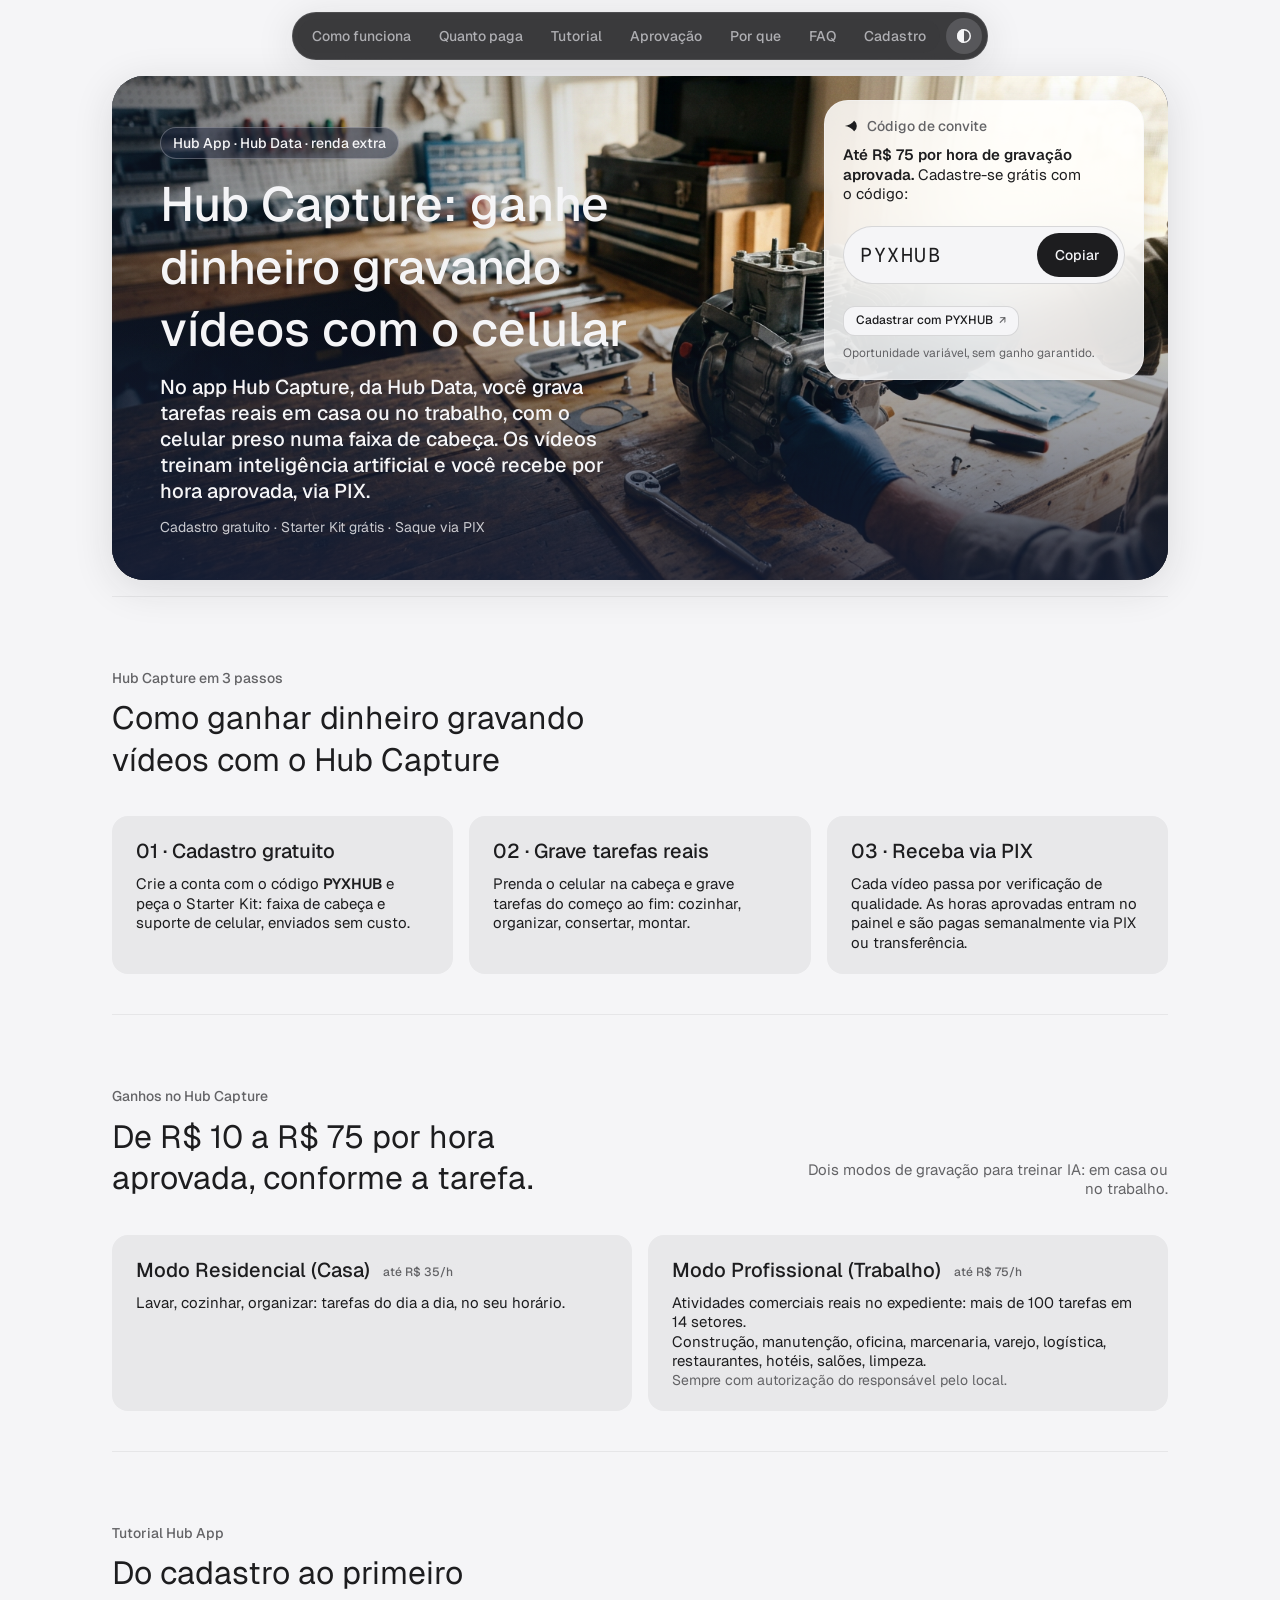
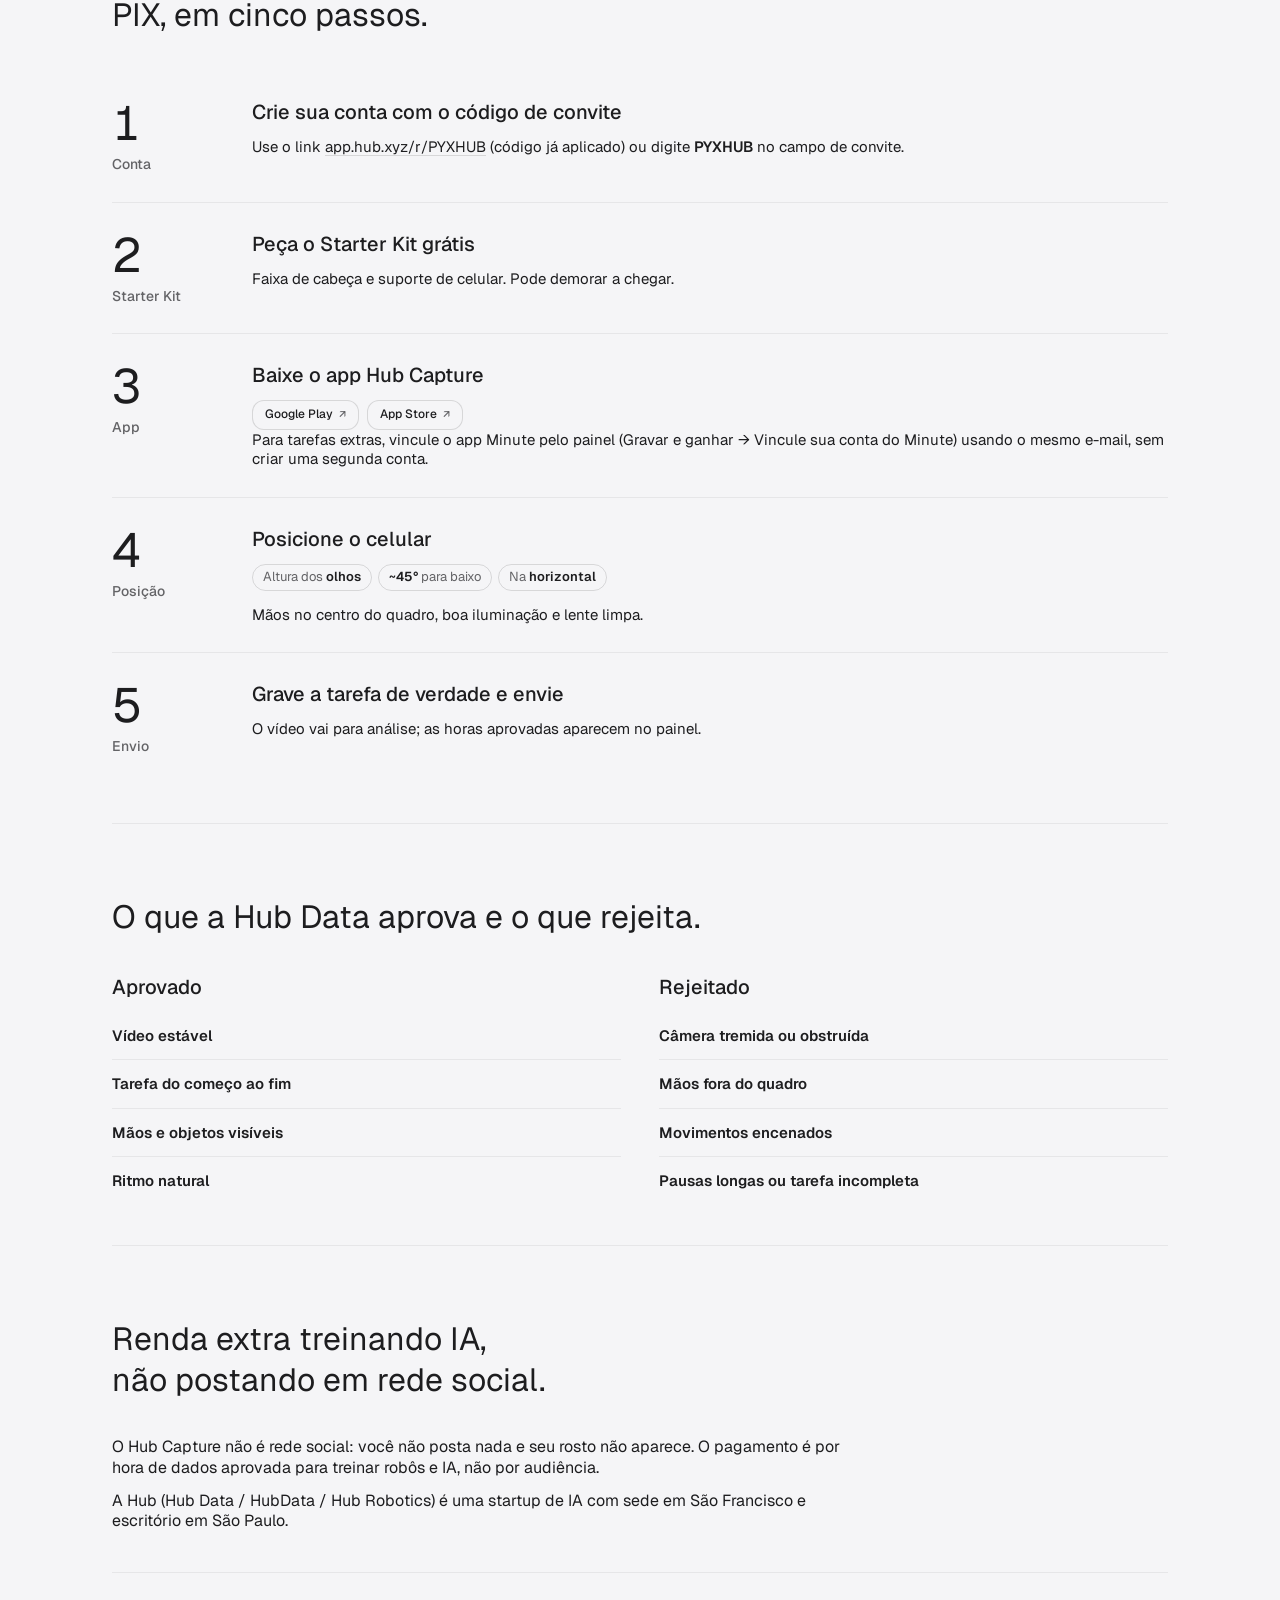
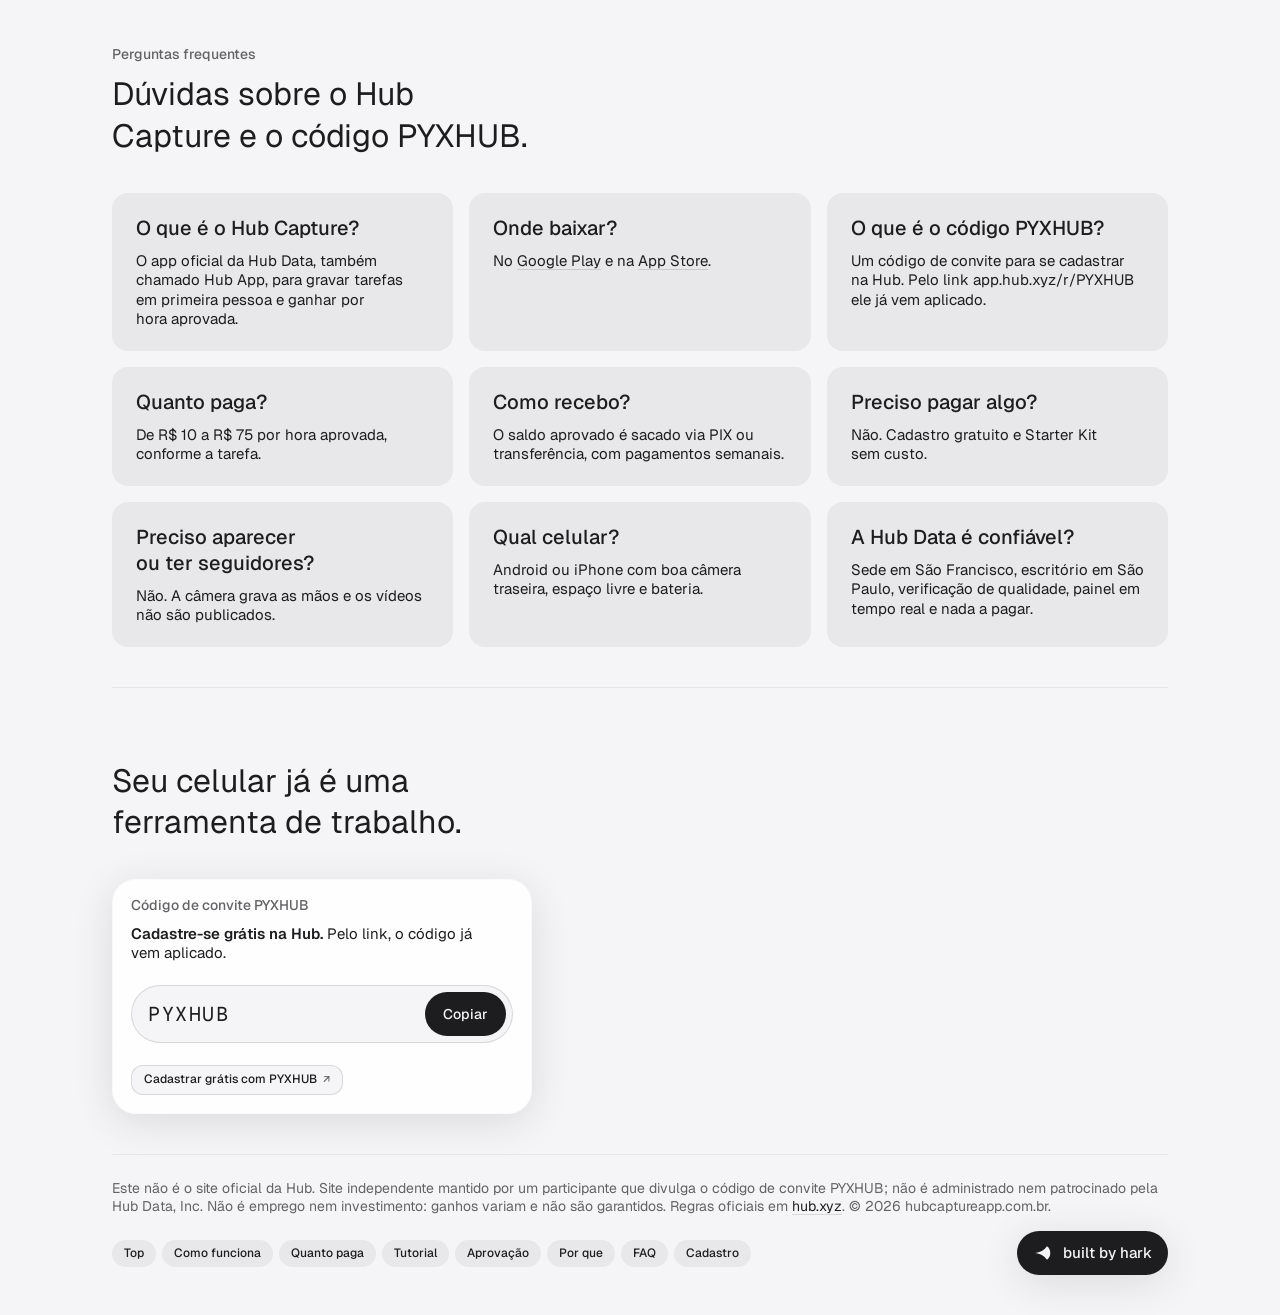
==== index.html @ 0124e2b7 "Site Hub Capture App Brasil" ====
<!doctype html>
<html lang="pt-BR">
  <head>
    <meta charset="utf-8" />
    <meta name="viewport" content="width=device-width, initial-scale=1" />
    <title>Hub Capture App: ganhe dinheiro gravando vídeos | Código PYXHUB</title>
    <meta name="description" content="Hub Capture é o app da Hub Data que paga de R$ 10 a R$ 75 por hora aprovada para gravar tarefas em casa ou no trabalho com o celular. Cadastre-se grátis com o código PYXHUB e saque via PIX." />
    <link rel="canonical" href="https://hubcaptureapp.com.br/" />
    <meta property="og:type" content="website" />
    <meta property="og:locale" content="pt_BR" />
    <meta property="og:site_name" content="Hub Capture App Brasil" />
    <meta property="og:url" content="https://hubcaptureapp.com.br/" />
    <meta property="og:title" content="Hub Capture App: ganhe dinheiro gravando vídeos | Código PYXHUB" />
    <meta property="og:description" content="Hub Capture é o app da Hub Data que paga de R$ 10 a R$ 75 por hora aprovada para gravar tarefas em casa ou no trabalho com o celular. Cadastre-se grátis com o código PYXHUB e saque via PIX." />
    <meta property="og:image" content="https://hubcaptureapp.com.br/hero-hubcapture.png" />
    <meta name="twitter:card" content="summary_large_image" />
    <link rel="preconnect" href="https://fonts.googleapis.com" />
    <link rel="preconnect" href="https://fonts.gstatic.com" crossorigin />
    <link
      rel="stylesheet"
      href="https://fonts.googleapis.com/css2?family=Geist:wght@400;500;600&family=Geist+Mono:wght@400&display=swap"
    />
    <link rel="stylesheet" href="hark.css" />
    <link rel="stylesheet" href="hark-hero.css" />
    <style>
      .x-code {
        display: flex;
        align-items: center;
        gap: 8px;
        margin: 12px 0;
        padding: 6px 6px 6px 16px;
        border: 1px solid var(--stroke-primary);
        border-radius: var(--r-pill);
        background: var(--fill-primary-on);
      }
      .x-code__val {
        flex: 1;
        font-family: "Geist Mono", monospace;
        font-size: var(--size-heading);
        letter-spacing: 0.08em;
        color: var(--text-primary);
      }
      .x-copy {
        min-height: var(--tap);
        padding: 0 18px;
        border: 0;
        border-radius: var(--r-pill);
        background: var(--fill-primary);
        color: var(--text-primary-on);
        font: var(--type-label);
        cursor: pointer;
        transition: opacity var(--dur-quick) var(--ease-out);
      }
      .x-copy:hover { opacity: 0.85; }
      .x-copy:focus-visible { outline: 2px solid var(--text-primary); outline-offset: 2px; }
      .x-col h3 { font: var(--type-heading); margin: 0 0 12px; color: var(--text-primary); }
    </style>
    <script type="application/ld+json">
      {
        "@context": "https://schema.org",
        "@type": "FAQPage",
        "mainEntity": [
          {"@type": "Question", "name": "O que é o Hub Capture?", "acceptedAnswer": {"@type": "Answer", "text": "É o app oficial da Hub Data, também chamado Hub App, para gravar tarefas em primeira pessoa e ganhar por hora aprovada."}},
          {"@type": "Question", "name": "Onde baixar o Hub Capture?", "acceptedAnswer": {"@type": "Answer", "text": "No Google Play (Android) e na App Store (iPhone)."}},
          {"@type": "Question", "name": "O que é o código PYXHUB?", "acceptedAnswer": {"@type": "Answer", "text": "É um código de convite para se cadastrar na Hub. Pelo link app.hub.xyz/r/PYXHUB ele já vem aplicado."}},
          {"@type": "Question", "name": "Quanto o Hub Capture paga?", "acceptedAnswer": {"@type": "Answer", "text": "De R$ 10 a R$ 75 por hora aprovada, conforme a tarefa."}},
          {"@type": "Question", "name": "Como recebo?", "acceptedAnswer": {"@type": "Answer", "text": "O saldo aprovado é sacado via PIX ou transferência, com pagamentos semanais."}},
          {"@type": "Question", "name": "Preciso pagar algo?", "acceptedAnswer": {"@type": "Answer", "text": "Não. O cadastro é gratuito e o Starter Kit é enviado sem custo."}},
          {"@type": "Question", "name": "Preciso aparecer ou ter seguidores?", "acceptedAnswer": {"@type": "Answer", "text": "Não. A câmera grava as mãos e os vídeos não são publicados."}},
          {"@type": "Question", "name": "Qual celular preciso?", "acceptedAnswer": {"@type": "Answer", "text": "Android ou iPhone com boa câmera traseira, espaço livre e bateria."}},
          {"@type": "Question", "name": "A Hub Data é confiável?", "acceptedAnswer": {"@type": "Answer", "text": "A Hub tem sede em São Francisco e escritório em São Paulo, faz verificação de qualidade, mostra o painel em tempo real e não cobra nada."}}
        ]
      }
    </script>
  </head>
  <body>
    <div class="page" id="top">
      <header class="nav glass" data-auto></header>
      <main class="main">
        <section class="hero">
          <img class="hero__img" src="hero-hubcapture.png" alt="Visão em primeira pessoa de mãos consertando um motor numa oficina" />
          <div class="hero__copy">
            <p class="hero__eyebrow">Hub App · Hub Data · renda extra</p>
            <h1>Hub Capture: ganhe dinheiro gravando vídeos com o celular</h1>
            <p class="hero__sub">No app Hub Capture, da Hub Data, você grava tarefas reais em casa ou no trabalho, com o celular preso numa faixa de cabeça. Os vídeos treinam inteligência artificial e você recebe por hora aprovada, via PIX.</p>
            <p class="hero__meta">Cadastro gratuito · Starter Kit grátis · Saque via PIX</p>
          </div>
          <aside class="callout" aria-label="Código de convite">
            <p class="callout__head"><span class="hark-mark" data-size="16"></span> Código de convite</p>
            <p class="callout__lead"><strong>Até R$ 75 por hora de gravação aprovada.</strong> Cadastre-se grátis com o código:</p>
            <div class="x-code">
              <span class="x-code__val" id="code">PYXHUB</span>
              <button class="x-copy" type="button" data-copy="PYXHUB" aria-label="Copiar o código PYXHUB">Copiar</button>
            </div>
            <a class="btn" href="https://app.hub.xyz/r/PYXHUB" target="_blank" rel="noopener">Cadastrar com PYXHUB</a>
            <p class="fineprint">Oportunidade variável, sem ganho garantido.</p>
          </aside>
        </section>

        <section class="section" id="como-funciona" data-nav="Como funciona">
          <div class="head">
            <p class="head__eyebrow">Hub Capture em 3 passos</p>
            <h2>Como ganhar dinheiro gravando vídeos com o Hub Capture</h2>
          </div>
          <div class="cards">
            <div>
              <h3>01 · Cadastro gratuito</h3>
              <p>Crie a conta com o código <strong>PYXHUB</strong> e peça o Starter Kit: faixa de cabeça e suporte de celular, enviados sem custo.</p>
            </div>
            <div>
              <h3>02 · Grave tarefas reais</h3>
              <p>Prenda o celular na cabeça e grave tarefas do começo ao fim: cozinhar, organizar, consertar, montar.</p>
            </div>
            <div>
              <h3>03 · Receba via PIX</h3>
              <p>Cada vídeo passa por verificação de qualidade. As horas aprovadas entram no painel e são pagas semanalmente via PIX ou transferência.</p>
            </div>
          </div>
        </section>

        <section class="section" id="quanto-paga" data-nav="Quanto paga">
          <div class="head">
            <p class="head__eyebrow">Ganhos no Hub Capture</p>
            <h2>De R$ 10 a R$ 75 por hora aprovada, conforme a tarefa.</h2>
            <p class="head__sub">Dois modos de gravação para treinar IA: em casa ou no trabalho.</p>
          </div>
          <div class="cards">
            <div>
              <h3>Modo Residencial (Casa) <span class="pill">até R$ 35/h</span></h3>
              <p>Lavar, cozinhar, organizar: tarefas do dia a dia, no seu horário.</p>
            </div>
            <div>
              <h3>Modo Profissional (Trabalho) <span class="pill">até R$ 75/h</span></h3>
              <p>Atividades comerciais reais no expediente: mais de 100 tarefas em 14 setores.</p>
              <p>Construção, manutenção, oficina, marcenaria, varejo, logística, restaurantes, hotéis, salões, limpeza.</p>
              <p class="fineprint">Sempre com autorização do responsável pelo local.</p>
            </div>
          </div>
        </section>

        <section class="section" id="tutorial" data-nav="Tutorial">
          <div class="head">
            <p class="head__eyebrow">Tutorial Hub App</p>
            <h2>Do cadastro ao primeiro PIX, em cinco passos.</h2>
          </div>
          <div class="steps">
            <article class="step">
              <div class="step__intro"><p class="step__num">1</p><p class="step__eyebrow">Conta</p></div>
              <div>
                <h3>Crie sua conta com o código de convite</h3>
                <p>Use o link <a class="link" href="https://app.hub.xyz/r/PYXHUB" target="_blank" rel="noopener">app.hub.xyz/r/PYXHUB</a> (código já aplicado) ou digite <strong>PYXHUB</strong> no campo de convite.</p>
              </div>
            </article>
            <article class="step">
              <div class="step__intro"><p class="step__num">2</p><p class="step__eyebrow">Starter Kit</p></div>
              <div>
                <h3>Peça o Starter Kit grátis</h3>
                <p>Faixa de cabeça e suporte de celular. Pode demorar a chegar.</p>
              </div>
            </article>
            <article class="step">
              <div class="step__intro"><p class="step__num">3</p><p class="step__eyebrow">App</p></div>
              <div>
                <h3>Baixe o app Hub Capture</h3>
                <div class="links">
                  <a class="btn" href="https://play.google.com/store/apps/details?id=xyz.hub.mobile&amp;hl=pt_BR" target="_blank" rel="noopener">Google Play</a>
                  <a class="btn" href="https://apps.apple.com/br/app/hub-capture/id6772285040" target="_blank" rel="noopener">App Store</a>
                </div>
                <p>Para tarefas extras, vincule o app Minute pelo painel (Gravar e ganhar → Vincule sua conta do Minute) usando o mesmo e-mail, sem criar uma segunda conta.</p>
              </div>
            </article>
            <article class="step">
              <div class="step__intro"><p class="step__num">4</p><p class="step__eyebrow">Posição</p></div>
              <div>
                <h3>Posicione o celular</h3>
                <ul class="step__pills">
                  <li>Altura dos <b>olhos</b></li>
                  <li><b>~45°</b> para baixo</li>
                  <li>Na <b>horizontal</b></li>
                </ul>
                <p>Mãos no centro do quadro, boa iluminação e lente limpa.</p>
              </div>
            </article>
            <article class="step">
              <div class="step__intro"><p class="step__num">5</p><p class="step__eyebrow">Envio</p></div>
              <div>
                <h3>Grave a tarefa de verdade e envie</h3>
                <p>O vídeo vai para análise; as horas aprovadas aparecem no painel.</p>
              </div>
            </article>
          </div>
        </section>

        <section class="section" id="aprovacao" data-nav="Aprovação">
          <div class="head">
            <h2>O que a Hub Data aprova e o que rejeita.</h2>
          </div>
          <div class="pair">
            <div class="x-col">
              <h3>Aprovado</h3>
              <ul class="checklist">
                <li><span class="checklist__item">Vídeo estável</span></li>
                <li><span class="checklist__item">Tarefa do começo ao fim</span></li>
                <li><span class="checklist__item">Mãos e objetos visíveis</span></li>
                <li><span class="checklist__item">Ritmo natural</span></li>
              </ul>
            </div>
            <div class="x-col">
              <h3>Rejeitado</h3>
              <ul class="checklist">
                <li><span class="checklist__item">Câmera tremida ou obstruída</span></li>
                <li><span class="checklist__item">Mãos fora do quadro</span></li>
                <li><span class="checklist__item">Movimentos encenados</span></li>
                <li><span class="checklist__item">Pausas longas ou tarefa incompleta</span></li>
              </ul>
            </div>
          </div>
        </section>

        <section class="section" id="diferente" data-nav="Por que">
          <div class="head">
            <h2>Renda extra treinando IA, não postando em rede social.</h2>
          </div>
          <div class="prose">
            <p>O Hub Capture não é rede social: você não posta nada e seu rosto não aparece. O pagamento é por hora de dados aprovada para treinar robôs e IA, não por audiência.</p>
            <p>A Hub (Hub Data / HubData / Hub Robotics) é uma startup de IA com sede em São Francisco e escritório em São Paulo.</p>
          </div>
        </section>

        <section class="section" id="faq" data-nav="FAQ">
          <div class="head">
            <p class="head__eyebrow">Perguntas frequentes</p>
            <h2>Dúvidas sobre o Hub Capture e o código PYXHUB.</h2>
          </div>
          <div class="cards">
            <div><h3>O que é o Hub Capture?</h3><p>O app oficial da Hub Data, também chamado Hub App, para gravar tarefas em primeira pessoa e ganhar por hora aprovada.</p></div>
            <div><h3>Onde baixar?</h3><p>No <a class="link" href="https://play.google.com/store/apps/details?id=xyz.hub.mobile&amp;hl=pt_BR" target="_blank" rel="noopener">Google Play</a> e na <a class="link" href="https://apps.apple.com/br/app/hub-capture/id6772285040" target="_blank" rel="noopener">App Store</a>.</p></div>
            <div><h3>O que é o código PYXHUB?</h3><p>Um código de convite para se cadastrar na Hub. Pelo link app.hub.xyz/r/PYXHUB ele já vem aplicado.</p></div>
            <div><h3>Quanto paga?</h3><p>De R$ 10 a R$ 75 por hora aprovada, conforme a tarefa.</p></div>
            <div><h3>Como recebo?</h3><p>O saldo aprovado é sacado via PIX ou transferência, com pagamentos semanais.</p></div>
            <div><h3>Preciso pagar algo?</h3><p>Não. Cadastro gratuito e Starter Kit sem custo.</p></div>
            <div><h3>Preciso aparecer ou ter seguidores?</h3><p>Não. A câmera grava as mãos e os vídeos não são publicados.</p></div>
            <div><h3>Qual celular?</h3><p>Android ou iPhone com boa câmera traseira, espaço livre e bateria.</p></div>
            <div><h3>A Hub Data é confiável?</h3><p>Sede em São Francisco, escritório em São Paulo, verificação de qualidade, painel em tempo real e nada a pagar.</p></div>
          </div>
        </section>

        <section class="section" id="cadastro" data-nav="Cadastro">
          <div class="head">
            <h2>Seu celular já é uma ferramenta de trabalho.</h2>
          </div>
          <aside class="callout" aria-label="Cadastro">
            <p class="callout__head">Código de convite PYXHUB</p>
            <p class="callout__lead"><strong>Cadastre-se grátis na Hub.</strong> Pelo link, o código já vem aplicado.</p>
            <div class="x-code">
              <span class="x-code__val">PYXHUB</span>
              <button class="x-copy" type="button" data-copy="PYXHUB" aria-label="Copiar o código PYXHUB">Copiar</button>
            </div>
            <a class="btn" href="https://app.hub.xyz/r/PYXHUB" target="_blank" rel="noopener">Cadastrar grátis com PYXHUB</a>
          </aside>
        </section>
      </main>
      <footer class="foot">
        <p>Este não é o site oficial da Hub. Site independente mantido por um participante que divulga o código de convite PYXHUB; não é administrado nem patrocinado pela Hub Data, Inc. Não é emprego nem investimento: ganhos variam e não são garantidos. Regras oficiais em <a class="link" href="https://hub.xyz" target="_blank" rel="noopener">hub.xyz</a>. © 2026 hubcaptureapp.com.br.</p>
        <nav aria-label="Voltar às seções" data-auto></nav>
        <a class="badge" href="https://hark.com/" target="_blank" rel="noopener"><span class="hark-mark"></span><span>built by hark</span></a>
      </footer>
    </div>
    <script src="hark.js"></script>
    <script>
      document.querySelectorAll(".x-copy").forEach(function (b) {
        b.addEventListener("click", function () {
          var code = b.getAttribute("data-copy");
          function done() {
            b.textContent = "Copiado!";
            setTimeout(function () { b.textContent = "Copiar"; }, 2000);
          }
          if (navigator.clipboard && navigator.clipboard.writeText) {
            navigator.clipboard.writeText(code).then(done, fallback);
          } else {
            fallback();
          }
          function fallback() {
            var t = document.createElement("textarea");
            t.value = code;
            t.setAttribute("readonly", "");
            t.style.position = "absolute";
            t.style.left = "-9999px";
            document.body.appendChild(t);
            t.select();
            try { document.execCommand("copy"); done(); } catch (e) {}
            document.body.removeChild(t);
          }
        });
      });
    </script>
  </body>
</html>
---- hark.css ----
/* Hark's design tokens and component styles. Each component's rules follow its @component comment. style-gates: data */

/* @component foundations */
/* Every component switches layout at one of three widths: 600px, below which a page takes a phone's
   spacing; 761px, from which two-up components (stats, checklists, pairs) sit side by side; and 900px,
   from which heads, steps, timelines, cards and the hero's callout take their desktop layout. Media
   queries cannot read custom properties, so each query writes one side of those widths, and
   TestKitStylesheetsShareThreeBreakpoints holds every kit file to them. */
:root {
  color-scheme: light dark;

  --text-primary: light-dark(#1d1d1f, #f5f5f7);         /* body text */
  --text-secondary: light-dark(#636366, #a1a1a6);       /* supporting grey text */
  --text-tertiary: light-dark(#1d1d1f4d, #f5f5f74d);    /* hollow dots, faint marks; never body text */
  --text-primary-on: light-dark(#f5f5f7, #1d1d1f);      /* text on --fill-primary */
  --text-secondary-on: light-dark(#aeaeb2, #5c5c60);    /* grey text on --fill-primary */
  --fill-primary: light-dark(#1d1d1f, #f5f5f7);         /* the strong fill: solid chips, the nav, the badge */
  --fill-primary-on: light-dark(#f5f5f7, #1d1d1f);      /* the page background */
  --fill-secondary: light-dark(#1d1d1f80, #f5f5f780);
  --fill-tertiary: light-dark(#e8e8ea, #2a2a2d);        /* the grey card, panel and row tint */
  --fill-segment: light-dark(#3a3a3c, #e2e2e4);         /* the nav's tab track */
  --fill-system-green: #00a665;                         /* status: done, ready */
  --fill-system-orange: #ff4d00;                        /* status: now, current */
  --fill-system-red: light-dark(#da2f35, #f1555b);      /* status: blocked, error */
  --transparent-primary: light-dark(#1d1d1f4d, #f5f5f74d);
  --stroke-primary: light-dark(#1d1d1f24, #f5f5f724);   /* strong hairline */
  --stroke-secondary: light-dark(#1d1d1f12, #f5f5f712); /* faint hairline between rows */
  --stroke-primary-on: light-dark(#f5f5f71a, #1d1d1f1a);
  --stroke-composer: light-dark(#f5f5f780, #1d1d1f80);  /* the callout's glass edge */
  --stroke-system-orange: #ff4d0026;
  --hover-wash: light-dark(#1d1d1f0d, #f5f5f70d);
  --hover-wash-primary-on: light-dark(#f9f9fa26, #1d1d1f14);

  /* The hero is light text over a dark photo in both themes. */
  --hero-surface: #161f39;
  --hero-text: #f5f5f7;
  --hero-text-muted: #f5f5f7cc;
  --hero-scrim-strong: rgb(22 31 57 / 0.78);
  --hero-scrim-soft: rgb(22 31 57 / 0.3);
  --hero-scrim-side: rgb(22 31 57 / 0.45);
  --hero-glass: rgb(22 31 57 / 0.42);
  --hero-glass-faint: rgb(22 31 57 / 0.35);
  --hero-glass-stroke: rgb(245 245 247 / 0.28);

  --mat-regular: light-dark(rgb(255 255 255 / 0.56), rgb(29 29 31 / 0.55));
  --mat-thin: light-dark(rgb(255 255 255 / 0.22), rgb(29 29 31 / 0.4));
  --mat-agent: light-dark(rgb(255 255 255 / 0.84), rgb(29 29 31 / 0.66));
  --mat-inverse: color-mix(in srgb, var(--fill-primary) 86%, transparent);  /* the nav: dark on light, light on dark */
  --hark-blur: blur(50px) saturate(1.6);
  --hark-shadow: 0 8px 40px #1d1d1f1f;

  --sans: "GT Standard", "GT Standard L", "Geist", -apple-system, BlinkMacSystemFont, "Helvetica Neue", sans-serif;
  --lh: 1.3;                                            /* every text style is 130% */
  --weight-light: 300;
  --weight-regular: 400;
  --weight-medium: 500;
  --weight-bold: 600;
  --size-caption: 12px;                                 /* the smallest text allowed */
  --size-meta: 13px;
  --size-small: 14px;
  --size-body: 15px;
  --size-prose: 16px;
  --size-heading: 20px;
  --size-figure: clamp(24px, 3vw, 32px);
  --size-title: clamp(26px, 3vw, 32px);
  --size-display: clamp(34px, 5vw, 48px);
  --size-lede: clamp(16px, 1.7vw, 20px);

  --type-caption: var(--weight-regular) var(--size-caption)/var(--lh) var(--sans);
  --type-tag: var(--weight-medium) var(--size-caption)/var(--lh) var(--sans);
  --type-small: var(--weight-regular) var(--size-small)/var(--lh) var(--sans);
  --type-label: var(--weight-medium) var(--size-small)/var(--lh) var(--sans);
  --type-body: var(--weight-regular) var(--size-body)/var(--lh) var(--sans);
  --type-body-strong: var(--weight-medium) var(--size-body)/var(--lh) var(--sans);
  --type-heading: var(--weight-medium) var(--size-heading)/var(--lh) var(--sans);
  --type-lede: var(--weight-medium) var(--size-lede)/var(--lh) var(--sans);
  --type-figure: var(--weight-regular) var(--size-figure)/var(--lh) var(--sans);
  --type-title: var(--weight-regular) var(--size-title)/var(--lh) var(--sans);
  --type-display: var(--weight-medium) var(--size-display)/var(--lh) var(--sans);
  --type-numeral: var(--weight-regular) 48px/1 var(--sans);

  --r-s: 12px;
  --r-m: 16px;
  --r-l: 24px;
  --r-xl: 32px;
  --r-pill: 100px;

  --ease-out: cubic-bezier(0.23, 1, 0.32, 1);
  --dur-quick: 160ms;

  --page-max: 1120px;
  --gutter: clamp(16px, 3vw, 32px);                     /* the page's side padding */
  --tap: 44px;                                          /* the smallest touch target */
}
:root[data-theme="light"] { color-scheme: light; }
:root[data-theme="dark"] { color-scheme: dark; }

* { box-sizing: border-box; }
/* The page keeps its own bounce but never hands a fling on: a page is framed in Hark's /site
   page, and a fling past its top would otherwise carry on into that page and drag the frame down. */
html, body { overscroll-behavior-y: contain; }
html { -webkit-text-size-adjust: 100%; scroll-behavior: smooth; }
@media (prefers-reduced-motion: reduce) { html { scroll-behavior: auto; } }

/* The page background lives on body and html stays transparent, so the browser paints the whole
   canvas, and the band a bounce reveals, in body's color, including a page's own override of it. */
body {
  margin: 0;
  background: var(--fill-primary-on);
  color: var(--text-primary);
  font: var(--type-body);
  -webkit-font-smoothing: antialiased;
  overflow-x: hidden;
}

img { max-width: 100%; display: block; }
figure { margin-inline: 0; }
a { color: inherit; }
b, strong { font-weight: var(--weight-bold); }
p { margin: 0; text-wrap: pretty; }
h1, h2, h3 { margin: 0; text-wrap: balance; }
small { font-size: max(var(--size-caption), 0.85em); }
.sub { color: var(--text-secondary); }

:focus-visible { outline: 2px solid var(--fill-primary); outline-offset: 3px; border-radius: 6px; }

/* @component page */
.page {
  max-width: var(--page-max);
  margin: 0 auto;
  padding-inline: var(--gutter);
  padding-block: 12px 40px;
  display: grid;
  grid-template-columns: minmax(0, 1fr);
  gap: 16px;
}
.main { display: grid; grid-template-columns: minmax(0, 1fr); gap: 16px; min-width: 0; }

.glass {
  background: var(--mat-inverse);
  -webkit-backdrop-filter: var(--hark-blur);
  backdrop-filter: var(--hark-blur);
  border: 1px solid var(--stroke-primary-on);
}
.nav {
  position: sticky;
  top: calc(env(safe-area-inset-top, 0px) + 12px);
  z-index: 20;
  justify-self: center;
  max-width: 100%;
  display: flex;
  align-items: center;
  gap: 6px;
  padding: 5px;
  border-radius: var(--r-pill);
  box-shadow: var(--hark-shadow);
}
.nav :focus-visible { outline-color: var(--fill-primary-on); }
.seg {
  display: flex;
  min-width: 0;
  overflow-x: auto;
  scrollbar-width: none;
  border-radius: var(--r-pill);
  background: var(--fill-segment);
}
.seg::-webkit-scrollbar { display: none; }
.seg a {
  flex: none;
  padding: 8px 14px;
  border-radius: var(--r-pill);
  font: var(--type-label);
  color: var(--text-secondary-on);
  text-decoration: none;
  white-space: nowrap;
}
.seg a:hover { color: var(--text-primary-on); }
/* The active tab carries its own fill so its text is measured against it. */
.seg a[aria-current="true"] { background: var(--fill-primary-on); color: var(--text-primary); }
.theme-btn {
  flex: none;
  width: 36px; height: 36px;
  display: grid;
  place-items: center;
  border: 0;
  border-radius: 50%;
  background: var(--hover-wash-primary-on);
  color: var(--text-primary-on);
  cursor: pointer;
}
.theme-btn:hover { box-shadow: inset 0 0 0 100px var(--hover-wash-primary-on); }
.theme-btn::before { content: ""; width: 14px; height: 14px; border-radius: 50%; box-shadow: inset 0 0 0 1.5px currentColor; background: linear-gradient(to right, light-dark(currentColor, transparent) 50%, light-dark(transparent, currentColor) 50%); }
@media (max-width: 599px) {
  .seg a { display: flex; align-items: center; min-height: var(--tap); }
  .theme-btn { width: var(--tap); height: var(--tap); }
}

/* @component footer */
.foot {
  display: flex;
  flex-wrap: wrap;
  align-items: center;
  justify-content: space-between;
  gap: 16px 24px;
  padding-top: 24px;
  border-top: 1px solid var(--stroke-secondary);
  font-size: var(--size-small);
  color: var(--text-secondary);
}
.foot strong { color: var(--text-primary); }
.foot nav { display: flex; flex-wrap: wrap; gap: 6px; }
.foot nav a {
  padding: 6px 12px;
  border-radius: var(--r-pill);
  background: var(--fill-tertiary);
  color: var(--text-primary);
  font: var(--type-tag);
  text-decoration: none;
}
.foot nav a:hover { box-shadow: inset 0 0 0 100px var(--hover-wash); }
.badge {
  display: inline-flex;
  align-items: center;
  gap: 10px;
  padding: 12px 16px;
  border-radius: var(--r-xl);
  background: var(--fill-primary);
  color: var(--text-primary-on);
  box-shadow: var(--hark-shadow);
  font: var(--weight-medium) var(--size-body)/1.1 var(--sans);
  text-decoration: none;
}
.badge:hover { box-shadow: var(--hark-shadow), inset 0 0 0 100px var(--hover-wash-primary-on); }
.hark-mark { display: inline-grid; place-items: center; }
.hark-mark svg { display: block; }
@media (max-width: 599px) {
  .foot nav a { display: inline-flex; align-items: center; min-height: var(--tap); min-width: var(--tap); }
  .badge { min-height: var(--tap); }
}

/* @component chip */
.chip {
  display: inline-flex;
  align-items: center;
  gap: 6px;
  padding: 4px 10px 4px 8px;
  border-radius: var(--r-pill);
  font: var(--type-tag);
  max-width: 100%;
  background: var(--fill-tertiary);
  color: var(--text-secondary);
  vertical-align: middle;
}
.chip::before {
  content: "";
  width: 7px; height: 7px;
  border-radius: 50%;
  flex: none;
  box-shadow: inset 0 0 0 1.5px var(--text-tertiary);
}
.chip--solid { background: var(--fill-primary); color: var(--text-primary-on); }
.chip--solid::before { background: var(--fill-system-green); box-shadow: none; }
td .chip { white-space: nowrap; }
/* @component dot */
.dot {
  display: inline-flex;
  align-items: center;
  gap: 6px;
  margin-top: 4px;
  font: var(--type-tag);
  color: var(--text-primary);
}
.dot::before { content: ""; width: 7px; height: 7px; border-radius: 50%; background: var(--fill-system-green); }
tbody th .dot { display: flex; width: fit-content; }
/* @component pill */
.pill {
  display: inline-block;
  padding: 1px 8px;
  border-radius: var(--r-pill);
  background: var(--fill-tertiary);
  color: var(--text-secondary);
  font: var(--type-tag);
  white-space: normal;
  vertical-align: 1px;
}
/* @component button, link and links */
.btn {
  display: inline-flex;
  align-items: center;
  gap: 6px;
  min-height: 30px;
  padding: 5px 12px;
  border-radius: var(--r-s);
  background: var(--fill-primary-on);
  color: var(--text-primary);
  border: 1px solid var(--stroke-primary);
  font: var(--type-tag);
  text-decoration: none;
  max-width: 100%;
  transition: box-shadow var(--dur-quick) ease;
}
.btn:hover { box-shadow: inset 0 0 0 100px var(--hover-wash); }
.btn[target="_blank"]::after { content: "\2197"; font-size: 11px; color: var(--text-secondary); }
.link {
  color: var(--text-primary);
  text-decoration: underline;
  text-decoration-color: var(--stroke-primary);
  text-underline-offset: 3px;
  max-width: 100%;
  overflow-wrap: anywhere;
}
.link:hover { text-decoration-color: currentColor; }
.links { display: flex; flex-wrap: wrap; gap: 8px; }
@media (pointer: coarse), (max-width: 599px) { .btn { min-height: var(--tap); padding-inline: 14px; } }

/* A button that asks Hark is the page's primary capsule. Once it sends, Hark
   writes a check and "Sent to Hark" into it, and it turns secondary. A press
   that does not send shows a short notice in place of its words for a moment. */
.btn[data-hark-action] {
  justify-content: center;
  gap: 8px;
  min-height: 48px;
  padding: 0 20px;
  border: 0;
  border-radius: var(--r-pill);
  background: var(--fill-primary);
  color: var(--text-primary-on);
  font: var(--type-body-strong);
  text-align: center;
  white-space: nowrap;
  cursor: pointer;
  transition: box-shadow var(--dur-quick) ease, transform var(--dur-quick) ease;
}
.btn[data-hark-action]:hover { box-shadow: inset 0 0 0 100px var(--hover-wash-primary-on); }
.btn[data-hark-action]:active { transform: scale(0.97); }
.btn[data-hark-action] svg { flex: none; }
.btn[data-hark-action][data-hark-state="sent"] { background: var(--fill-tertiary); color: var(--text-primary); box-shadow: none; }

[data-hark-action][data-hark-state="sending"] { opacity: 0.6; pointer-events: none; }
[data-hark-action][data-hark-state="sent"] { pointer-events: none; cursor: default; }
@media (max-width: 599px) {
  .link { display: inline-flex; align-items: center; min-width: var(--tap); min-height: var(--tap); margin: -13px 0; vertical-align: middle; }
}
/* @component text and fineprint */
.prose { display: grid; gap: 12px; max-width: 68ch; font-size: var(--size-prose); }
.fineprint { font-size: var(--size-small); color: var(--text-secondary); max-width: 70ch; }
/* @component hero */
.hero {
  position: relative;
  min-height: clamp(320px, 46vh, 480px);
  border-radius: var(--r-xl);
  overflow: hidden;
  display: flex;
  align-items: flex-end;
  color: var(--hero-text);
  isolation: isolate;
  box-shadow: var(--hark-shadow);
  background: var(--hero-surface);
}
/* Without a photo the hero is as tall as its copy, so the callout sits beside the copy instead of over it. */
.hero:not(:has(.hero__img)) { min-height: 0; background: var(--hero-surface) center / cover no-repeat; }
.hero:not(:has(.hero__img))::after { background: linear-gradient(to right, var(--hero-scrim-side) 0%, transparent 60%); }
@media (min-width: 900px) {
  .hero:not(:has(.hero__img)) > .callout { position: static; flex: none; align-self: flex-start; margin: clamp(16px, 2.4vw, 24px) clamp(16px, 2.4vw, 24px) clamp(16px, 2.4vw, 24px) auto; }
}
.hero__img {
  position: absolute;
  inset: 0;
  width: 100%;
  height: 100%;
  object-fit: cover;
  object-position: 40% 60%;
  z-index: -2;
}
.hero::after {
  content: "";
  position: absolute;
  inset: 0;
  z-index: -1;
  background:
    linear-gradient(to top, var(--hero-scrim-strong) 0%, var(--hero-scrim-soft) 42%, transparent 66%),
    linear-gradient(to right, var(--hero-scrim-side) 0%, transparent 60%);
}
.hero__copy {
  display: grid;
  gap: 14px;
  max-width: 40rem;
  padding: clamp(24px, 4vw, 48px);
  padding-bottom: clamp(28px, 3.4vw, 44px);
}
.hero__eyebrow {
  justify-self: start;
  padding: 6px 12px;
  border-radius: var(--r-pill);
  background: var(--hero-glass);
  border: 1px solid var(--hero-glass-stroke);
  -webkit-backdrop-filter: var(--hark-blur);
  backdrop-filter: var(--hark-blur);
  font: var(--type-label);
}
.hero h1 { font: var(--type-display); letter-spacing: 0; }
.hero h1 em { font-style: normal; }
.hero__sub { font: var(--type-lede); max-width: 34ch; }
.hero__meta { font-size: var(--size-small); color: var(--hero-text-muted); }
.hero__credit {
  position: absolute;
  right: clamp(20px, 3vw, 32px);
  bottom: 16px;
  padding: 4px 10px;
  border-radius: var(--r-pill);
  background: var(--hero-glass-faint);
  -webkit-backdrop-filter: var(--hark-blur);
  backdrop-filter: var(--hark-blur);
  font: var(--type-caption);
  color: var(--hero-text-muted);
}
/* A callout overlays the photo's top corner, so the hero keeps room for it above the copy. */
@media (min-width: 900px) { .hero:has(> .callout) { min-height: clamp(420px, 56vh, 560px); } }
.hero > .callout {
  position: absolute;
  top: clamp(16px, 2.4vw, 24px);
  right: clamp(16px, 2.4vw, 24px);
  width: min(320px, calc(100% - 32px));
}
@media (max-width: 899px) {
  .hero { flex-direction: column; justify-content: flex-end; align-items: stretch; min-height: 0; }
  .hero__img { object-position: 22% 50%; }
  .hero__copy { padding-top: 140px; padding-bottom: 28px; }
  .hero:not(:has(.hero__img)) .hero__copy { padding-top: clamp(24px, 4vw, 48px); }
  .hero__credit { top: 16px; right: 16px; bottom: auto; }
  .hero > .callout { position: static; width: auto; margin: 0 12px 12px; }
}
/* On a phone the title starts higher, so the first screen reaches the stats. */
@media (max-width: 599px) { .hero__copy { padding-top: 88px; padding-bottom: 20px; } }
/* @component callout */
.callout {
  max-width: 420px;
  display: grid;
  gap: 10px;
  padding: 16px 18px 18px;
  border-radius: var(--r-l);
  background: var(--mat-agent);
  -webkit-backdrop-filter: var(--hark-blur);
  backdrop-filter: var(--hark-blur);
  border: 1px solid var(--stroke-composer);
  box-shadow: var(--hark-shadow);
  color: var(--text-primary);
  font-size: var(--size-small);
}
.callout__head { display: flex; align-items: center; gap: 8px; color: var(--text-secondary); font-weight: var(--weight-medium); }
.callout__head svg { color: var(--text-primary); }
.callout__lead { font-size: var(--size-body); }
.callout .fineprint { font-size: var(--size-caption); }
.callout .btn { justify-self: start; }
/* @component stats */
.stats { display: grid; grid-auto-flow: column; grid-auto-columns: minmax(0, 1fr); padding-top: 8px; }
.stat {
  display: grid;
  grid-template-rows: 1fr auto;
  gap: 4px;
  padding: 12px 24px;
  border-left: 1px solid var(--stroke-secondary);
}
.stat:first-child { border-left: 0; padding-left: 0; }
.stat__fig { font: var(--type-figure); font-variant-numeric: tabular-nums; }
.stat__label { font-size: var(--size-small); color: var(--text-secondary); }
@media (max-width: 760px) {
  .stats { grid-auto-flow: row; grid-template-columns: auto minmax(0, 1fr); column-gap: 12px; padding-top: 0; }
  .stat { grid-column: 1 / -1; grid-template-columns: subgrid; align-items: baseline; gap: 12px; padding: 14px 0; border-left: 0; border-top: 1px solid var(--stroke-secondary); }
  .stat:first-child { border-top: 0; }
}
/* On a phone the stats sit two to a row, figure over label. */
@media (max-width: 599px) {
  .stats { grid-template-columns: repeat(2, minmax(0, 1fr)); column-gap: 0; }
  .stat { grid-column: auto; grid-template-columns: none; gap: 2px; padding: 12px 0; }
  .stat:nth-child(2) { border-top: 0; }
  .stat:nth-child(even) { padding-left: 16px; border-left: 1px solid var(--stroke-secondary); }
  .stat__fig { font-size: 26px; line-height: 1.15; }
  .stat__label { font-size: var(--size-caption); }
}
/* @component section */
.section {
  padding-block: clamp(40px, 6vw, 72px) clamp(16px, 2vw, 24px);
  border-top: 1px solid var(--stroke-secondary);
  scroll-margin-top: calc(env(safe-area-inset-top, 0px) + 72px); /* Clears the sticky .nav: its top offset plus its tallest height, 56px. */
  min-width: 0;
}
.section > * + * { margin-top: clamp(20px, 2.4vw, 28px); }
.section > .head + * { margin-top: 0; }
.head {
  display: grid;
  grid-template-columns: minmax(0, 1.65fr) minmax(0, 1fr);
  gap: 10px 40px;
  align-items: end;
  margin-bottom: clamp(24px, 3vw, 36px);
}
.head__eyebrow { grid-column: 1 / -1; font: var(--type-label); color: var(--text-secondary); }
.head h2 { font: var(--type-title); }
.head__sub { justify-self: end; font-size: var(--size-body); color: var(--text-secondary); max-width: 44ch; text-align: right; }
@media (max-width: 899px) { .head { grid-template-columns: 1fr; } .head__sub { justify-self: start; text-align: left; } }
/* @component table */
.table-wrap { margin-inline: -12px; padding-inline: 12px; overflow-x: auto; }
table { width: 100%; border-collapse: collapse; font: var(--type-small); font-variant-numeric: tabular-nums; }
caption { text-align: left; font: var(--type-caption); color: var(--text-secondary); padding: 0 0 10px; }
th, td { text-align: left; vertical-align: top; padding: 12px; border-bottom: 1px solid var(--stroke-secondary); }
th:first-child, td:first-child { padding-left: 0; }
th:last-child, td:last-child { padding-right: 0; }
thead th {
  font: var(--type-tag);
  color: var(--text-secondary);
  border-bottom-color: var(--stroke-primary);
  padding-top: 0;
  padding-bottom: 8px;
  white-space: nowrap;
}
tbody th { font-weight: var(--weight-bold); }
tbody tr:last-child > * { border-bottom: 0; }
.rowhead { white-space: nowrap; }
td small, th small { display: block; font: var(--type-caption); color: var(--text-secondary); margin-top: 2px; }
td.num { font-weight: var(--weight-bold); white-space: nowrap; }
td.num small { white-space: normal; }
.muted { color: var(--text-secondary); }
tr.is-highlight > * { background: var(--fill-tertiary); }
tr.is-highlight > :first-child { box-shadow: -12px 0 var(--fill-tertiary); }
tr.is-highlight > :last-child { box-shadow: 12px 0 var(--fill-tertiary); }
.after-table { margin-top: 20px; padding-inline: 12px; }
@media (max-width: 599px) {
  .table-wrap table, .table-wrap tbody, .table-wrap tr, .table-wrap th, .table-wrap td { display: block; }
  .table-wrap thead { display: none; }
  .table-wrap caption { display: block; text-align: left; }
  /* A row is its name on top, then its cells wrapped three or four to a line, each label over its value. */
  .table-wrap tbody tr { display: flex; flex-wrap: wrap; gap: 8px 20px; padding: 14px 0; border-bottom: 1px solid var(--stroke-secondary); }
  .table-wrap tbody tr.is-highlight { margin-inline: -12px; padding-inline: 12px; background: var(--fill-tertiary); }
  .table-wrap tbody tr.is-highlight > * { background: none; box-shadow: none; }
  .table-wrap tbody tr > * { border-bottom: 0; padding: 0; }
  .table-wrap tbody tr > th { flex: 1 0 100%; }
  .table-wrap tbody td.is-empty { display: none; }
  .table-wrap tbody td[data-label]::before { content: attr(data-label); display: block; color: var(--text-secondary); font-size: var(--size-caption); font-weight: var(--weight-regular); line-height: 1.3; }
  .table-wrap tbody td:has(> .link:only-child) { align-self: end; }
  .table-wrap tbody td:has(> .link:only-child)::before { display: none; }
  .rowhead { white-space: normal; }
}
/* @component compare */
.compare { margin-inline: -12px; overflow-x: auto; scroll-snap-type: x mandatory; }
.compare table { table-layout: fixed; min-width: calc(var(--compare-cols, 3) * 200px); }
.compare th, .compare td { scroll-snap-align: start; padding-inline: 12px; }
.compare thead th { font: var(--type-body-strong); color: var(--text-primary); white-space: normal; padding-top: 0; padding-bottom: 14px; border-bottom-color: var(--stroke-secondary); }
/* On light tiles a white product backdrop blends into the grey. */
.compare__media { position: relative; display: grid; grid-template: minmax(0, 1fr) / minmax(0, 1fr); place-items: center; width: 100%; aspect-ratio: 4 / 3; max-height: 240px; margin: 0 0 12px; padding: 16px; border-radius: var(--r-m); background: var(--fill-tertiary); }
.compare__media img { max-width: 100%; max-height: 100%; mix-blend-mode: multiply; }
/* A photo of a place or a room fills its frame instead of fitting whole. */
.compare .compare__media.compare__media--photo { padding: 0; overflow: hidden; background: var(--fill-tertiary); }
.compare .compare__media.compare__media--photo img { position: absolute; inset: 0; width: 100%; height: 100%; max-width: none; max-height: none; object-fit: cover; mix-blend-mode: normal; }
.compare thead th > .chip { display: flex; width: fit-content; margin-top: 8px; }
.compare:has(.compare__media) thead th:not(:has(.compare__media))::before { content: ""; display: block; width: 100%; aspect-ratio: 4 / 3; max-height: 240px; margin-bottom: 12px; border-radius: var(--r-m); background: var(--fill-tertiary); }
:root[data-theme="dark"] .compare__media img { mix-blend-mode: normal; border-radius: var(--r-s); }
@media (prefers-color-scheme: dark) { :root:not([data-theme="light"]) .compare__media img { mix-blend-mode: normal; border-radius: var(--r-s); } }
/* The header column shrinks to nothing on screen but stays in the table, so screen readers keep each value's row header. */
.js .compare tbody th[scope="row"], .js .compare thead td:first-child { width: 0; padding: 0; border: 0; overflow: hidden; clip-path: inset(50%); white-space: nowrap; }
.js .compare td[data-label]::before { content: attr(data-label); content: attr(data-label) / ""; display: block; margin-bottom: 4px; font: var(--type-caption); color: var(--text-secondary); }
/* On a phone two options show side by side, and the rest are a swipe away. */
@media (max-width: 599px) { .compare table { min-width: calc(var(--compare-cols, 3) * 46vw); } .compare th, .compare td { padding-inline: 8px; } }
/* @component steps */
.step {
  display: grid;
  grid-template-columns: 112px minmax(0, 1fr) minmax(220px, 0.78fr);
  gap: 16px 28px;
  padding: 28px 0;
  border-bottom: 1px solid var(--stroke-secondary);
}
.step > * { min-width: 0; }
.steps > .step:last-child { border-bottom: 0; }
.step p + p { margin-top: 8px; }
.step__num { font: var(--type-numeral); color: var(--text-primary); font-variant-numeric: tabular-nums; }
.step__eyebrow { margin-top: 8px; font: var(--type-label); color: var(--text-secondary); }
.step h3 { font: var(--type-heading); margin-bottom: 12px; }
.step__pills { list-style: none; margin: 0 0 14px; padding: 0; display: flex; flex-wrap: wrap; gap: 6px; }
.step__pills li {
  padding: 4px 10px;
  border-radius: var(--r-pill);
  border: 1px solid var(--stroke-primary);
  font-size: var(--size-meta);
  color: var(--text-secondary);
  max-width: 100%;
}
.step__pills b { color: var(--text-primary); font-weight: var(--weight-bold); }
.step__panel {
  align-self: start;
  margin: 0;
  padding: 16px 18px;
  border-radius: var(--r-m);
  background: var(--fill-tertiary);
  font-size: var(--size-small);
}
.step__panel dt { font-size: var(--size-caption); color: var(--text-secondary); margin-bottom: 2px; }
.step__panel dd { margin: 0 0 12px; }
.step__panel dd:last-child { margin-bottom: 0; }
.step__panel .fineprint { display: block; margin-top: 6px; font-size: var(--size-caption); }
.step__panel .btn { margin-top: 8px; }
.step__figure { grid-column: 2 / span 2; margin: 0; }
.step__figure img { width: 100%; height: clamp(200px, 26vw, 320px); object-fit: cover; border-radius: var(--r-m); }
.step__figure figcaption { font-size: var(--size-caption); color: var(--text-secondary); padding-top: 10px; }
@media (min-width: 900px) {
  .step:not(:has(> .step__panel)) { grid-template-columns: 112px minmax(0, 1fr); }
  .step:not(:has(> .step__panel)) > .step__figure { grid-column: 2; }
}
@media (max-width: 899px) {
  .step { grid-template-columns: minmax(0, 1fr); gap: 14px; }
  .step__figure { grid-column: 1; }
  .step__intro { display: flex; align-items: baseline; gap: 14px; }
  .step__num { font-size: 40px; }
  .step__eyebrow { margin-top: 0; }
}
/* @component checklist */
.checklist { display: grid; grid-template-columns: minmax(0, 1.4fr) auto minmax(0, 1fr); column-gap: 20px; list-style: none; margin: 0; padding: 0; }
.checklist:not(:has(.checklist__note)) { grid-template-columns: minmax(0, 1fr) auto; }
.checklist > li {
  display: grid;
  grid-column: 1 / -1;
  grid-template-columns: subgrid;
  row-gap: 8px;
  align-items: center;
  padding: 14px 0;
  border-bottom: 1px solid var(--stroke-secondary);
}
.checklist > li:last-child { border-bottom: 0; }
.checklist__item { grid-column: 1; font-weight: var(--weight-bold); }
.checklist > li > .chip { grid-column: 2; justify-self: start; }
.checklist:not(:has(.checklist__note)) > li > .chip { justify-self: end; }
.checklist__item small { display: block; font-weight: var(--weight-regular); font-size: var(--size-caption); color: var(--text-secondary); margin-top: 2px; }
.checklist__note { grid-column: 3; font-size: var(--size-small); color: var(--text-secondary); }
.checklist > li.is-done .checklist__item { text-decoration: line-through; text-decoration-color: var(--text-tertiary); }
/* A row's own button sits in a last column, so each booking is pressed where it is listed. */
.checklist:has(> li > .btn) { grid-template-columns: minmax(0, 1.4fr) auto minmax(0, 1fr) auto; }
.checklist:has(> li > .btn):not(:has(.checklist__note)) { grid-template-columns: minmax(0, 1fr) auto auto; }
.checklist > li > .btn { grid-column: -2; justify-self: end; }
.checklist > li > .btn[data-hark-action] { min-height: 36px; padding: 0 16px; font: var(--type-label); white-space: nowrap; }
@media (max-width: 760px) {
  .checklist, .checklist:has(> li > .btn), .checklist:has(> li > .btn):not(:has(.checklist__note)) { grid-template-columns: minmax(0, 1fr) auto; }
  .checklist > li > .chip { justify-self: end; }
  .checklist__note { grid-column: 1 / -1; }
  .checklist > li:has(> .btn) > .checklist__note { grid-column: 1; }
  .checklist > li > .btn { grid-column: 2; justify-self: end; }
}
/* @component breakdown */
.breakdown { max-width: 720px; }
@media (min-width: 900px) { .section > .breakdown, .section > .aside { max-width: calc((100% - 40px) * 1.65 / 2.65); } }
.breakdown dl { margin: 0; }
.breakdown .row {
  display: flex;
  align-items: baseline;
  justify-content: space-between;
  gap: 16px;
  padding: 14px 0;
  border-bottom: 1px solid var(--stroke-secondary);
}
.breakdown dt { font-size: var(--size-body); }
.breakdown dt small { display: block; color: var(--text-secondary); font-size: var(--size-meta); margin-top: 2px; }
.breakdown dd { margin: 0; font-weight: var(--weight-bold); font-size: var(--size-body); white-space: nowrap; font-variant-numeric: tabular-nums; }
.breakdown .row--total {
  margin-top: -1px;
  padding: 18px 0 0;
  border-top: 1px solid var(--stroke-primary);
  border-bottom: 0;
  flex-wrap: wrap;
  align-items: baseline;
}
.breakdown .row--total dt { font: var(--type-body-strong); }
.breakdown .row--total dd { font: var(--type-figure); white-space: normal; }
.breakdown .fineprint { margin-top: 16px; }
/* @component pair */
.pair { display: grid; grid-template-columns: repeat(2, minmax(0, 1fr)); gap: clamp(20px, 3vw, 40px); align-items: start; }
.pair:has(> :is(.callout, .aside):last-child) { grid-template-columns: minmax(0, 1.65fr) minmax(0, 1fr); column-gap: 40px; }
.pair > .callout { max-width: none; }
@media (max-width: 760px) { .pair, .pair:has(> :is(.callout, .aside):last-child) { grid-template-columns: minmax(0, 1fr); } }
/* @component timeline */
.timeline { display: grid; grid-template-columns: 210px minmax(0, 1fr) auto; column-gap: 28px; list-style: none; margin-inline: 0; margin-bottom: 0; padding: 0; }
.timeline > li {
  display: grid;
  grid-column: 1 / -1;
  grid-template-columns: subgrid;
  row-gap: 8px;
  align-items: start;
  padding: 18px 0;
  border-bottom: 1px solid var(--stroke-secondary);
}
.timeline > li:first-child { padding-top: 0; }
.timeline > li:last-child { border-bottom: 0; padding-bottom: 0; }
.timeline__when { display: flex; align-items: baseline; gap: 12px; font-weight: var(--weight-bold); }
.timeline__when::before {
  content: "";
  width: 8px; height: 8px;
  flex: none;
  border-radius: 50%;
  box-shadow: inset 0 0 0 1.5px var(--text-tertiary);
  transform: translateY(-1px);
}
.timeline > li.is-current .timeline__when::before { background: var(--fill-system-orange); box-shadow: 0 0 0 4px var(--stroke-system-orange); }
.timeline > li > p:has(> .chip:only-child) { justify-self: end; }
.timeline__what ul { margin: 0; padding-left: 18px; }
.timeline__what li { margin-bottom: 4px; }
.timeline__what li:last-child { margin-bottom: 0; }
.timeline__what p + p { margin-top: 6px; }
@media (max-width: 899px) {
  .timeline { grid-template-columns: minmax(0, 1fr); }
  .timeline > li > p:has(> .chip:only-child) { justify-self: start; }
  .timeline__what, .timeline > li > p:last-child { padding-left: 20px; }
}
/* @component cards */
.cards { display: grid; grid-template-columns: repeat(auto-fit, minmax(min(100%, 260px), 1fr)); gap: 16px; }
.cards:has(> :nth-child(4):last-child) { grid-template-columns: repeat(2, minmax(0, 1fr)); }
.cards > div { padding: 22px 24px; border-radius: var(--r-m); background: var(--fill-tertiary); }
.cards h3 { font: var(--type-heading); margin-bottom: 10px; }
.cards ul { margin: 0; padding: 0; list-style: none; }
.cards li { padding: 10px 0; border-bottom: 1px solid var(--stroke-secondary); }
.cards li:last-child { border-bottom: 0; padding-bottom: 0; }
.cards .quote { font: var(--type-heading); margin-bottom: 8px; text-wrap: balance; }
@media (max-width: 899px) { .cards { grid-template-columns: 1fr; } }
@media (max-width: 599px) { .cards { gap: 12px; } .cards > div { padding: 18px; } .cards h3 { margin-bottom: 4px; } }
/* @component aside */
.aside {
  max-width: 62ch;
  padding: 20px 22px;
  border: 1.5px dashed var(--stroke-primary);
  border-radius: var(--r-m);
}
.aside h3 { font: var(--type-heading); margin-bottom: 6px; }
/* @component chart */
.chart { margin-bottom: 8px; padding: 20px 20px 12px; border-radius: var(--r-m); background: var(--fill-tertiary); overflow-x: auto; }
.chart__cap { font-size: var(--size-caption); color: var(--text-secondary); margin-bottom: 12px; }
/* @component figure */
.band { margin-inline: 0; margin-bottom: 0; }
.band img { width: 100%; height: clamp(240px, 40vw, 520px); object-fit: cover; border-radius: var(--r-xl); }
.band figcaption { font-size: var(--size-caption); color: var(--text-secondary); padding: 10px 4px 0; }
.is-portrait img { width: auto; max-width: 100%; height: clamp(320px, 48vw, 560px); }
---- hark-hero.css ----
.hero:not(:has(.hero__img)) { background-image: url("[data-uri]"); }
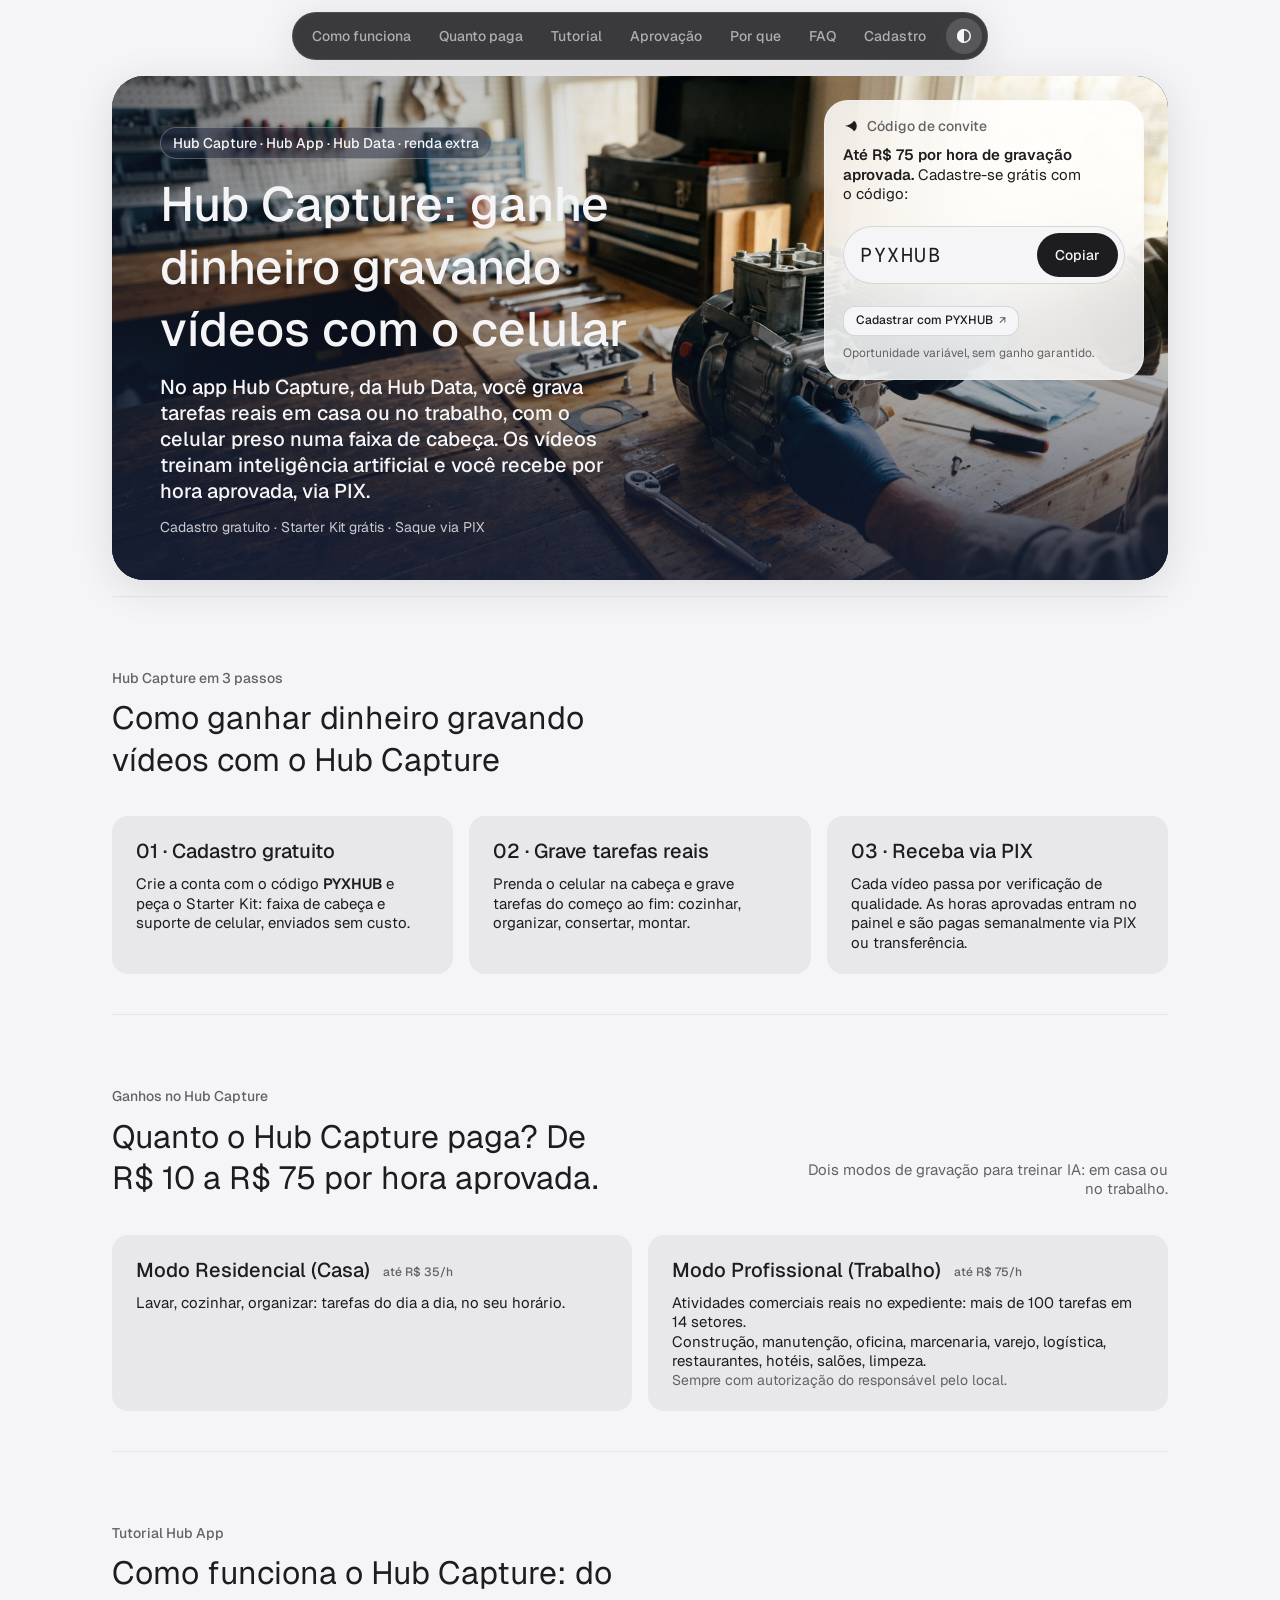
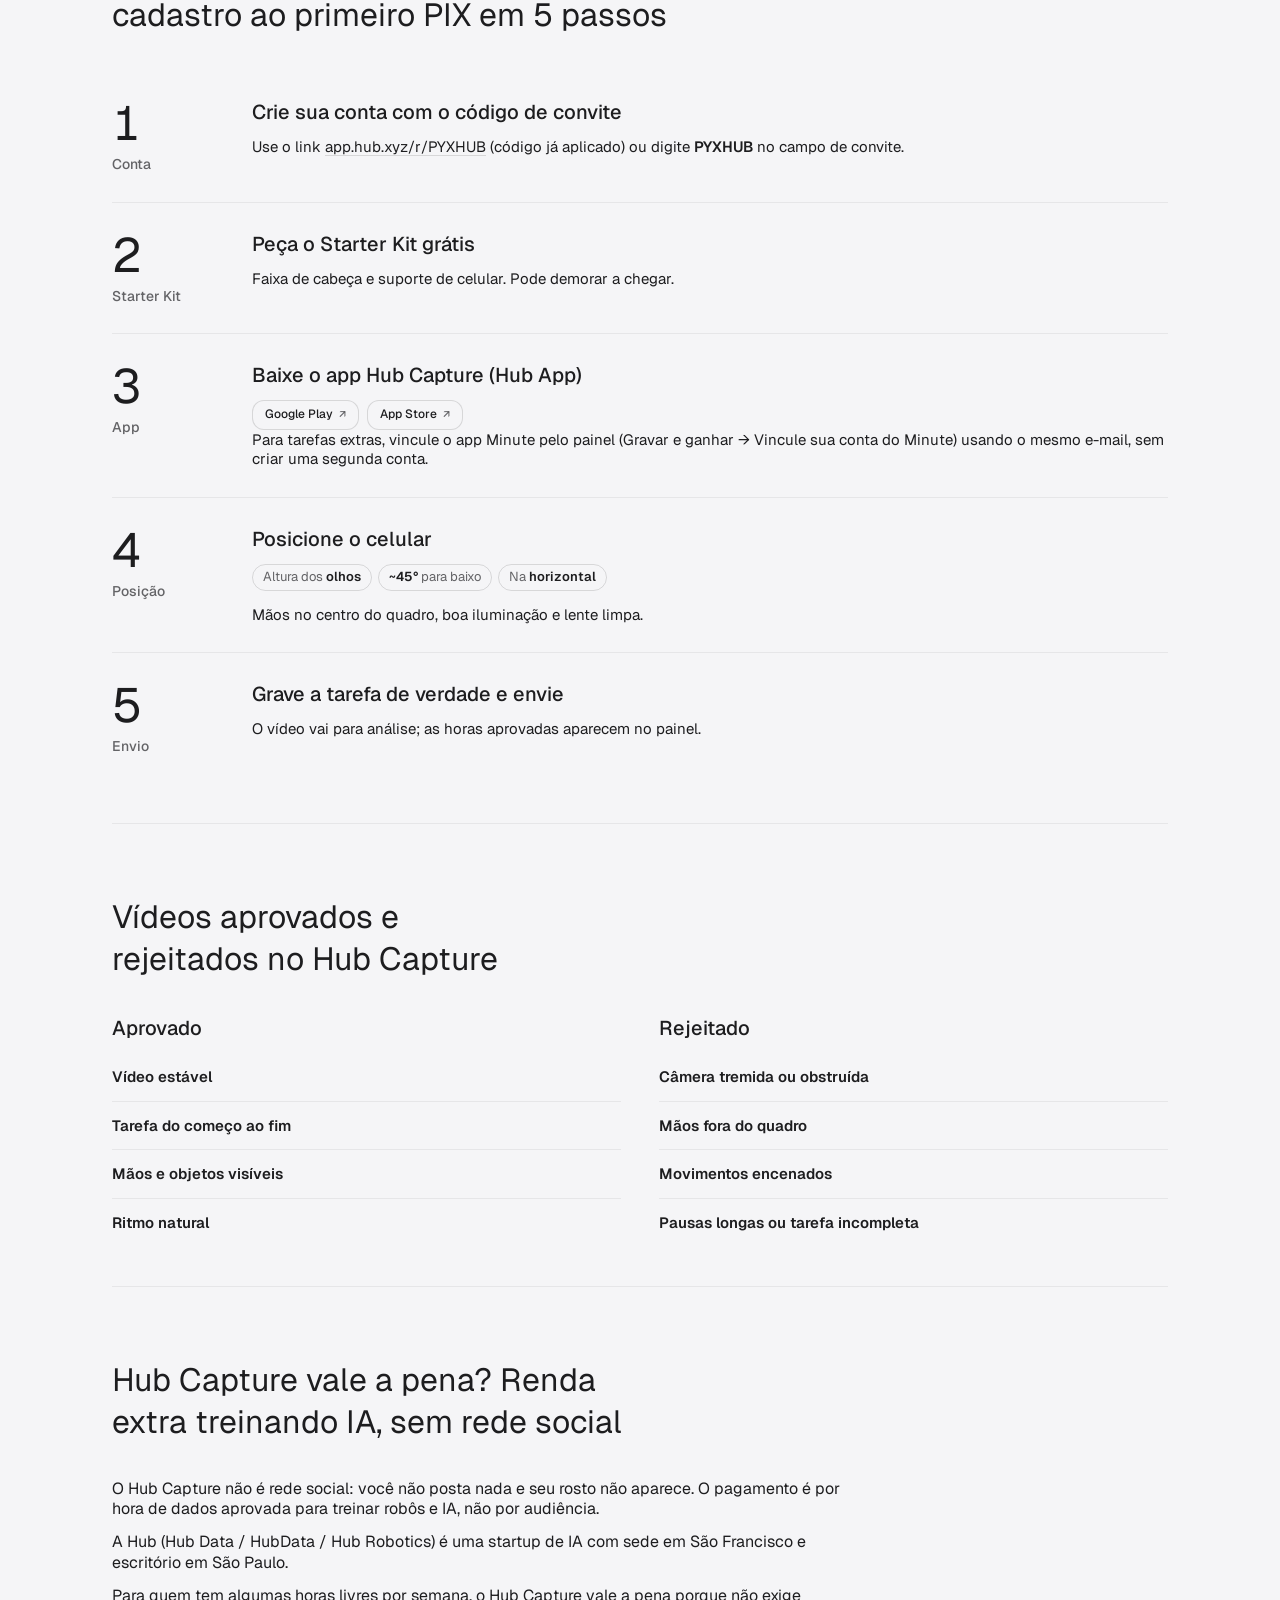
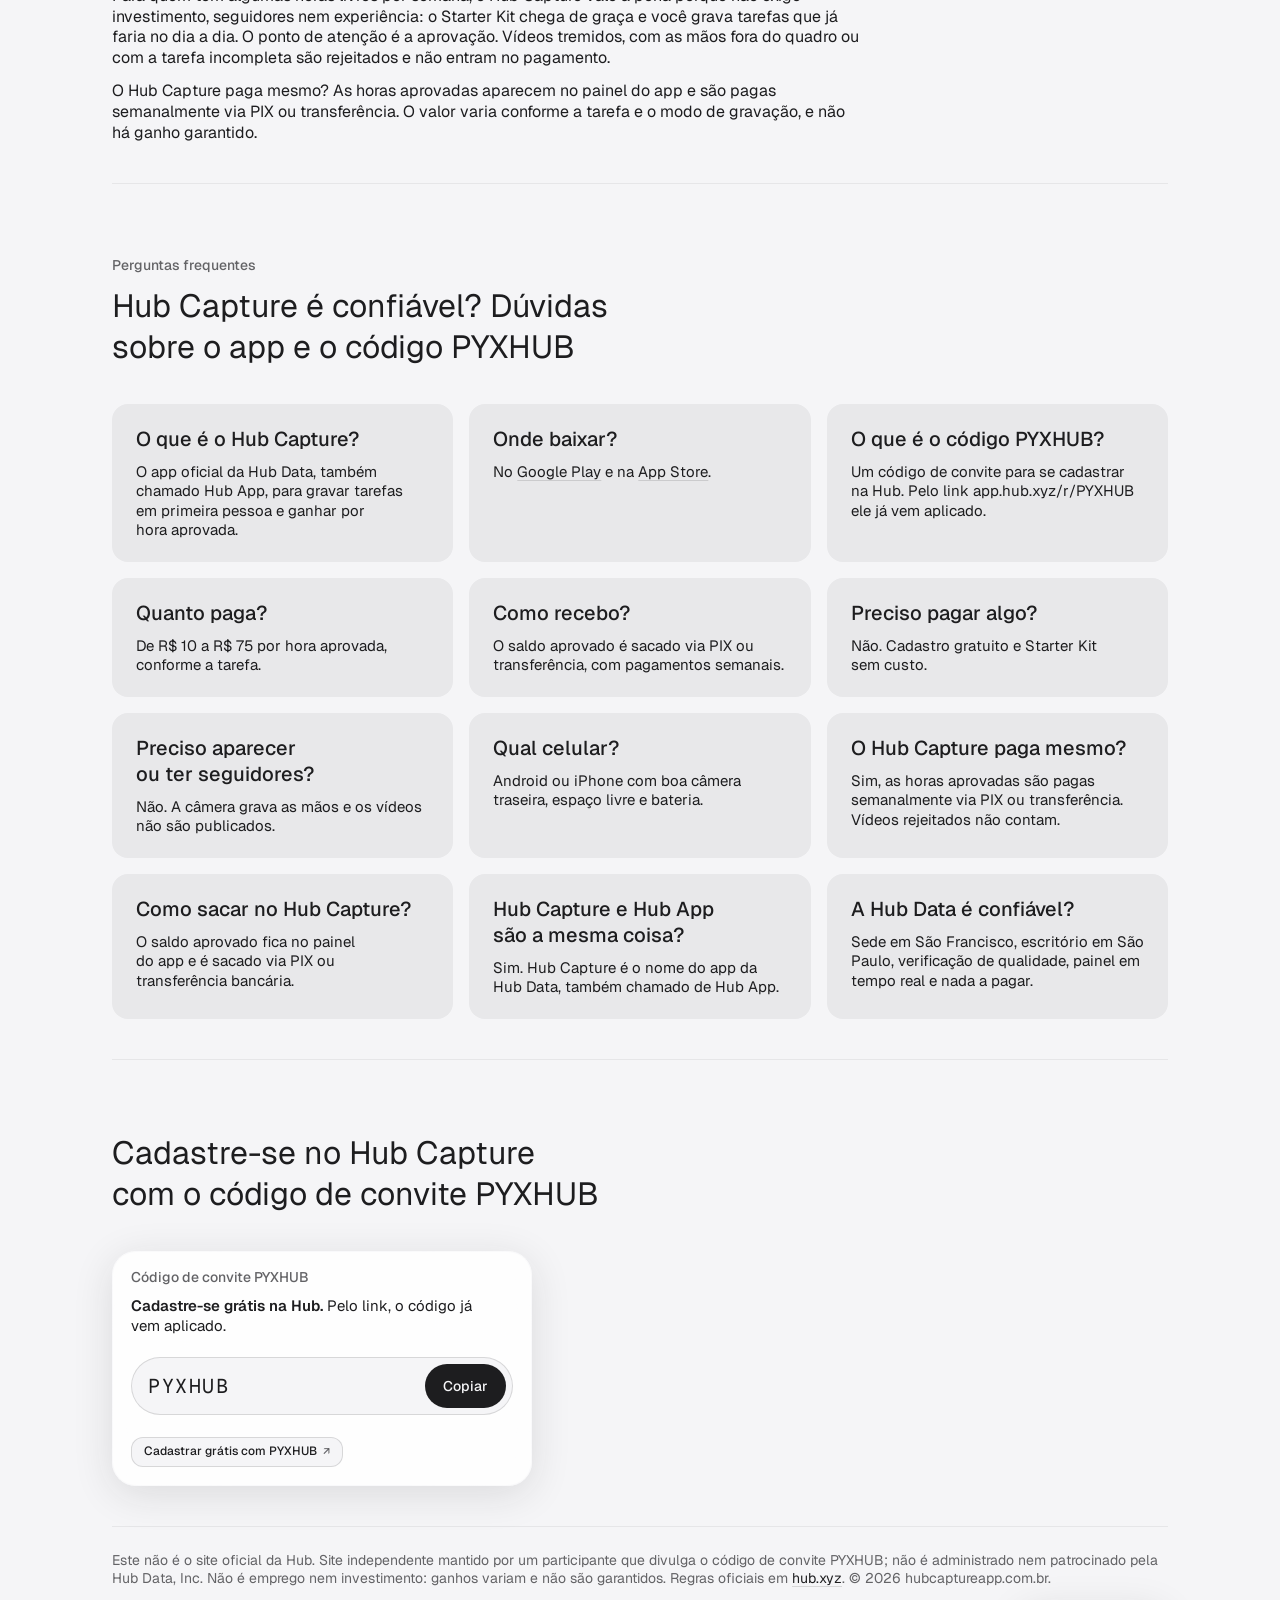
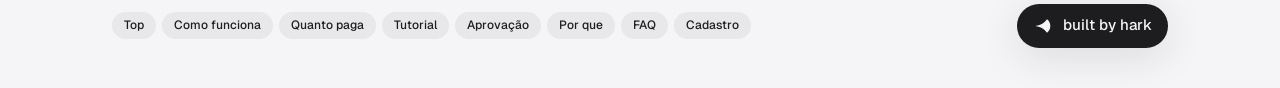
==== commit 2119769c: "SEO: subtítulos e FAQ com palavras-chave Hub Capture" ====
--- a/index.html
+++ b/index.html
@@ -68,6 +68,9 @@
           {"@type": "Question", "name": "Preciso pagar algo?", "acceptedAnswer": {"@type": "Answer", "text": "Não. O cadastro é gratuito e o Starter Kit é enviado sem custo."}},
           {"@type": "Question", "name": "Preciso aparecer ou ter seguidores?", "acceptedAnswer": {"@type": "Answer", "text": "Não. A câmera grava as mãos e os vídeos não são publicados."}},
           {"@type": "Question", "name": "Qual celular preciso?", "acceptedAnswer": {"@type": "Answer", "text": "Android ou iPhone com boa câmera traseira, espaço livre e bateria."}},
+          {"@type": "Question", "name": "O Hub Capture paga mesmo?", "acceptedAnswer": {"@type": "Answer", "text": "Sim, as horas aprovadas são pagas semanalmente via PIX ou transferência. Vídeos rejeitados não contam."}},
+          {"@type": "Question", "name": "Como sacar no Hub Capture?", "acceptedAnswer": {"@type": "Answer", "text": "O saldo aprovado fica no painel do app e é sacado via PIX ou transferência bancária."}},
+          {"@type": "Question", "name": "Hub Capture e Hub App são a mesma coisa?", "acceptedAnswer": {"@type": "Answer", "text": "Sim. Hub Capture é o nome do app da Hub Data, também chamado de Hub App."}},
           {"@type": "Question", "name": "A Hub Data é confiável?", "acceptedAnswer": {"@type": "Answer", "text": "A Hub tem sede em São Francisco e escritório em São Paulo, faz verificação de qualidade, mostra o painel em tempo real e não cobra nada."}}
         ]
       }
@@ -80,7 +83,7 @@
         <section class="hero">
           <img class="hero__img" src="hero-hubcapture.png" alt="Visão em primeira pessoa de mãos consertando um motor numa oficina" />
           <div class="hero__copy">
-            <p class="hero__eyebrow">Hub App · Hub Data · renda extra</p>
+            <p class="hero__eyebrow">Hub Capture · Hub App · Hub Data · renda extra</p>
             <h1>Hub Capture: ganhe dinheiro gravando vídeos com o celular</h1>
             <p class="hero__sub">No app Hub Capture, da Hub Data, você grava tarefas reais em casa ou no trabalho, com o celular preso numa faixa de cabeça. Os vídeos treinam inteligência artificial e você recebe por hora aprovada, via PIX.</p>
             <p class="hero__meta">Cadastro gratuito · Starter Kit grátis · Saque via PIX</p>
@@ -121,7 +124,7 @@
         <section class="section" id="quanto-paga" data-nav="Quanto paga">
           <div class="head">
             <p class="head__eyebrow">Ganhos no Hub Capture</p>
-            <h2>De R$ 10 a R$ 75 por hora aprovada, conforme a tarefa.</h2>
+            <h2>Quanto o Hub Capture paga? De R$ 10 a R$ 75 por hora aprovada.</h2>
             <p class="head__sub">Dois modos de gravação para treinar IA: em casa ou no trabalho.</p>
           </div>
           <div class="cards">
@@ -141,7 +144,7 @@
         <section class="section" id="tutorial" data-nav="Tutorial">
           <div class="head">
             <p class="head__eyebrow">Tutorial Hub App</p>
-            <h2>Do cadastro ao primeiro PIX, em cinco passos.</h2>
+            <h2>Como funciona o Hub Capture: do cadastro ao primeiro PIX em 5 passos</h2>
           </div>
           <div class="steps">
             <article class="step">
@@ -161,7 +164,7 @@
             <article class="step">
               <div class="step__intro"><p class="step__num">3</p><p class="step__eyebrow">App</p></div>
               <div>
-                <h3>Baixe o app Hub Capture</h3>
+                <h3>Baixe o app Hub Capture (Hub App)</h3>
                 <div class="links">
                   <a class="btn" href="https://play.google.com/store/apps/details?id=xyz.hub.mobile&amp;hl=pt_BR" target="_blank" rel="noopener">Google Play</a>
                   <a class="btn" href="https://apps.apple.com/br/app/hub-capture/id6772285040" target="_blank" rel="noopener">App Store</a>
@@ -193,7 +196,7 @@
 
         <section class="section" id="aprovacao" data-nav="Aprovação">
           <div class="head">
-            <h2>O que a Hub Data aprova e o que rejeita.</h2>
+            <h2>Vídeos aprovados e rejeitados no Hub Capture</h2>
           </div>
           <div class="pair">
             <div class="x-col">
@@ -219,18 +222,20 @@
 
         <section class="section" id="diferente" data-nav="Por que">
           <div class="head">
-            <h2>Renda extra treinando IA, não postando em rede social.</h2>
+            <h2>Hub Capture vale a pena? Renda extra treinando IA, sem rede social</h2>
           </div>
           <div class="prose">
             <p>O Hub Capture não é rede social: você não posta nada e seu rosto não aparece. O pagamento é por hora de dados aprovada para treinar robôs e IA, não por audiência.</p>
             <p>A Hub (Hub Data / HubData / Hub Robotics) é uma startup de IA com sede em São Francisco e escritório em São Paulo.</p>
+            <p>Para quem tem algumas horas livres por semana, o Hub Capture vale a pena porque não exige investimento, seguidores nem experiência: o Starter Kit chega de graça e você grava tarefas que já faria no dia a dia. O ponto de atenção é a aprovação. Vídeos tremidos, com as mãos fora do quadro ou com a tarefa incompleta são rejeitados e não entram no pagamento.</p>
+            <p>O Hub Capture paga mesmo? As horas aprovadas aparecem no painel do app e são pagas semanalmente via PIX ou transferência. O valor varia conforme a tarefa e o modo de gravação, e não há ganho garantido.</p>
           </div>
         </section>
 
         <section class="section" id="faq" data-nav="FAQ">
           <div class="head">
             <p class="head__eyebrow">Perguntas frequentes</p>
-            <h2>Dúvidas sobre o Hub Capture e o código PYXHUB.</h2>
+            <h2>Hub Capture é confiável? Dúvidas sobre o app e o código PYXHUB</h2>
           </div>
           <div class="cards">
             <div><h3>O que é o Hub Capture?</h3><p>O app oficial da Hub Data, também chamado Hub App, para gravar tarefas em primeira pessoa e ganhar por hora aprovada.</p></div>
@@ -241,13 +246,16 @@
             <div><h3>Preciso pagar algo?</h3><p>Não. Cadastro gratuito e Starter Kit sem custo.</p></div>
             <div><h3>Preciso aparecer ou ter seguidores?</h3><p>Não. A câmera grava as mãos e os vídeos não são publicados.</p></div>
             <div><h3>Qual celular?</h3><p>Android ou iPhone com boa câmera traseira, espaço livre e bateria.</p></div>
+            <div><h3>O Hub Capture paga mesmo?</h3><p>Sim, as horas aprovadas são pagas semanalmente via PIX ou transferência. Vídeos rejeitados não contam.</p></div>
+            <div><h3>Como sacar no Hub Capture?</h3><p>O saldo aprovado fica no painel do app e é sacado via PIX ou transferência bancária.</p></div>
+            <div><h3>Hub Capture e Hub App são a mesma coisa?</h3><p>Sim. Hub Capture é o nome do app da Hub Data, também chamado de Hub App.</p></div>
             <div><h3>A Hub Data é confiável?</h3><p>Sede em São Francisco, escritório em São Paulo, verificação de qualidade, painel em tempo real e nada a pagar.</p></div>
           </div>
         </section>
 
         <section class="section" id="cadastro" data-nav="Cadastro">
           <div class="head">
-            <h2>Seu celular já é uma ferramenta de trabalho.</h2>
+            <h2>Cadastre-se no Hub Capture com o código de convite PYXHUB</h2>
           </div>
           <aside class="callout" aria-label="Cadastro">
             <p class="callout__head">Código de convite PYXHUB</p>
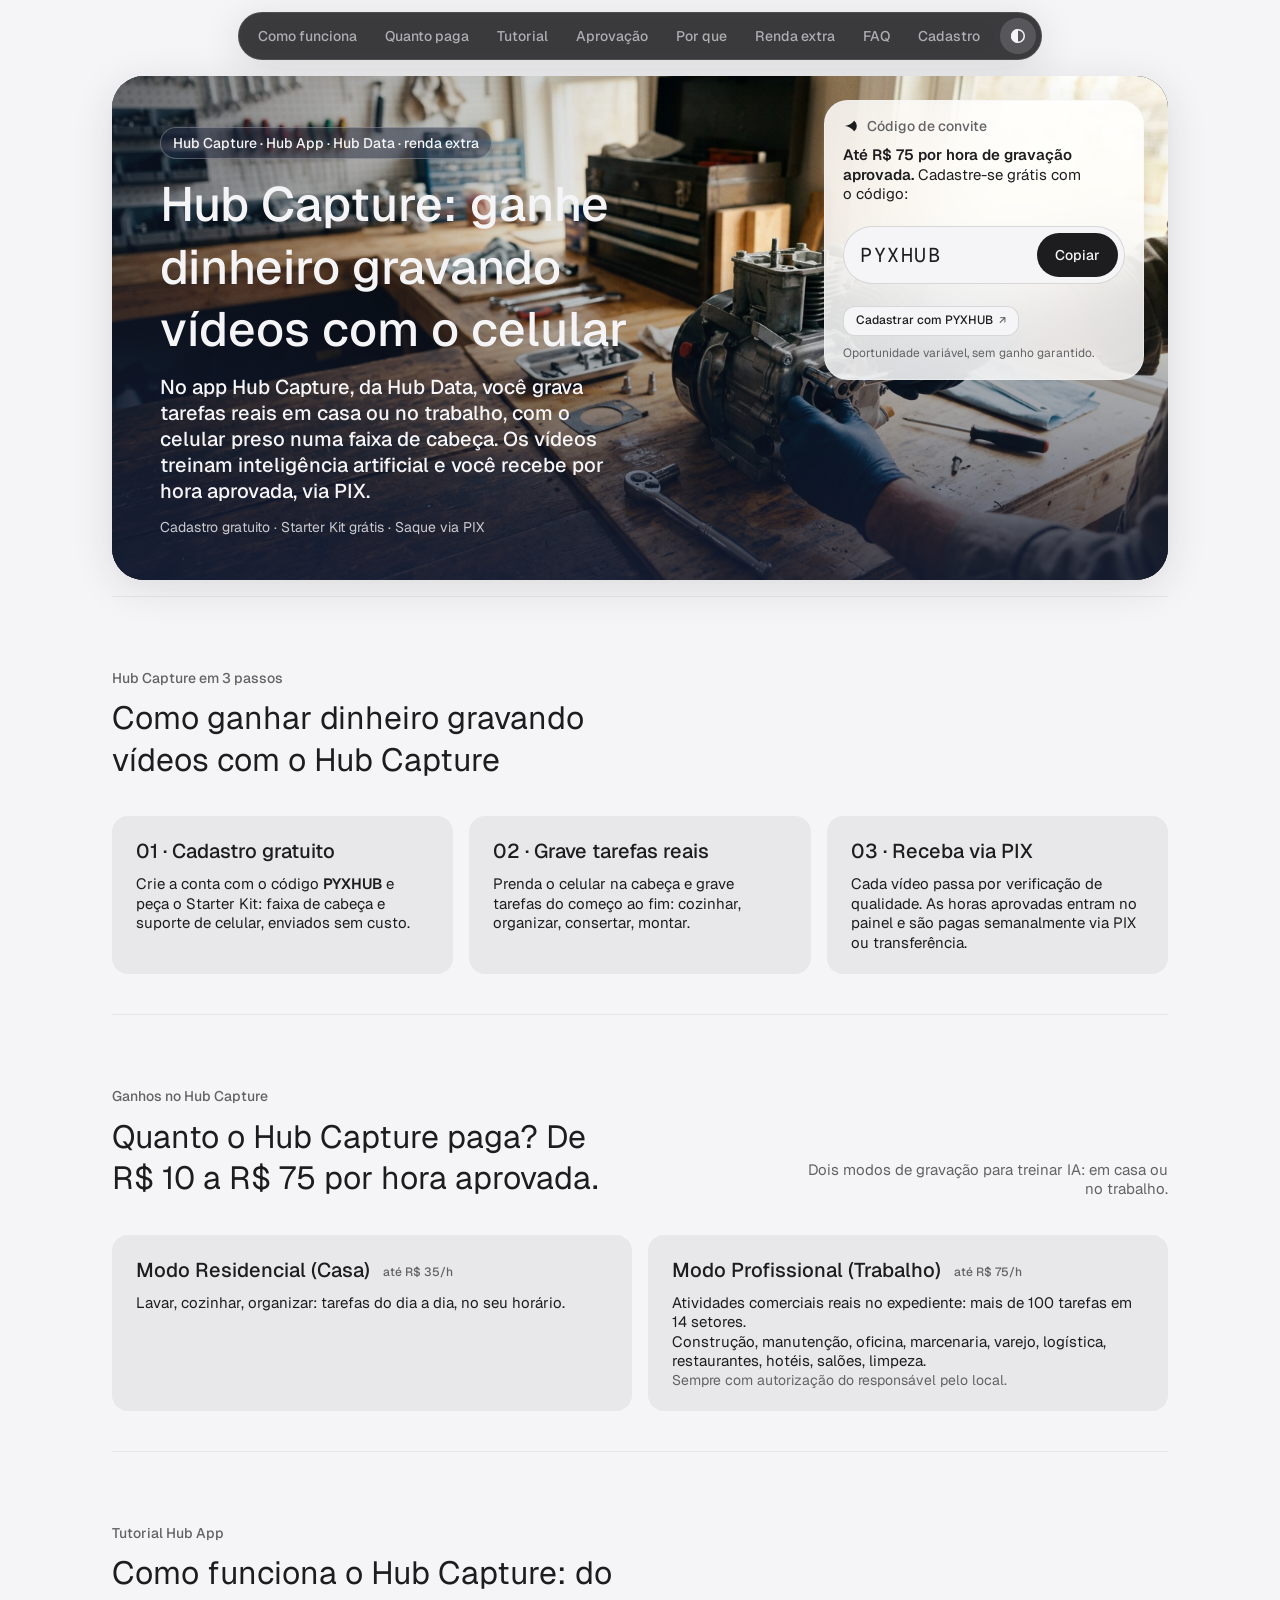
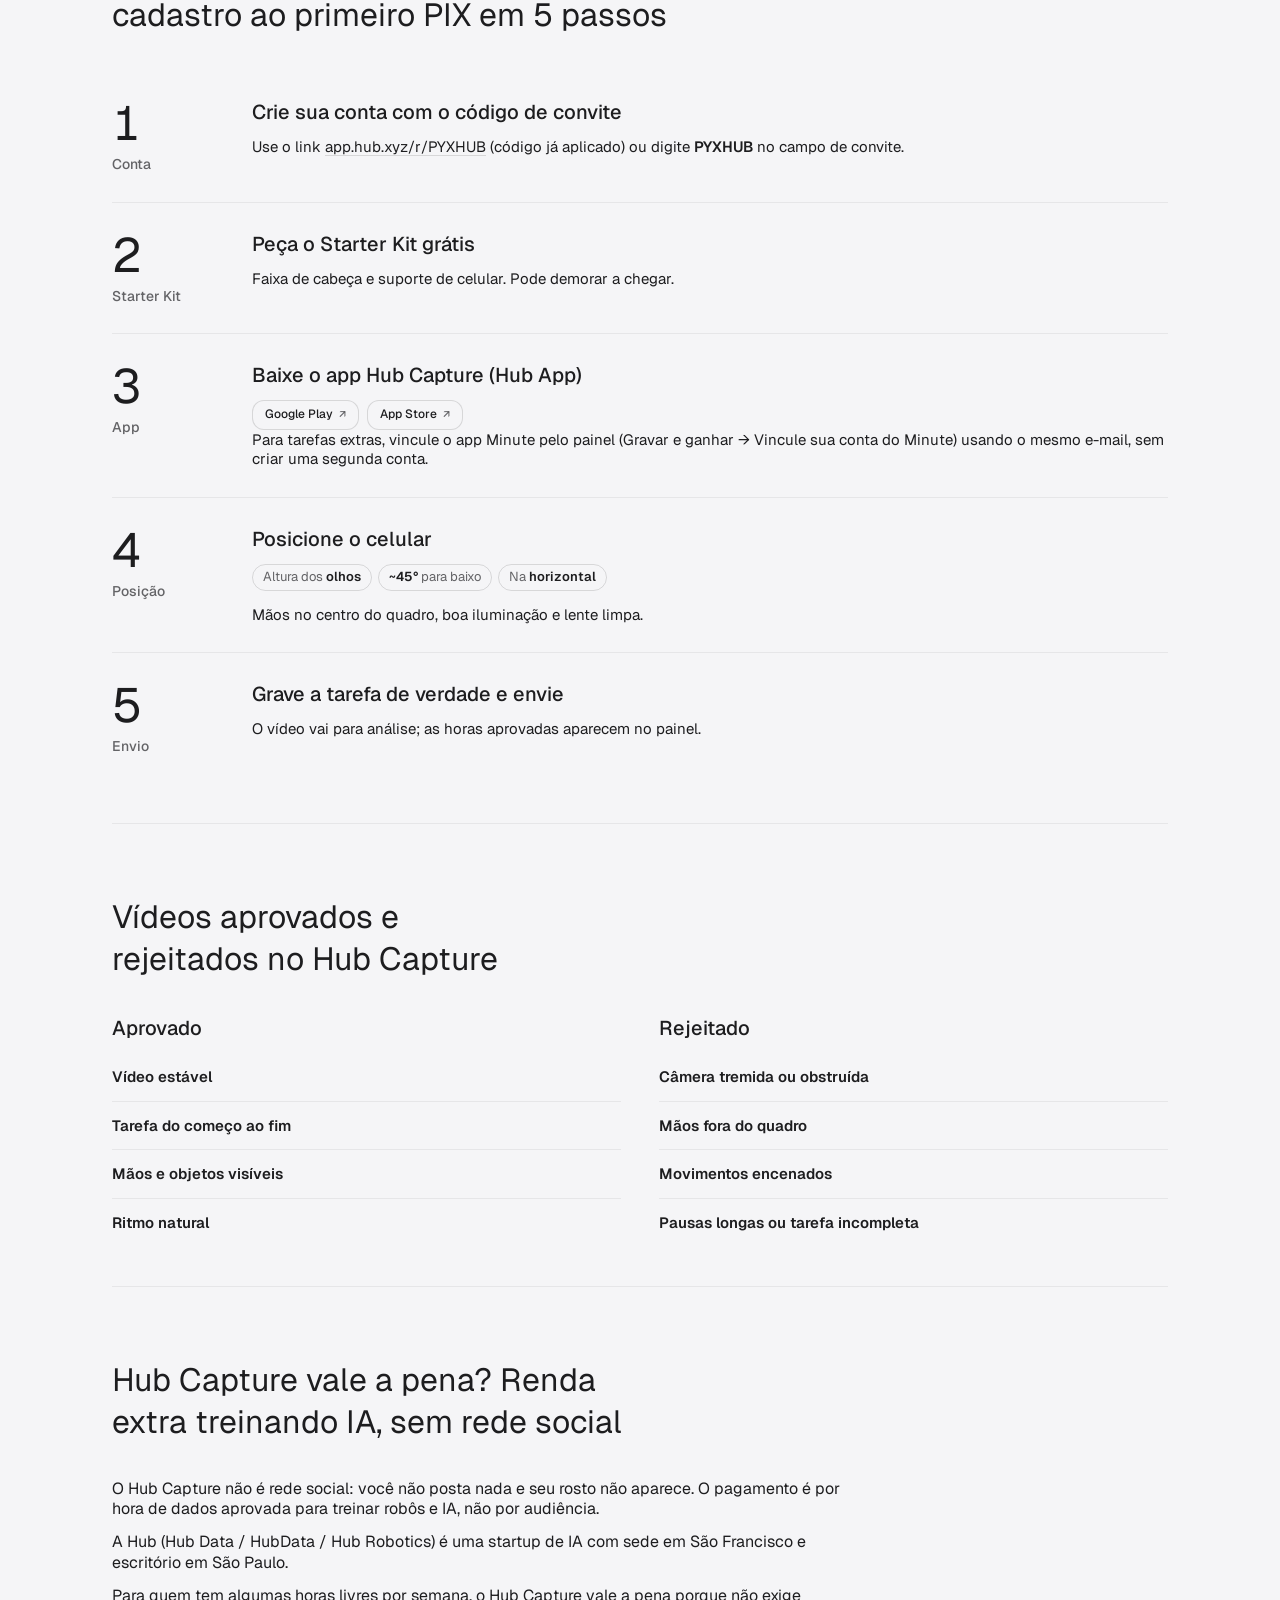
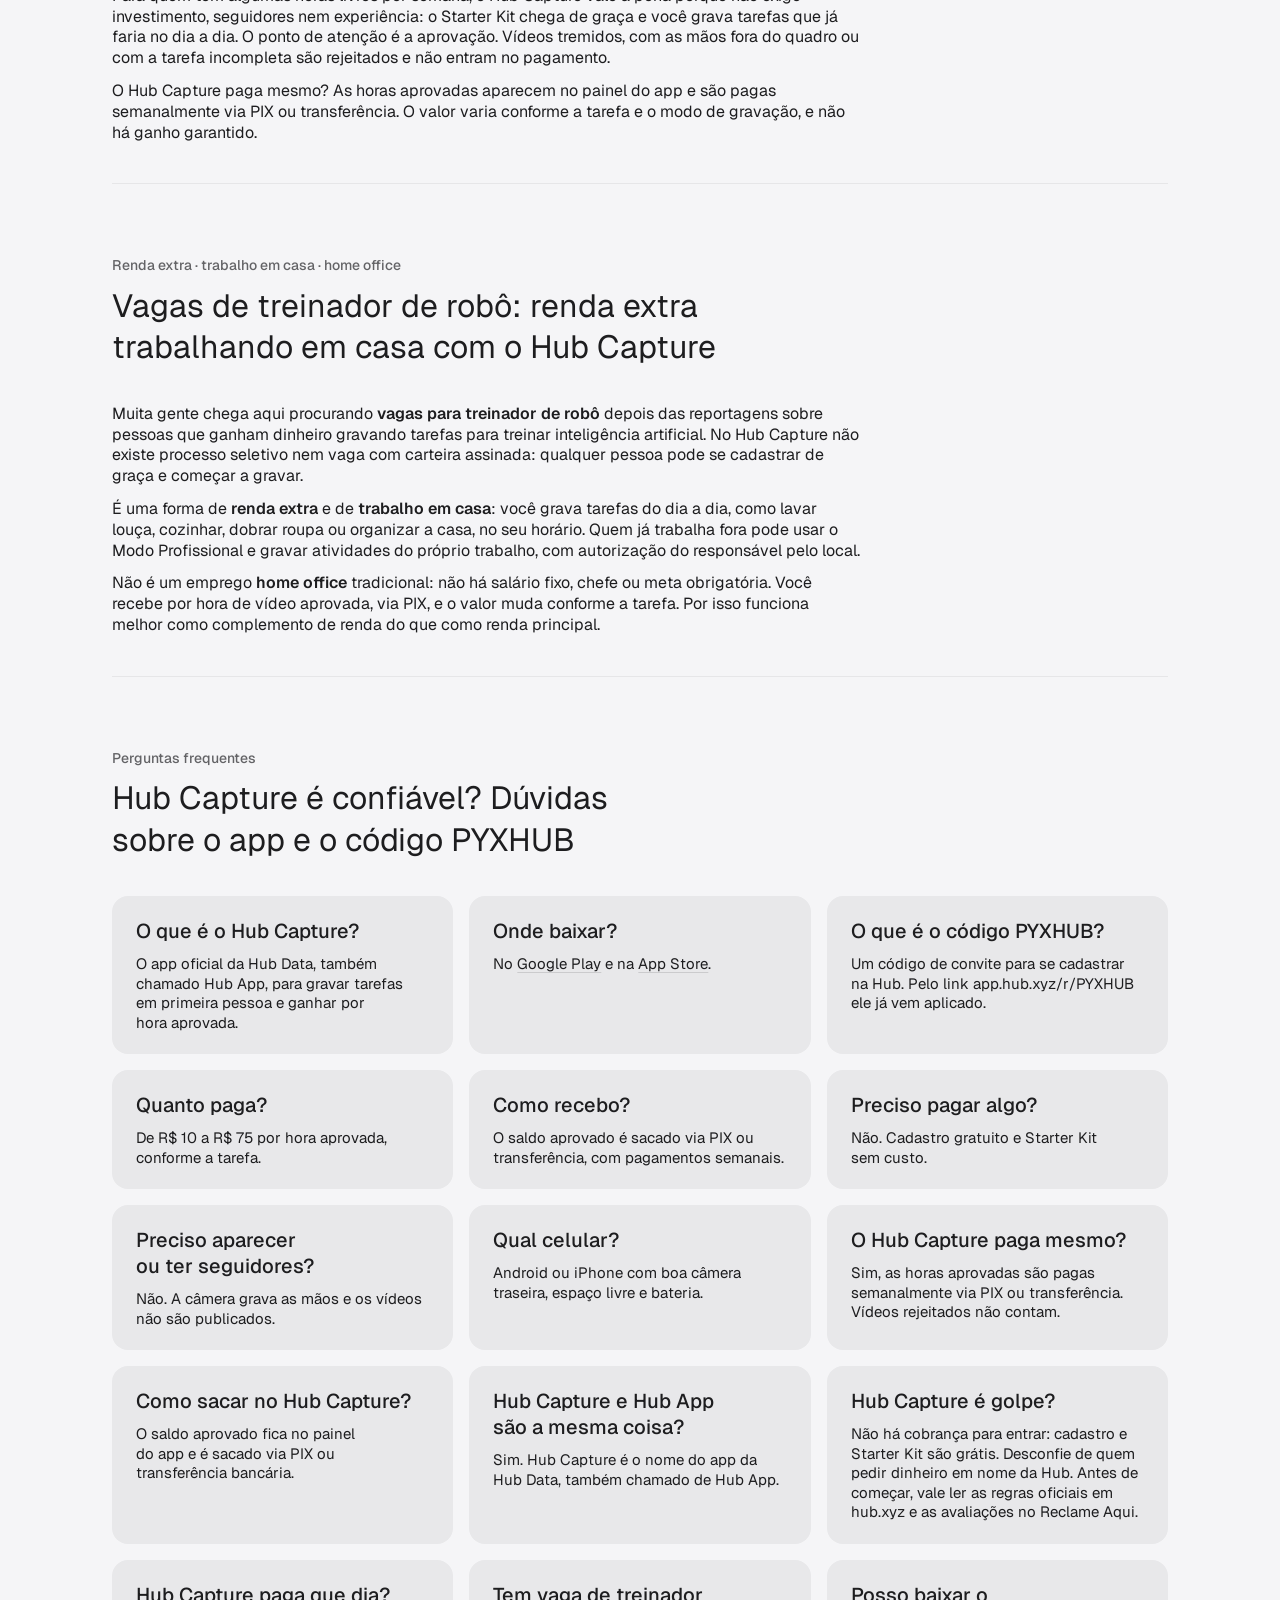
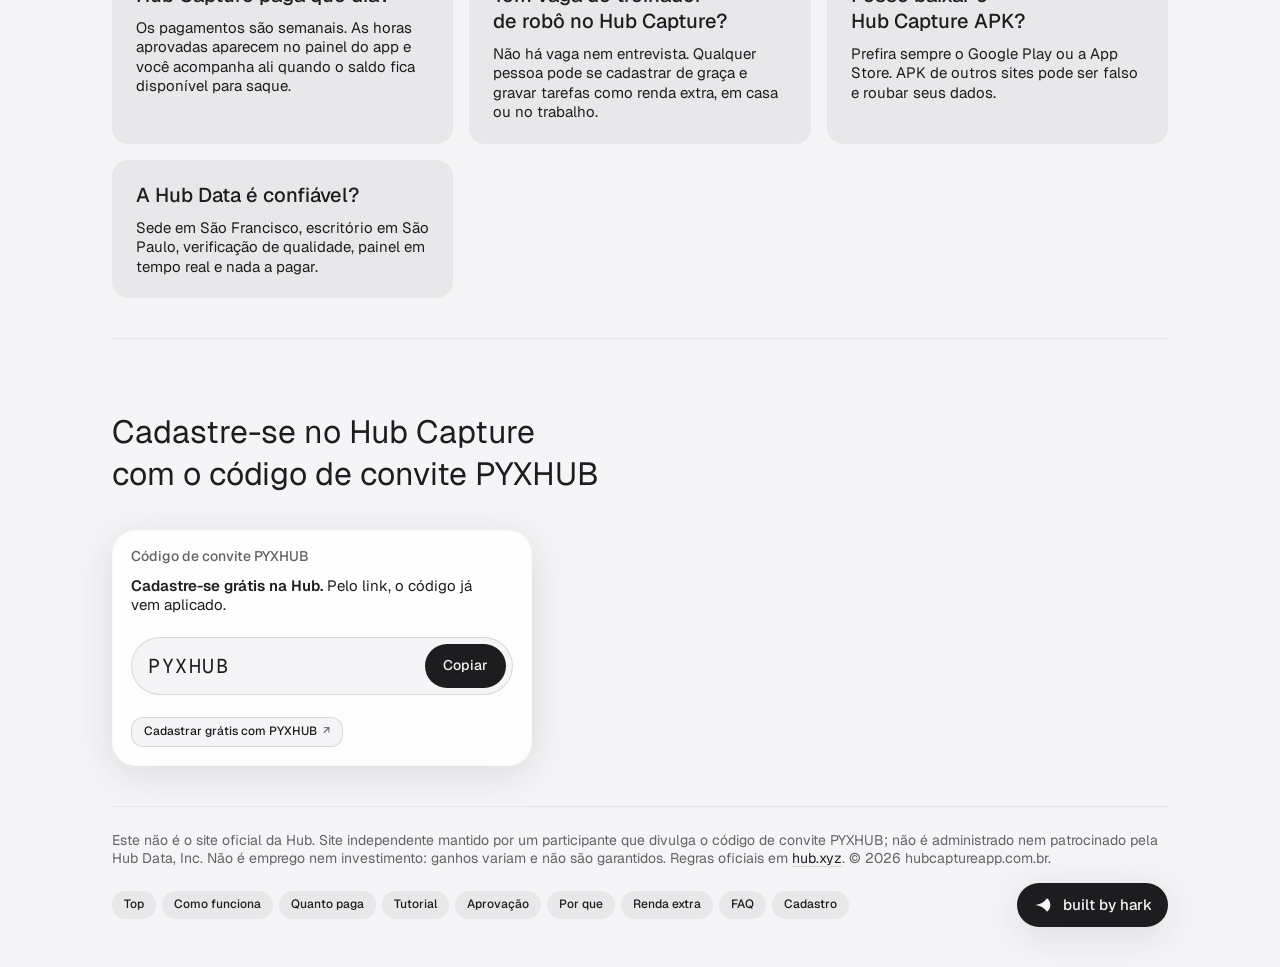
==== commit 946442c0: "SEO: renda extra, trabalho em casa, treinador de robô, FAQ golpe/APK/pagamento" ====
--- a/index.html
+++ b/index.html
@@ -4,14 +4,14 @@
     <meta charset="utf-8" />
     <meta name="viewport" content="width=device-width, initial-scale=1" />
     <title>Hub Capture App: ganhe dinheiro gravando vídeos | Código PYXHUB</title>
-    <meta name="description" content="Hub Capture é o app da Hub Data que paga de R$ 10 a R$ 75 por hora aprovada para gravar tarefas em casa ou no trabalho com o celular. Cadastre-se grátis com o código PYXHUB e saque via PIX." />
+    <meta name="description" content="Hub Capture é o app da Hub Data que paga de R$ 10 a R$ 75 por hora aprovada para gravar tarefas em casa ou no trabalho com o celular. Renda extra e trabalho em casa treinando robôs. Cadastre-se grátis com o código PYXHUB." />
     <link rel="canonical" href="https://hubcaptureapp.com.br/" />
     <meta property="og:type" content="website" />
     <meta property="og:locale" content="pt_BR" />
     <meta property="og:site_name" content="Hub Capture App Brasil" />
     <meta property="og:url" content="https://hubcaptureapp.com.br/" />
     <meta property="og:title" content="Hub Capture App: ganhe dinheiro gravando vídeos | Código PYXHUB" />
-    <meta property="og:description" content="Hub Capture é o app da Hub Data que paga de R$ 10 a R$ 75 por hora aprovada para gravar tarefas em casa ou no trabalho com o celular. Cadastre-se grátis com o código PYXHUB e saque via PIX." />
+    <meta property="og:description" content="Hub Capture é o app da Hub Data que paga de R$ 10 a R$ 75 por hora aprovada para gravar tarefas em casa ou no trabalho com o celular. Renda extra e trabalho em casa treinando robôs. Cadastre-se grátis com o código PYXHUB." />
     <meta property="og:image" content="https://hubcaptureapp.com.br/hero-hubcapture.png" />
     <meta name="twitter:card" content="summary_large_image" />
     <link rel="preconnect" href="https://fonts.googleapis.com" />
@@ -71,6 +71,10 @@
           {"@type": "Question", "name": "O Hub Capture paga mesmo?", "acceptedAnswer": {"@type": "Answer", "text": "Sim, as horas aprovadas são pagas semanalmente via PIX ou transferência. Vídeos rejeitados não contam."}},
           {"@type": "Question", "name": "Como sacar no Hub Capture?", "acceptedAnswer": {"@type": "Answer", "text": "O saldo aprovado fica no painel do app e é sacado via PIX ou transferência bancária."}},
           {"@type": "Question", "name": "Hub Capture e Hub App são a mesma coisa?", "acceptedAnswer": {"@type": "Answer", "text": "Sim. Hub Capture é o nome do app da Hub Data, também chamado de Hub App."}},
+          {"@type": "Question", "name": "Hub Capture é golpe?", "acceptedAnswer": {"@type": "Answer", "text": "Não há cobrança para entrar: cadastro e Starter Kit são grátis. Desconfie de quem pedir dinheiro em nome da Hub. Antes de começar, vale ler as regras oficiais em hub.xyz e as avaliações no Reclame Aqui."}},
+          {"@type": "Question", "name": "Hub Capture paga que dia?", "acceptedAnswer": {"@type": "Answer", "text": "Os pagamentos são semanais. As horas aprovadas aparecem no painel do app e você acompanha ali quando o saldo fica disponível para saque."}},
+          {"@type": "Question", "name": "Tem vaga de treinador de robô no Hub Capture?", "acceptedAnswer": {"@type": "Answer", "text": "Não há vaga nem entrevista. Qualquer pessoa pode se cadastrar de graça e gravar tarefas como renda extra, em casa ou no trabalho."}},
+          {"@type": "Question", "name": "Posso baixar o Hub Capture APK?", "acceptedAnswer": {"@type": "Answer", "text": "Prefira sempre o Google Play ou a App Store. APK de outros sites pode ser falso e roubar seus dados."}},
           {"@type": "Question", "name": "A Hub Data é confiável?", "acceptedAnswer": {"@type": "Answer", "text": "A Hub tem sede em São Francisco e escritório em São Paulo, faz verificação de qualidade, mostra o painel em tempo real e não cobra nada."}}
         ]
       }
@@ -232,6 +236,18 @@
           </div>
         </section>
 
+        <section class="section" id="trabalho-em-casa" data-nav="Renda extra">
+          <div class="head">
+            <p class="head__eyebrow">Renda extra · trabalho em casa · home office</p>
+            <h2>Vagas de treinador de robô: renda extra trabalhando em casa com o Hub Capture</h2>
+          </div>
+          <div class="prose">
+            <p>Muita gente chega aqui procurando <strong>vagas para treinador de robô</strong> depois das reportagens sobre pessoas que ganham dinheiro gravando tarefas para treinar inteligência artificial. No Hub Capture não existe processo seletivo nem vaga com carteira assinada: qualquer pessoa pode se cadastrar de graça e começar a gravar.</p>
+            <p>É uma forma de <strong>renda extra</strong> e de <strong>trabalho em casa</strong>: você grava tarefas do dia a dia, como lavar louça, cozinhar, dobrar roupa ou organizar a casa, no seu horário. Quem já trabalha fora pode usar o Modo Profissional e gravar atividades do próprio trabalho, com autorização do responsável pelo local.</p>
+            <p>Não é um emprego <strong>home office</strong> tradicional: não há salário fixo, chefe ou meta obrigatória. Você recebe por hora de vídeo aprovada, via PIX, e o valor muda conforme a tarefa. Por isso funciona melhor como complemento de renda do que como renda principal.</p>
+          </div>
+        </section>
+
         <section class="section" id="faq" data-nav="FAQ">
           <div class="head">
             <p class="head__eyebrow">Perguntas frequentes</p>
@@ -249,6 +265,10 @@
             <div><h3>O Hub Capture paga mesmo?</h3><p>Sim, as horas aprovadas são pagas semanalmente via PIX ou transferência. Vídeos rejeitados não contam.</p></div>
             <div><h3>Como sacar no Hub Capture?</h3><p>O saldo aprovado fica no painel do app e é sacado via PIX ou transferência bancária.</p></div>
             <div><h3>Hub Capture e Hub App são a mesma coisa?</h3><p>Sim. Hub Capture é o nome do app da Hub Data, também chamado de Hub App.</p></div>
+            <div><h3>Hub Capture é golpe?</h3><p>Não há cobrança para entrar: cadastro e Starter Kit são grátis. Desconfie de quem pedir dinheiro em nome da Hub. Antes de começar, vale ler as regras oficiais em hub.xyz e as avaliações no Reclame Aqui.</p></div>
+            <div><h3>Hub Capture paga que dia?</h3><p>Os pagamentos são semanais. As horas aprovadas aparecem no painel do app e você acompanha ali quando o saldo fica disponível para saque.</p></div>
+            <div><h3>Tem vaga de treinador de robô no Hub Capture?</h3><p>Não há vaga nem entrevista. Qualquer pessoa pode se cadastrar de graça e gravar tarefas como renda extra, em casa ou no trabalho.</p></div>
+            <div><h3>Posso baixar o Hub Capture APK?</h3><p>Prefira sempre o Google Play ou a App Store. APK de outros sites pode ser falso e roubar seus dados.</p></div>
             <div><h3>A Hub Data é confiável?</h3><p>Sede em São Francisco, escritório em São Paulo, verificação de qualidade, painel em tempo real e nada a pagar.</p></div>
           </div>
         </section>
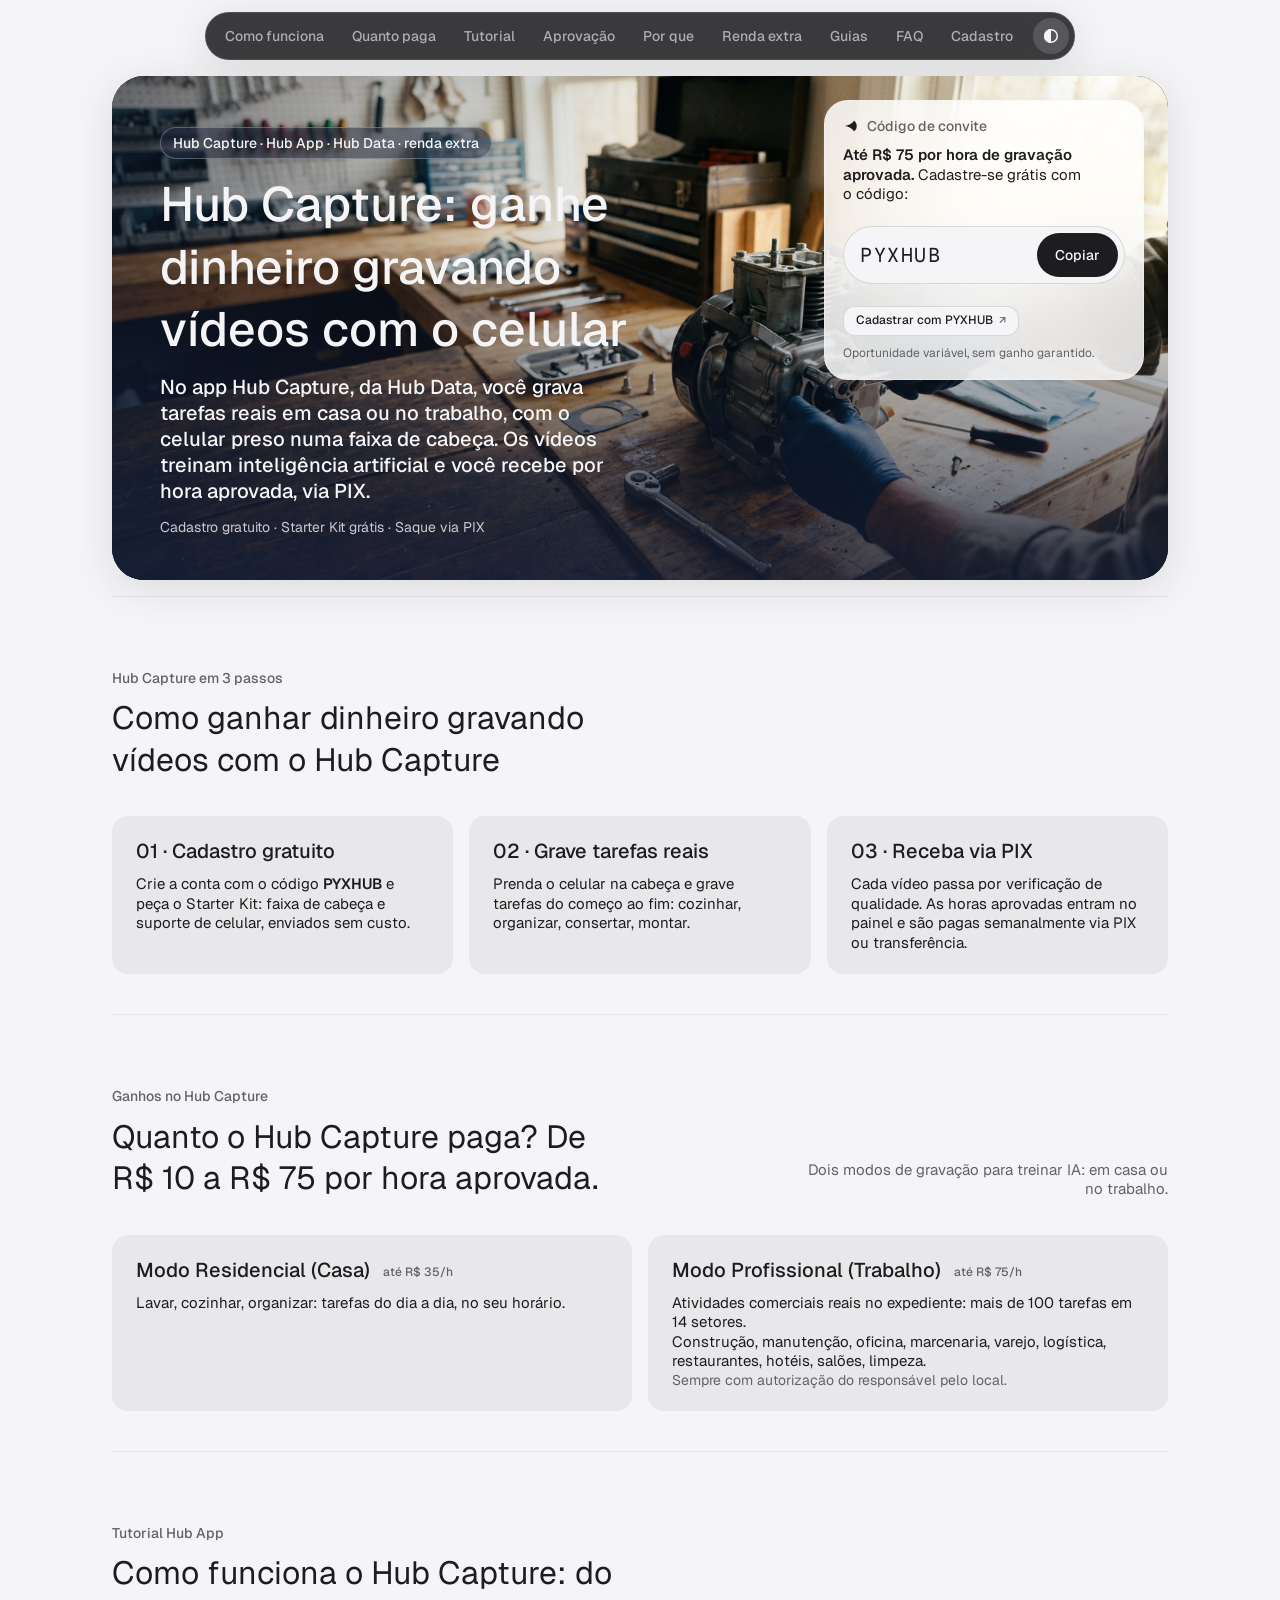
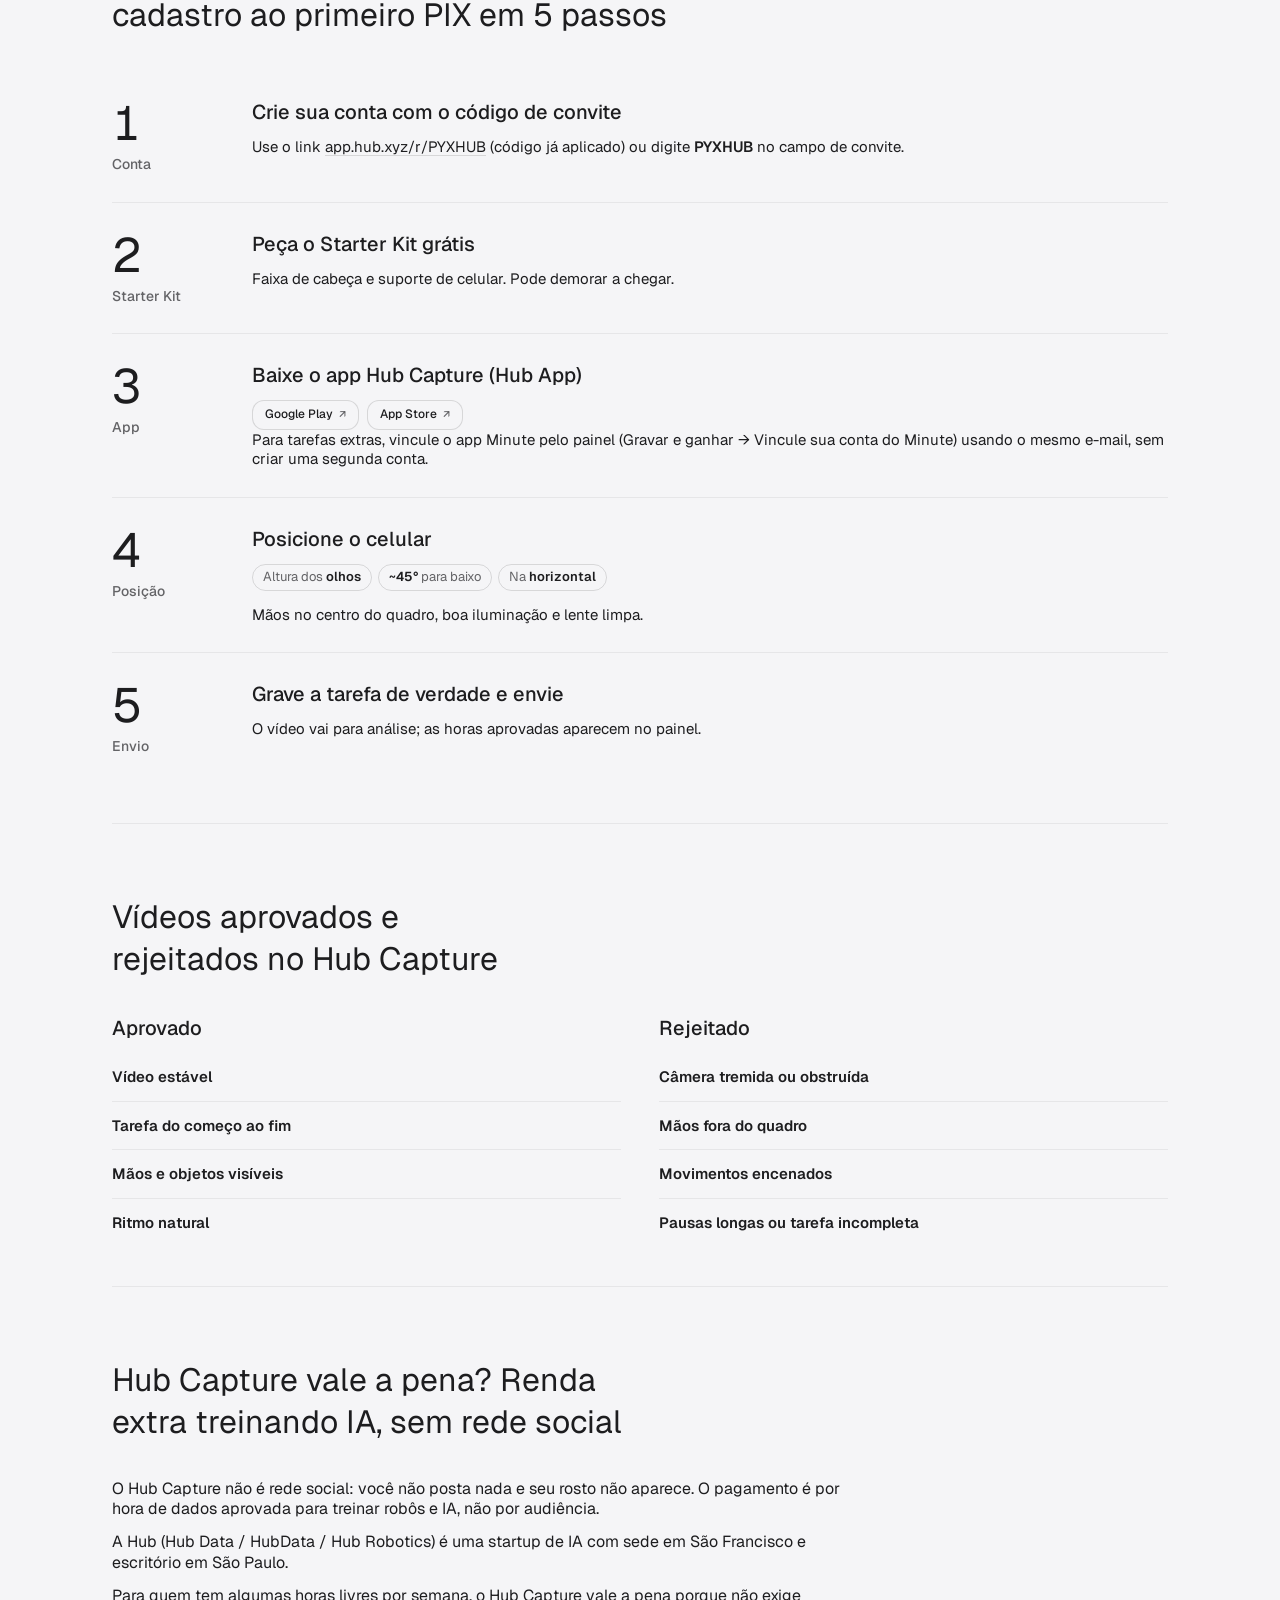
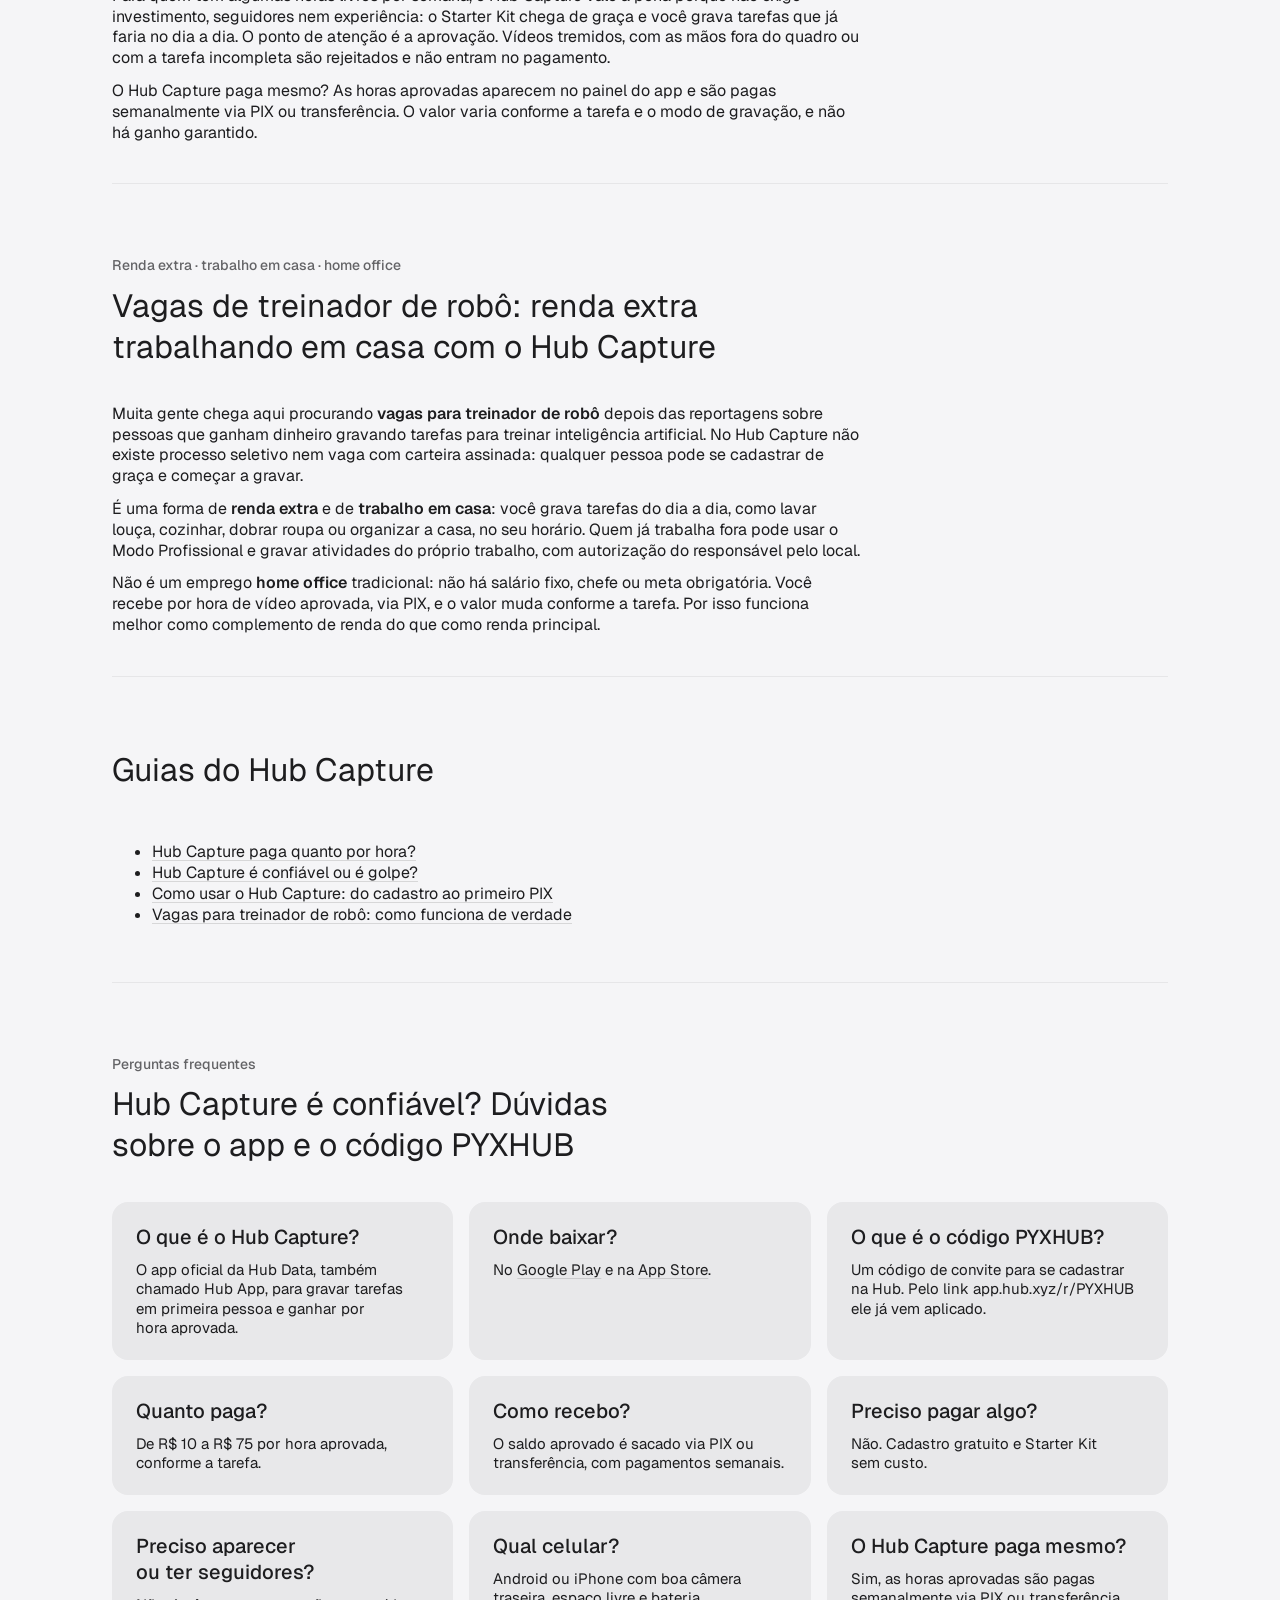
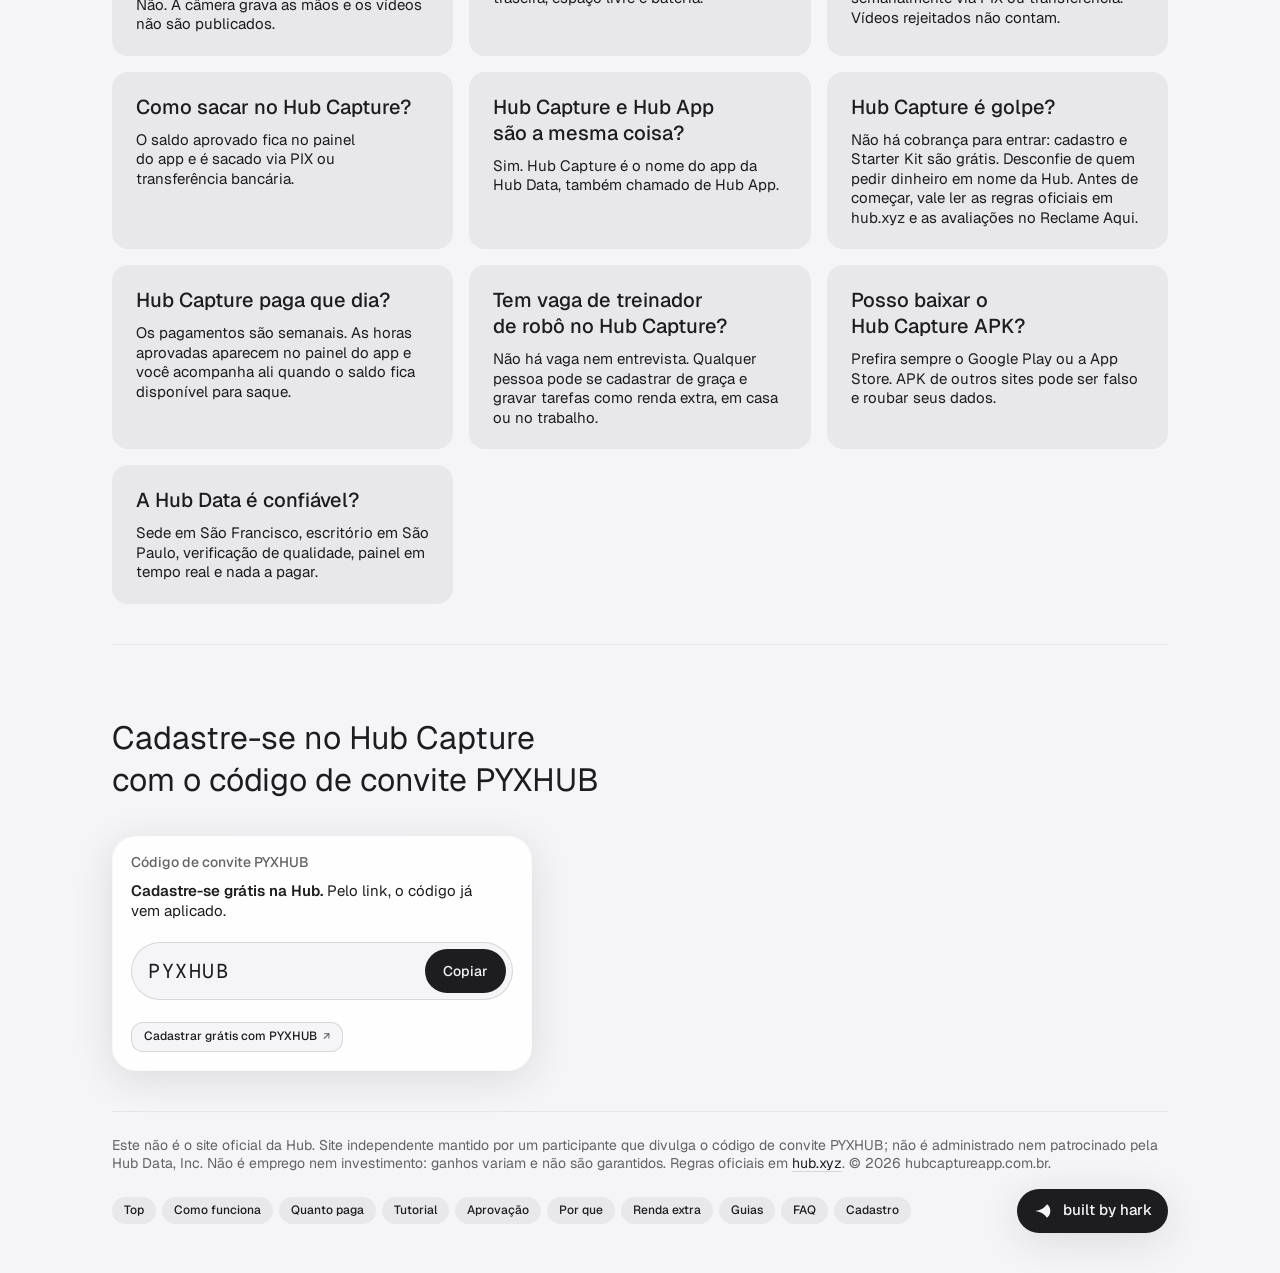
==== commit 34da89a3: "Search Console tag + 4 guias SEO" ====
--- a/index.html
+++ b/index.html
@@ -2,6 +2,7 @@
 <html lang="pt-BR">
   <head>
     <meta charset="utf-8" />
+    <meta name="google-site-verification" content="8yNj-5A8sgTEd74Ts4XkYS7dtiolFgVF3mQ3Z0h0gBc" />
     <meta name="viewport" content="width=device-width, initial-scale=1" />
     <title>Hub Capture App: ganhe dinheiro gravando vídeos | Código PYXHUB</title>
     <meta name="description" content="Hub Capture é o app da Hub Data que paga de R$ 10 a R$ 75 por hora aprovada para gravar tarefas em casa ou no trabalho com o celular. Renda extra e trabalho em casa treinando robôs. Cadastre-se grátis com o código PYXHUB." />
@@ -248,6 +249,8 @@
           </div>
         </section>
 
+        <section class="section" id="guias" data-nav="Guias"><div class="head"><h2>Guias do Hub Capture</h2></div><div class="prose"><ul><li><a class="link" href="/hub-capture-quanto-paga/">Hub Capture paga quanto por hora?</a></li><li><a class="link" href="/hub-capture-e-confiavel/">Hub Capture é confiável ou é golpe?</a></li><li><a class="link" href="/como-usar-hub-capture/">Como usar o Hub Capture: do cadastro ao primeiro PIX</a></li><li><a class="link" href="/vagas-treinador-de-robo/">Vagas para treinador de robô: como funciona de verdade</a></li></ul></div></section>
+
         <section class="section" id="faq" data-nav="FAQ">
           <div class="head">
             <p class="head__eyebrow">Perguntas frequentes</p>
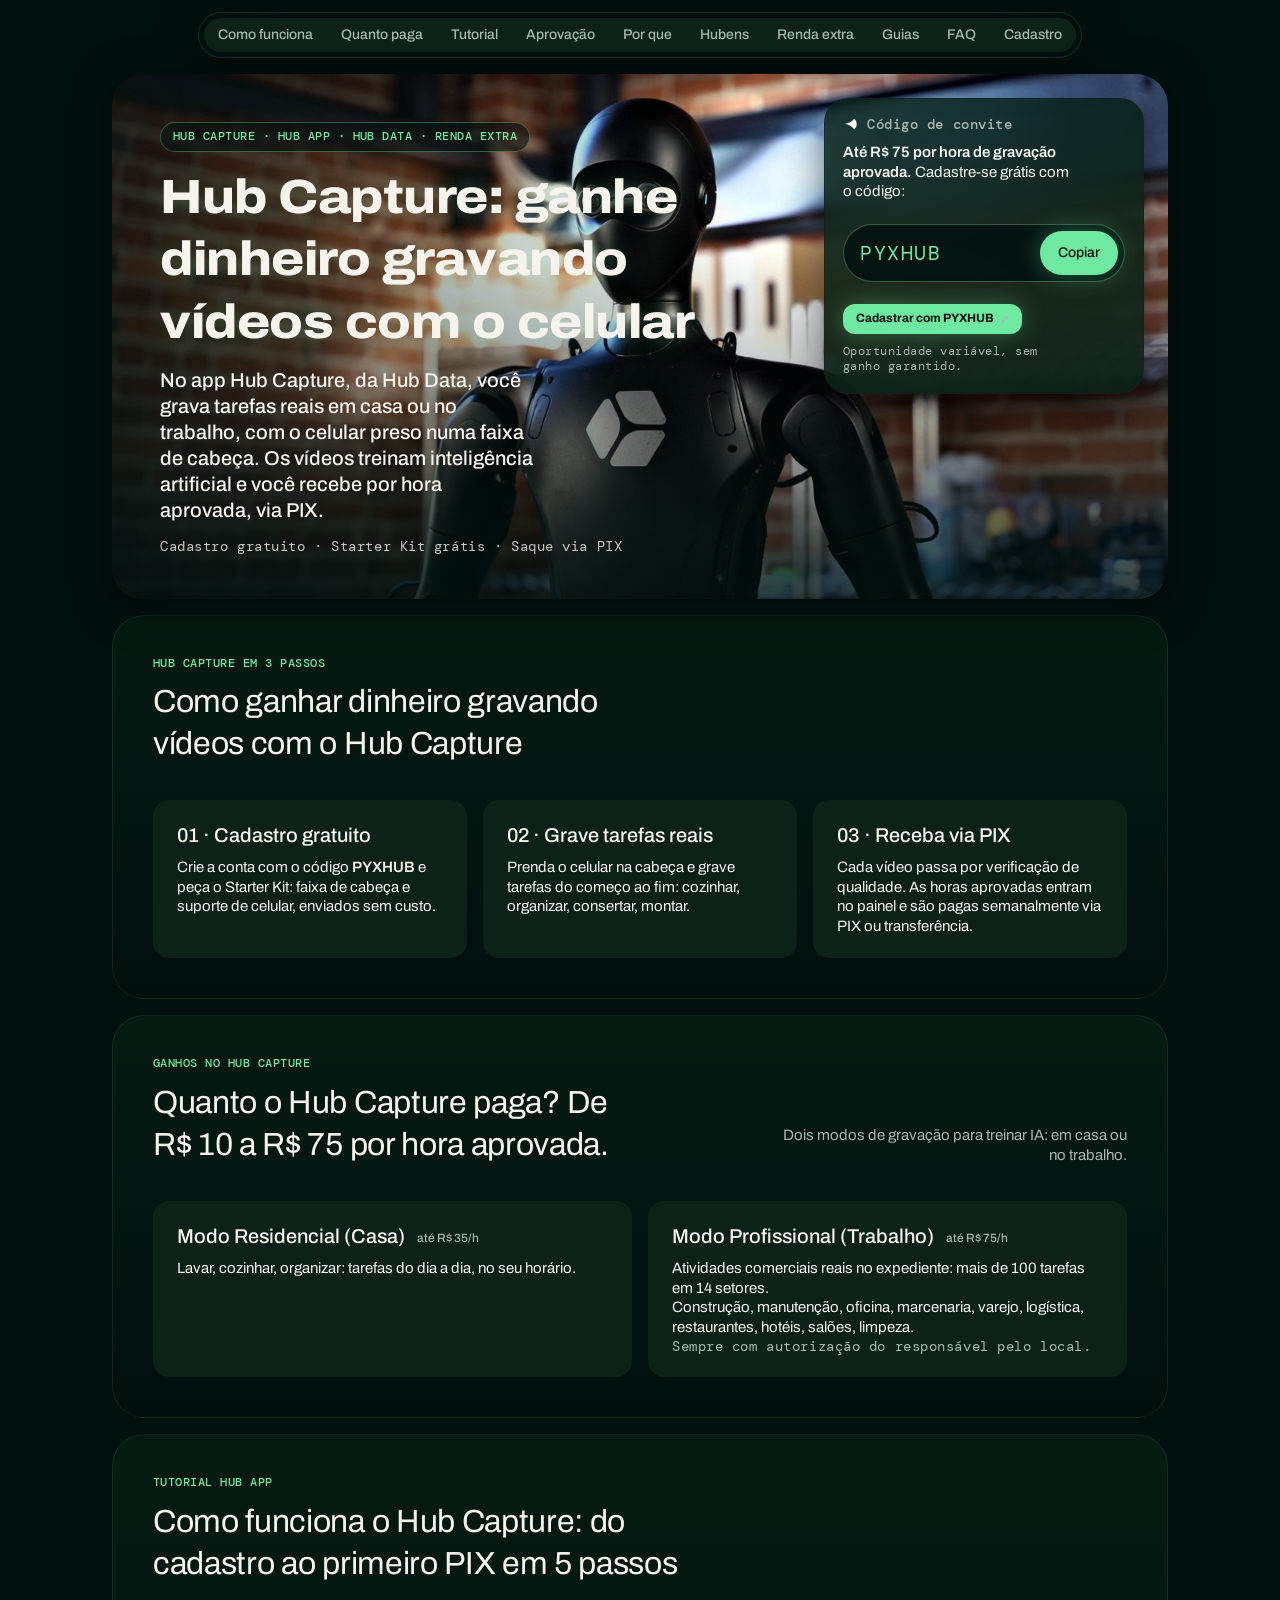
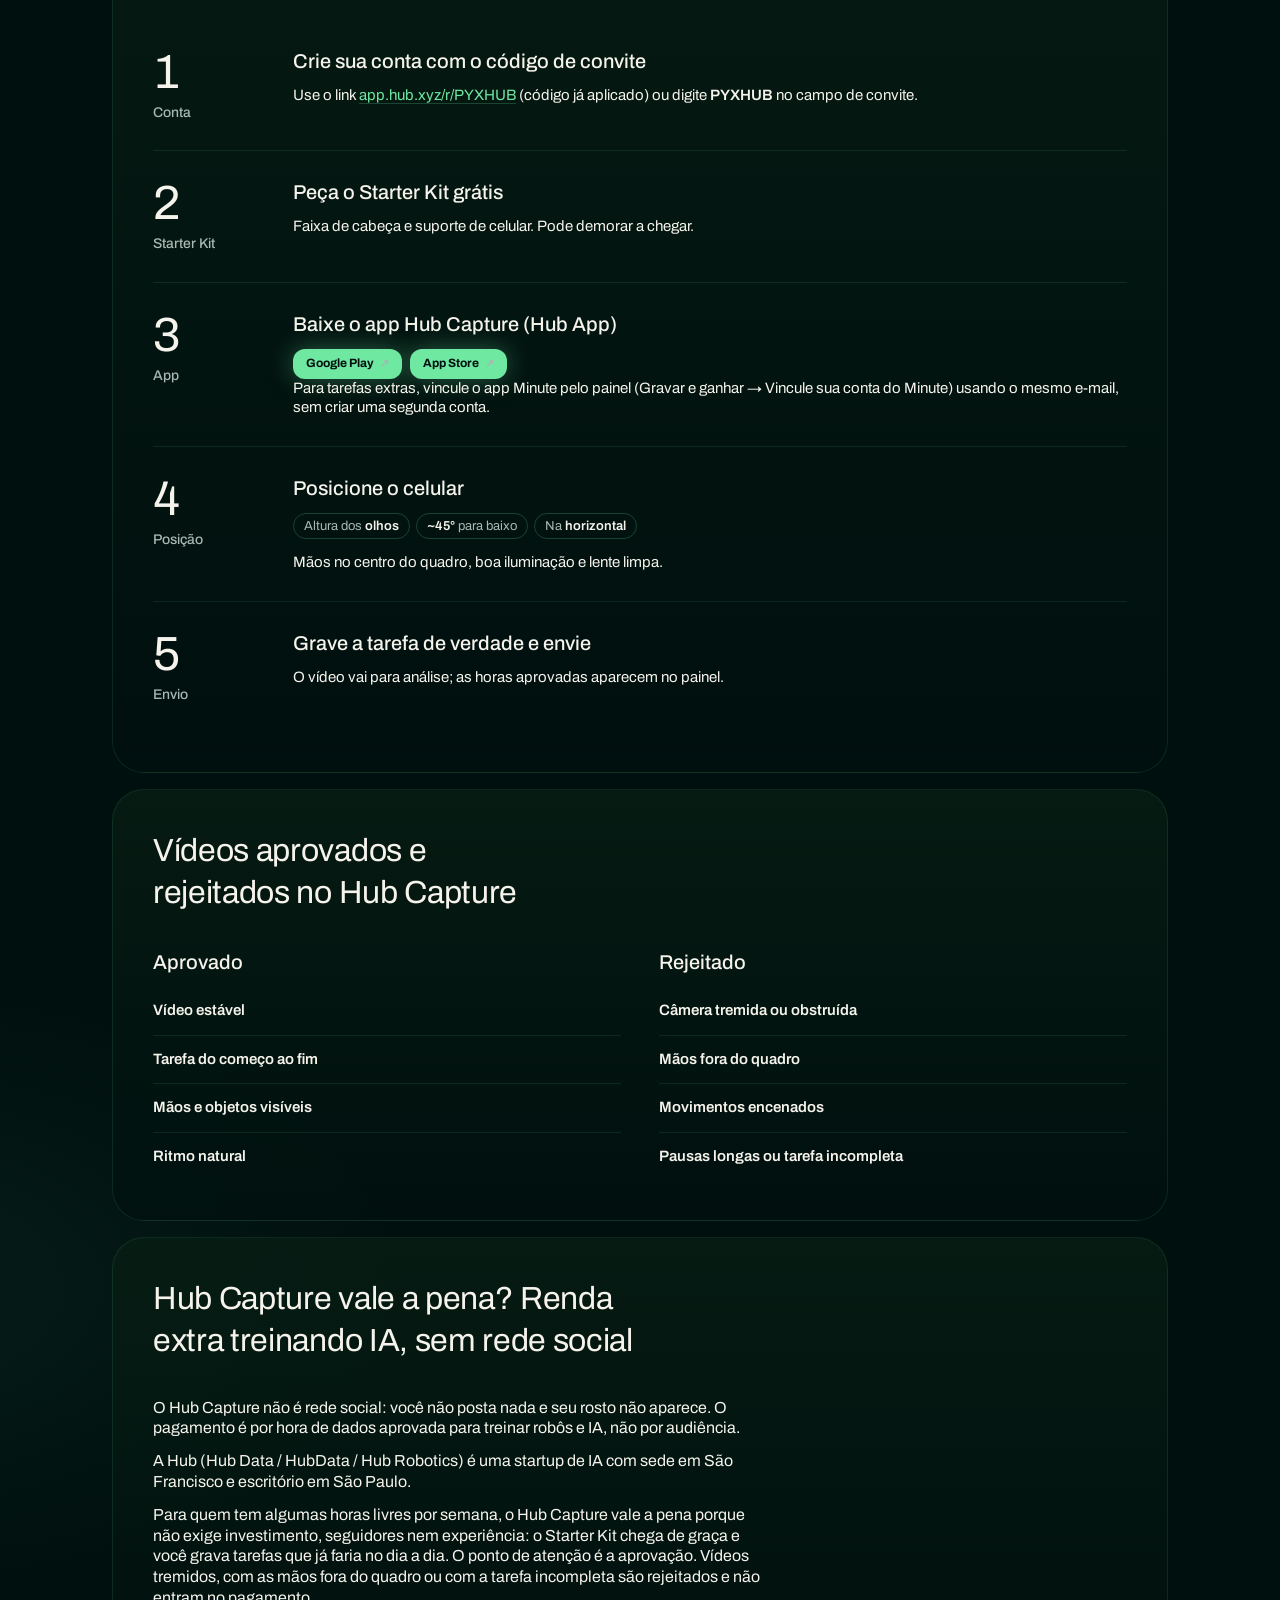
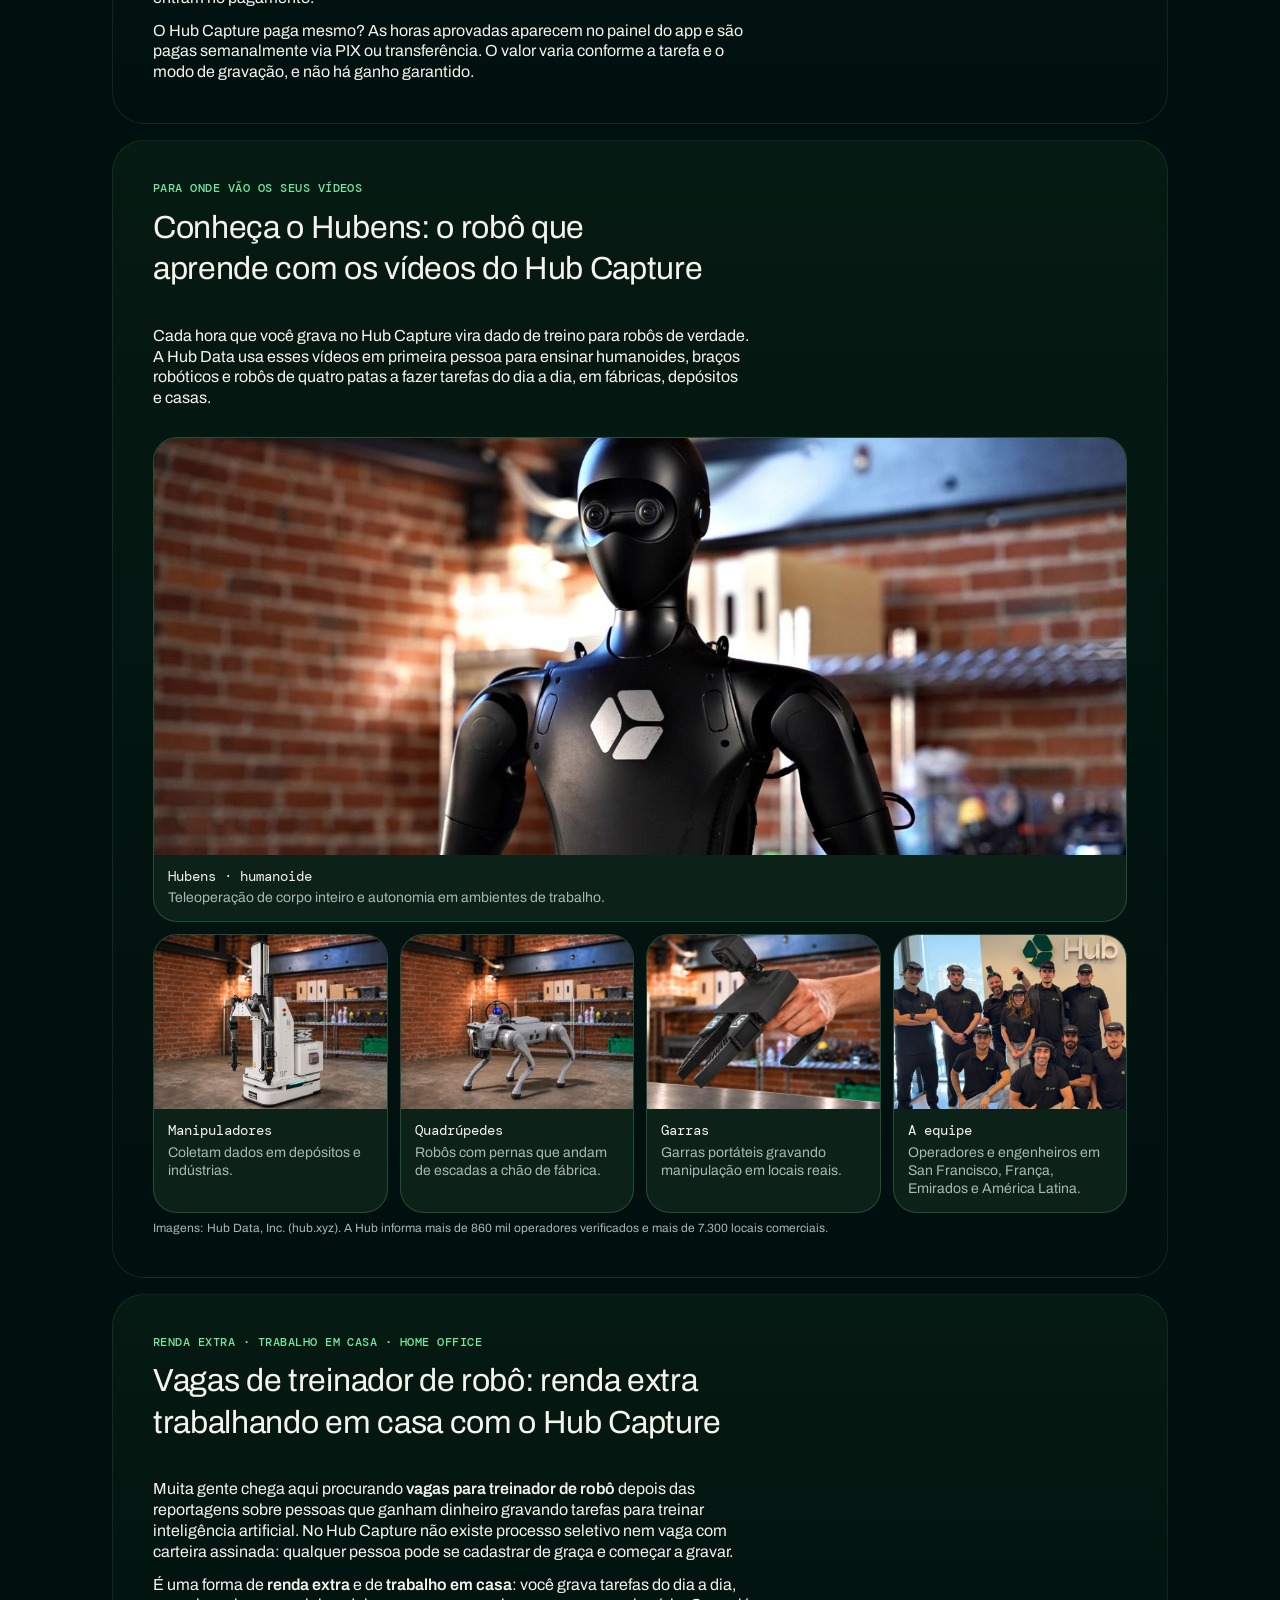
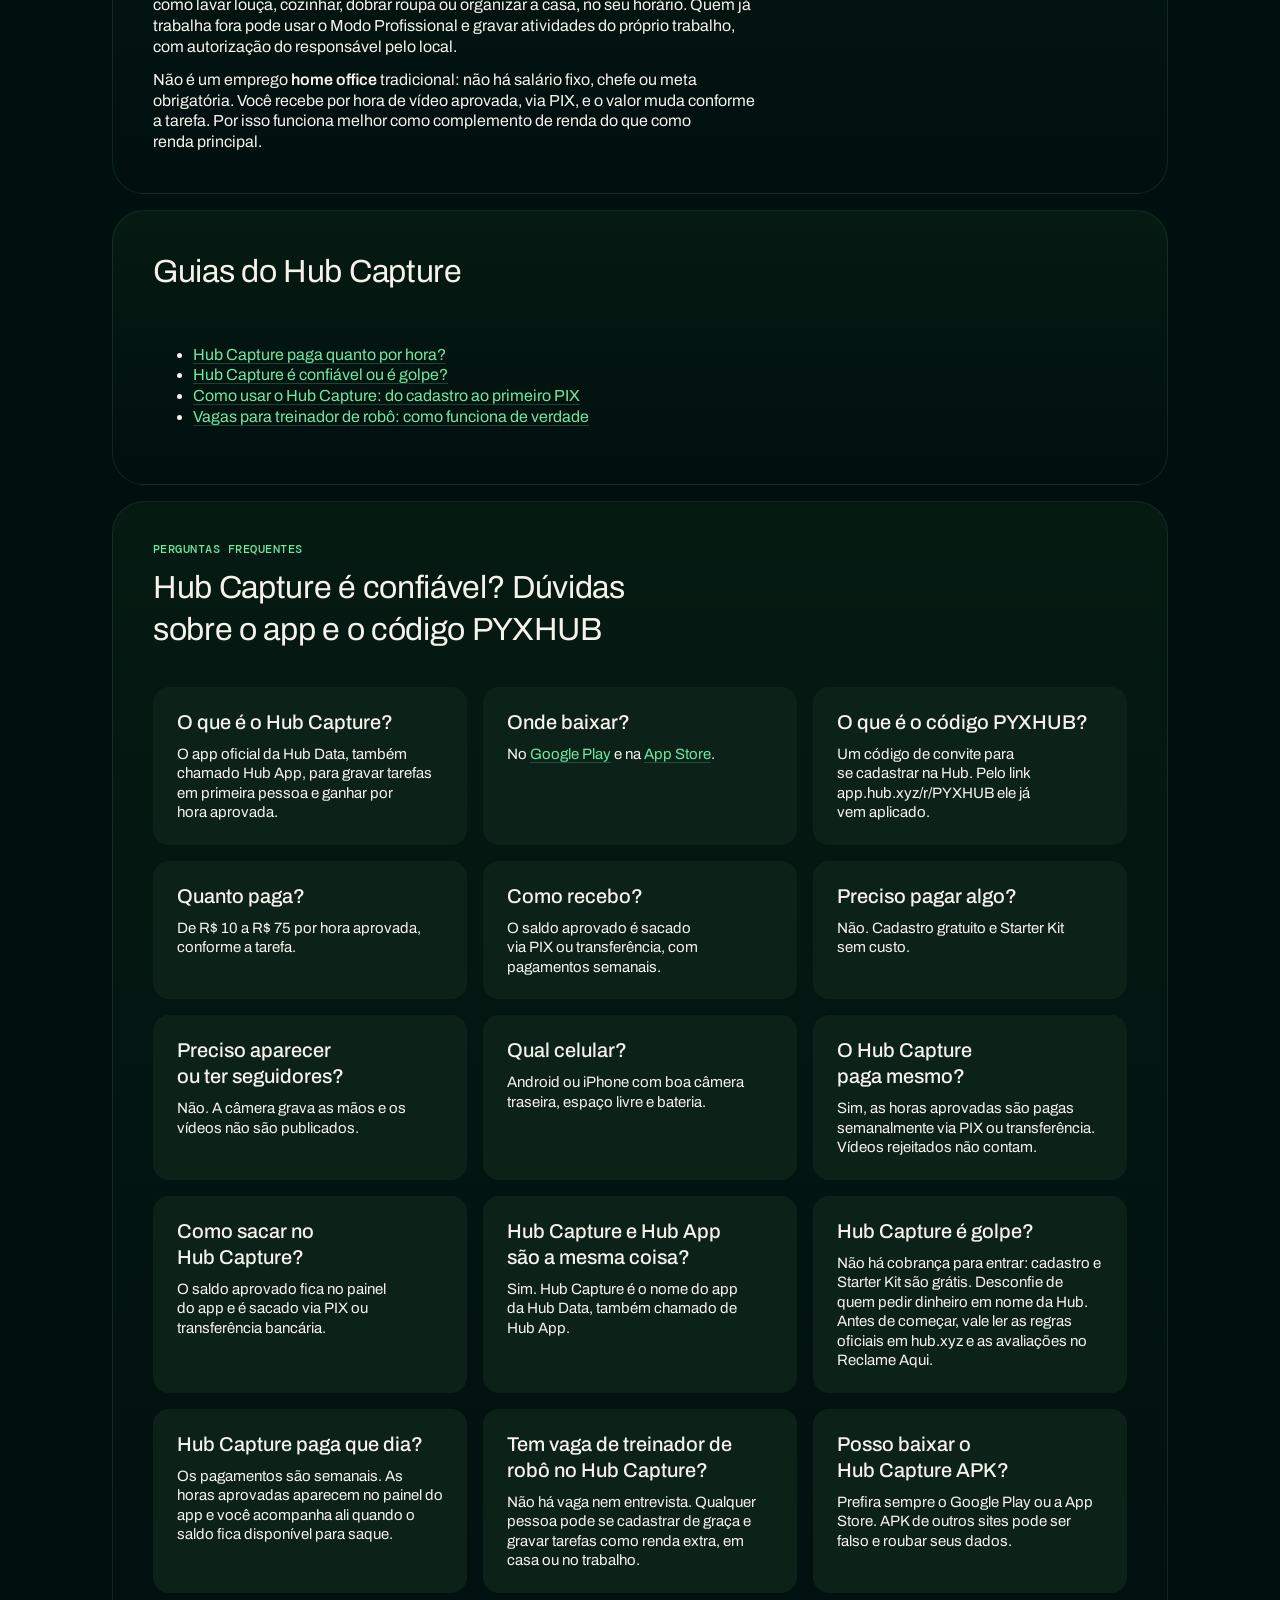
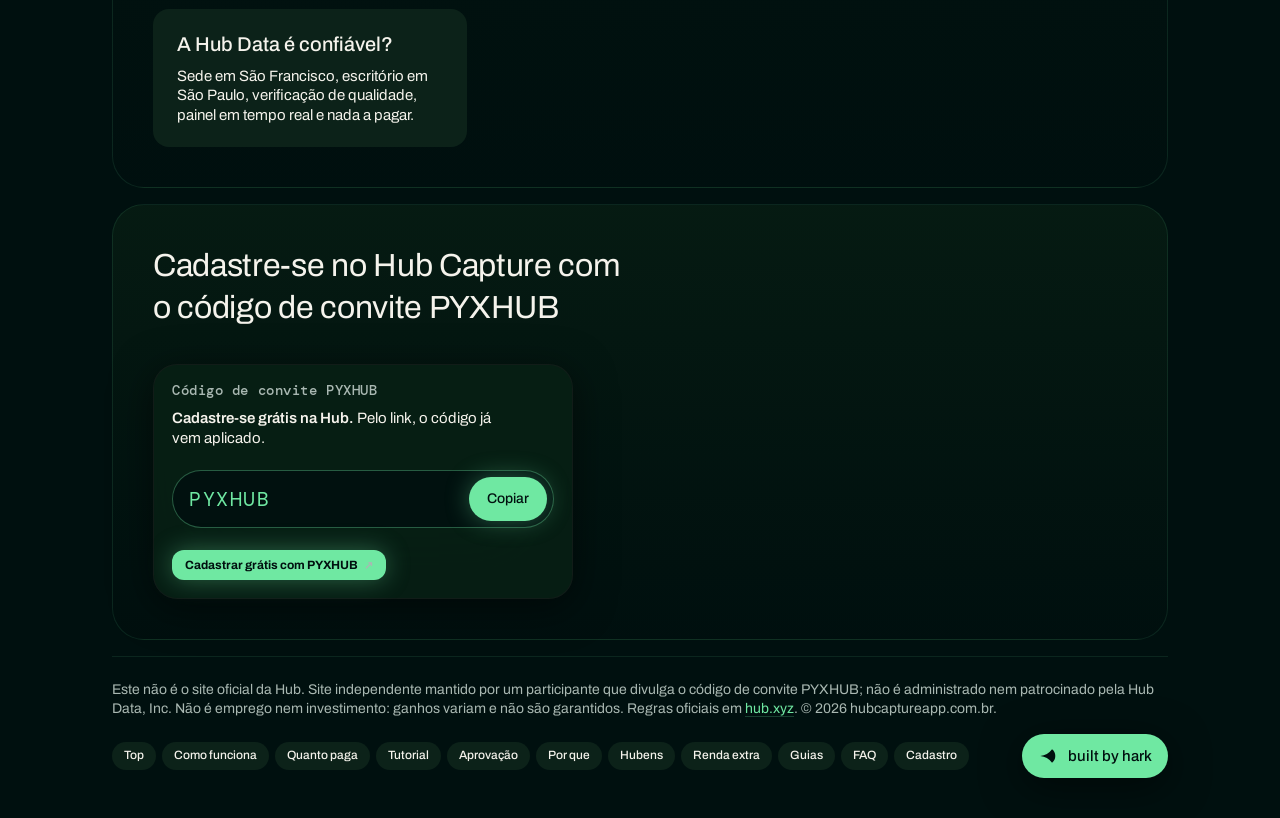
==== commit 2d7be260: "Visual Hub: tema escuro verde-menta, fotos do Hubens e robôs da Hub" ====
--- a/index.html
+++ b/index.html
@@ -3,6 +3,7 @@
   <head>
     <meta charset="utf-8" />
     <meta name="google-site-verification" content="8yNj-5A8sgTEd74Ts4XkYS7dtiolFgVF3mQ3Z0h0gBc" />
+    <meta name="theme-color" content="#00100f" />
     <meta name="viewport" content="width=device-width, initial-scale=1" />
     <title>Hub Capture App: ganhe dinheiro gravando vídeos | Código PYXHUB</title>
     <meta name="description" content="Hub Capture é o app da Hub Data que paga de R$ 10 a R$ 75 por hora aprovada para gravar tarefas em casa ou no trabalho com o celular. Renda extra e trabalho em casa treinando robôs. Cadastre-se grátis com o código PYXHUB." />
@@ -19,10 +20,11 @@
     <link rel="preconnect" href="https://fonts.gstatic.com" crossorigin />
     <link
       rel="stylesheet"
-      href="https://fonts.googleapis.com/css2?family=Geist:wght@400;500;600&family=Geist+Mono:wght@400&display=swap"
+      href="https://fonts.googleapis.com/css2?family=Archivo:wdth,wght@62..125,100..900&family=DM+Mono:wght@300;400&family=Geist:wght@400;500;600&family=Geist+Mono:wght@400&display=swap"
     />
     <link rel="stylesheet" href="hark.css" />
     <link rel="stylesheet" href="hark-hero.css" />
+    <link rel="stylesheet" href="/hub-theme.css" />
     <style>
       .x-code {
         display: flex;
@@ -86,7 +88,7 @@
       <header class="nav glass" data-auto></header>
       <main class="main">
         <section class="hero">
-          <img class="hero__img" src="hero-hubcapture.png" alt="Visão em primeira pessoa de mãos consertando um motor numa oficina" />
+          <img class="hero__img" src="/img/hubens.jpg" alt="Hubens, o robô humanoide da Hub, treinado com vídeos gravados no Hub Capture" />
           <div class="hero__copy">
             <p class="hero__eyebrow">Hub Capture · Hub App · Hub Data · renda extra</p>
             <h1>Hub Capture: ganhe dinheiro gravando vídeos com o celular</h1>
@@ -235,6 +237,22 @@
             <p>Para quem tem algumas horas livres por semana, o Hub Capture vale a pena porque não exige investimento, seguidores nem experiência: o Starter Kit chega de graça e você grava tarefas que já faria no dia a dia. O ponto de atenção é a aprovação. Vídeos tremidos, com as mãos fora do quadro ou com a tarefa incompleta são rejeitados e não entram no pagamento.</p>
             <p>O Hub Capture paga mesmo? As horas aprovadas aparecem no painel do app e são pagas semanalmente via PIX ou transferência. O valor varia conforme a tarefa e o modo de gravação, e não há ganho garantido.</p>
           </div>
+        </section>
+
+        <section class="section" id="hubens" data-nav="Hubens">
+          <div class="head">
+            <p class="head__eyebrow">Para onde vão os seus vídeos</p>
+            <h2>Conheça o Hubens: o robô que aprende com os vídeos do Hub Capture</h2>
+          </div>
+          <div class="prose"><p>Cada hora que você grava no Hub Capture vira dado de treino para robôs de verdade. A Hub Data usa esses vídeos em primeira pessoa para ensinar humanoides, braços robóticos e robôs de quatro patas a fazer tarefas do dia a dia, em fábricas, depósitos e casas.</p></div>
+          <div class="robots">
+            <figure class="robot robot--wide"><img src="/img/hubens.jpg" alt="Robô humanoide Hubens com o logo da Hub no peito" loading="lazy" /><figcaption><b>Hubens · humanoide</b>Teleoperação de corpo inteiro e autonomia em ambientes de trabalho.</figcaption></figure>
+            <figure class="robot"><img src="/img/manipulador.jpg" alt="Manipulador móvel de dois braços da Hub" loading="lazy" /><figcaption><b>Manipuladores</b>Coletam dados em depósitos e indústrias.</figcaption></figure>
+            <figure class="robot"><img src="/img/quadrupede.jpg" alt="Robô quadrúpede da Hub" loading="lazy" /><figcaption><b>Quadrúpedes</b>Robôs com pernas que andam de escadas a chão de fábrica.</figcaption></figure>
+            <figure class="robot"><img src="/img/garra.jpg" alt="Garra robótica portátil com câmera" loading="lazy" /><figcaption><b>Garras</b>Garras portáteis gravando manipulação em locais reais.</figcaption></figure>
+            <figure class="robot"><img src="/img/equipe.jpg" alt="Equipe da Hub com equipamentos de captura na cabeça" loading="lazy" /><figcaption><b>A equipe</b>Operadores e engenheiros em San Francisco, França, Emirados e América Latina.</figcaption></figure>
+          </div>
+          <p class="credit">Imagens: Hub Data, Inc. (hub.xyz). A Hub informa mais de 860 mil operadores verificados e mais de 7.300 locais comerciais.</p>
         </section>
 
         <section class="section" id="trabalho-em-casa" data-nav="Renda extra">
--- a/hub-theme.css
+++ b/hub-theme.css
@@ -0,0 +1,121 @@
+/* Hub-style theme: deep green-black, mint accent, Archivo + DM Mono */
+:root, :root[data-theme="light"], :root[data-theme="dark"] {
+  color-scheme: dark;
+  --hub-bg: #00100f;
+  --hub-bg-2: #082014;
+  --hub-mint: #6fe8a2;
+  --hub-cream: #f5f3ec;
+  --hub-muted: #a9b8b2;
+
+  --text-primary: var(--hub-cream);
+  --text-secondary: var(--hub-muted);
+  --text-tertiary: #f5f3ec4d;
+  --text-primary-on: #00100f;
+  --text-secondary-on: #0b3a24;
+  --fill-primary: var(--hub-mint);
+  --fill-primary-on: var(--hub-bg);
+  --fill-secondary: #6fe8a280;
+  --fill-tertiary: #0c2219;
+  --fill-segment: #12352a;
+  --stroke-primary: #6fe8a238;
+  --stroke-secondary: #6fe8a21a;
+  --stroke-primary-on: #00100f1a;
+  --hover-wash: #6fe8a212;
+  --hover-wash-primary-on: #00100f14;
+
+  --hero-surface: #00100f;
+  --hero-text: #f5f3ec;
+  --hero-text-muted: #f5f3eccc;
+  --hero-scrim-strong: rgb(0 16 15 / 0.82);
+  --hero-scrim-soft: rgb(0 16 15 / 0.25);
+  --hero-scrim-side: rgb(0 16 15 / 0.55);
+  --hero-glass: rgb(0 16 15 / 0.55);
+  --hero-glass-faint: rgb(0 16 15 / 0.4);
+  --hero-glass-stroke: rgb(111 232 162 / 0.35);
+
+  --mat-regular: rgb(8 32 20 / 0.7);
+  --mat-thin: rgb(8 32 20 / 0.45);
+  --mat-agent: rgb(8 32 20 / 0.85);
+  --mat-inverse: rgb(0 16 15 / 0.82);
+  --hark-shadow: 0 8px 40px #0008;
+
+  --sans: "Archivo", -apple-system, BlinkMacSystemFont, "Helvetica Neue", sans-serif;
+  --mono: "DM Mono", ui-monospace, monospace;
+}
+
+body {
+  background:
+    radial-gradient(1200px 600px at 85% -10%, #6fe8a21f, transparent 60%),
+    radial-gradient(900px 500px at -10% 40%, #6fe8a20f, transparent 60%),
+    var(--hub-bg);
+}
+
+h1, h2, .hero h1 {
+  font-family: "Archivo", sans-serif;
+  font-stretch: 112%;
+  font-weight: 800;
+  letter-spacing: -0.01em;
+}
+h2 { font-weight: 700; }
+h1 { text-shadow: 0 0 28px #6fe8a240; }
+
+.hero__eyebrow, .head__eyebrow, .hero__meta, .callout__head, .fineprint {
+  font-family: var(--mono);
+  letter-spacing: 0.04em;
+}
+.hero__eyebrow, .head__eyebrow { color: var(--hub-mint); text-transform: uppercase; font-size: 12px; }
+
+.x-code__val { font-family: var(--mono) !important; color: var(--hub-mint) !important; }
+.x-code { background: #00100fcc !important; border-color: #6fe8a259 !important; }
+
+.btn, .x-copy {
+  background: var(--hub-mint) !important;
+  color: #00100f !important;
+  font-weight: 700;
+  box-shadow: 0 0 24px #6fe8a259;
+}
+.btn:hover, .x-copy:hover { box-shadow: 0 0 36px #6fe8a28c; opacity: 1; }
+
+.section {
+  border: 1px solid var(--stroke-secondary);
+  background: linear-gradient(180deg, #082014b3, #00100fb3);
+}
+.card, .cards > * {
+  border-color: var(--stroke-primary);
+}
+a.link { color: var(--hub-mint); }
+
+/* Robot gallery */
+.robots {
+  display: grid;
+  gap: 12px;
+  grid-template-columns: repeat(2, minmax(0, 1fr));
+}
+@media (min-width: 900px) { .robots { grid-template-columns: repeat(4, minmax(0, 1fr)); } }
+.robot {
+  margin: 0;
+  border-radius: var(--r-l);
+  overflow: hidden;
+  border: 1px solid var(--stroke-primary);
+  background: var(--fill-tertiary);
+}
+.robot img { width: 100%; aspect-ratio: 4 / 3; object-fit: cover; }
+.robot figcaption { padding: 12px 14px 14px; font: var(--type-small); color: var(--text-secondary); }
+.robot figcaption b { display: block; color: var(--text-primary); font-family: var(--mono); font-weight: 400; margin-bottom: 4px; }
+.robot--wide { grid-column: 1 / -1; }
+.robot--wide img { aspect-ratio: 21 / 9; object-position: center 35%; }
+.credit { font: var(--type-caption); color: var(--text-secondary); margin-top: 8px; }
+
+/* Nav on dark */
+.seg { background: #0c2219; }
+.seg a { color: var(--hub-muted); }
+.seg a:hover { color: var(--hub-cream); }
+.seg a[aria-current="true"] { background: var(--hub-mint); color: #00100f; }
+.theme-btn { display: none !important; }
+.glass { border-color: #6fe8a226; }
+
+/* Hero framing for the Hubens photo */
+.hero__img { object-position: 62% 25%; }
+@media (max-width: 899px) { .hero__img { object-position: 58% 20% !important; } }
+
+.section { padding: clamp(20px, 4vw, 40px); border-radius: var(--r-xl); }
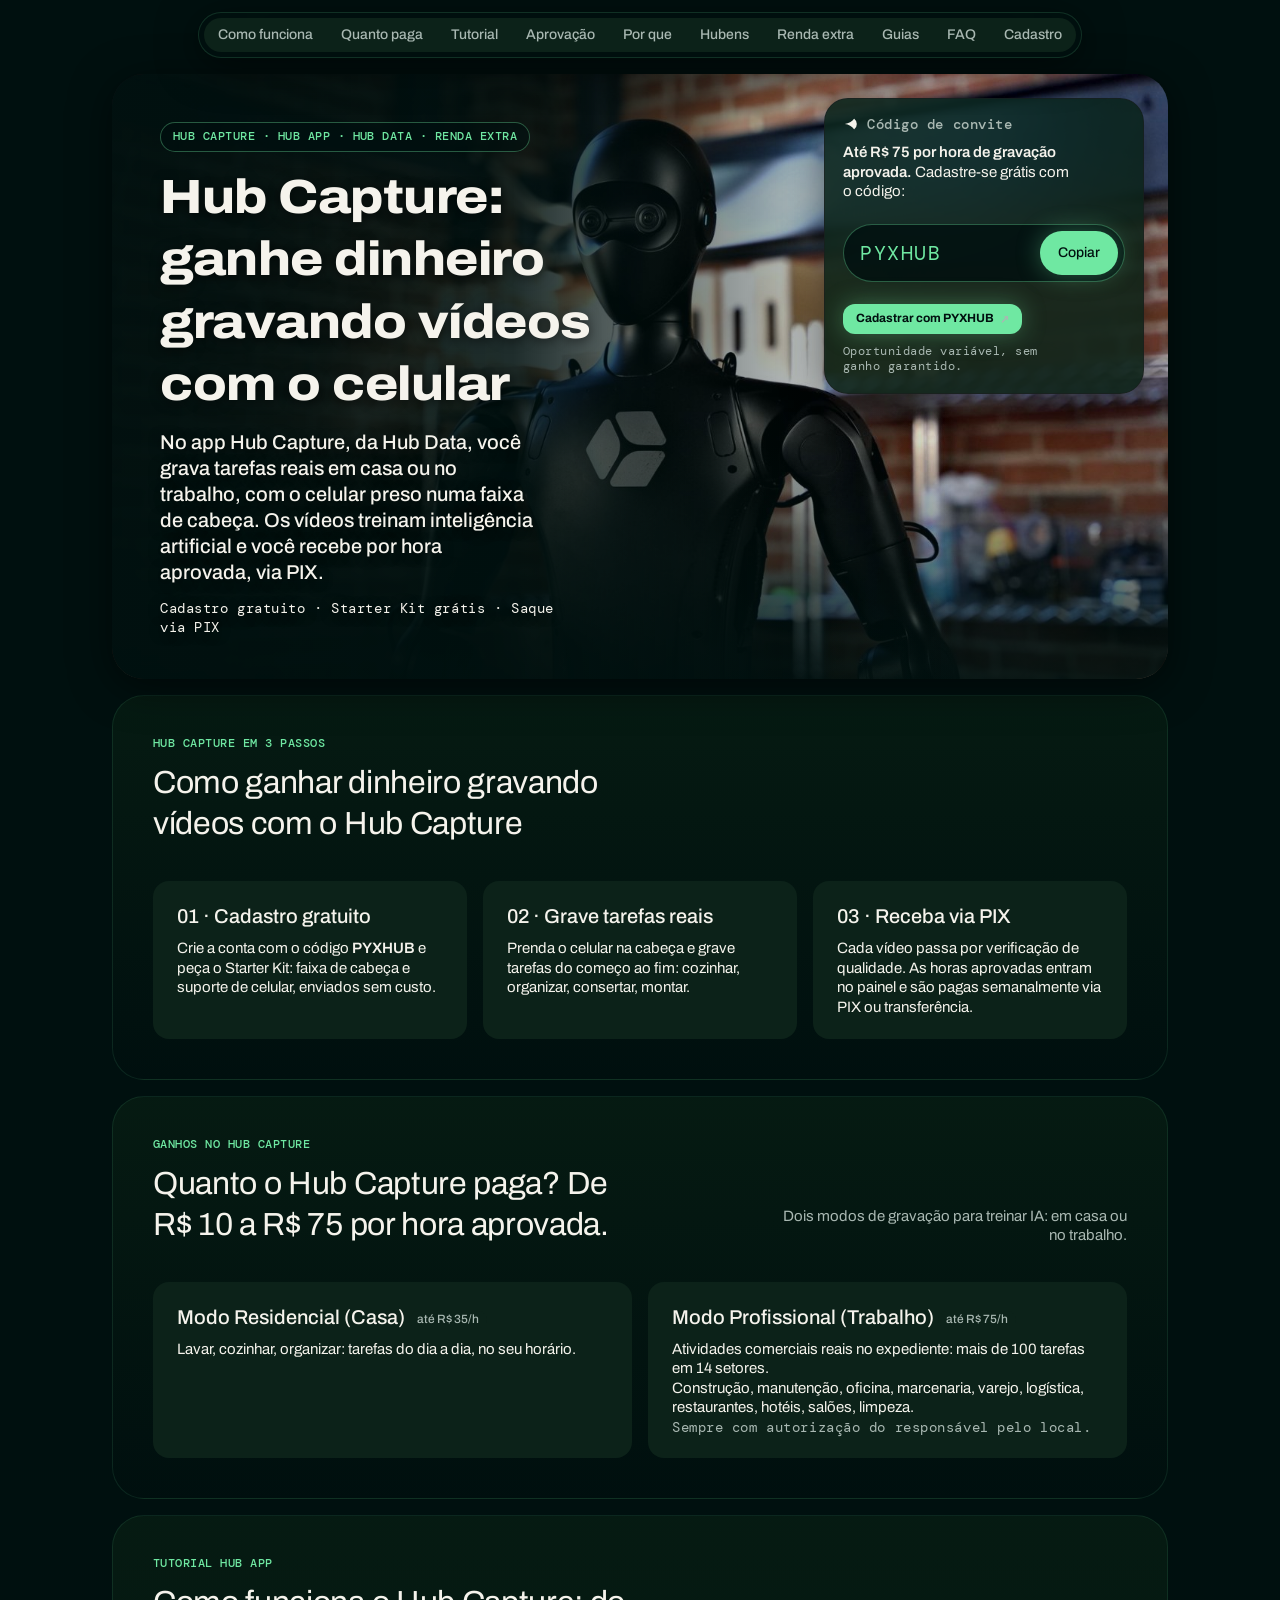
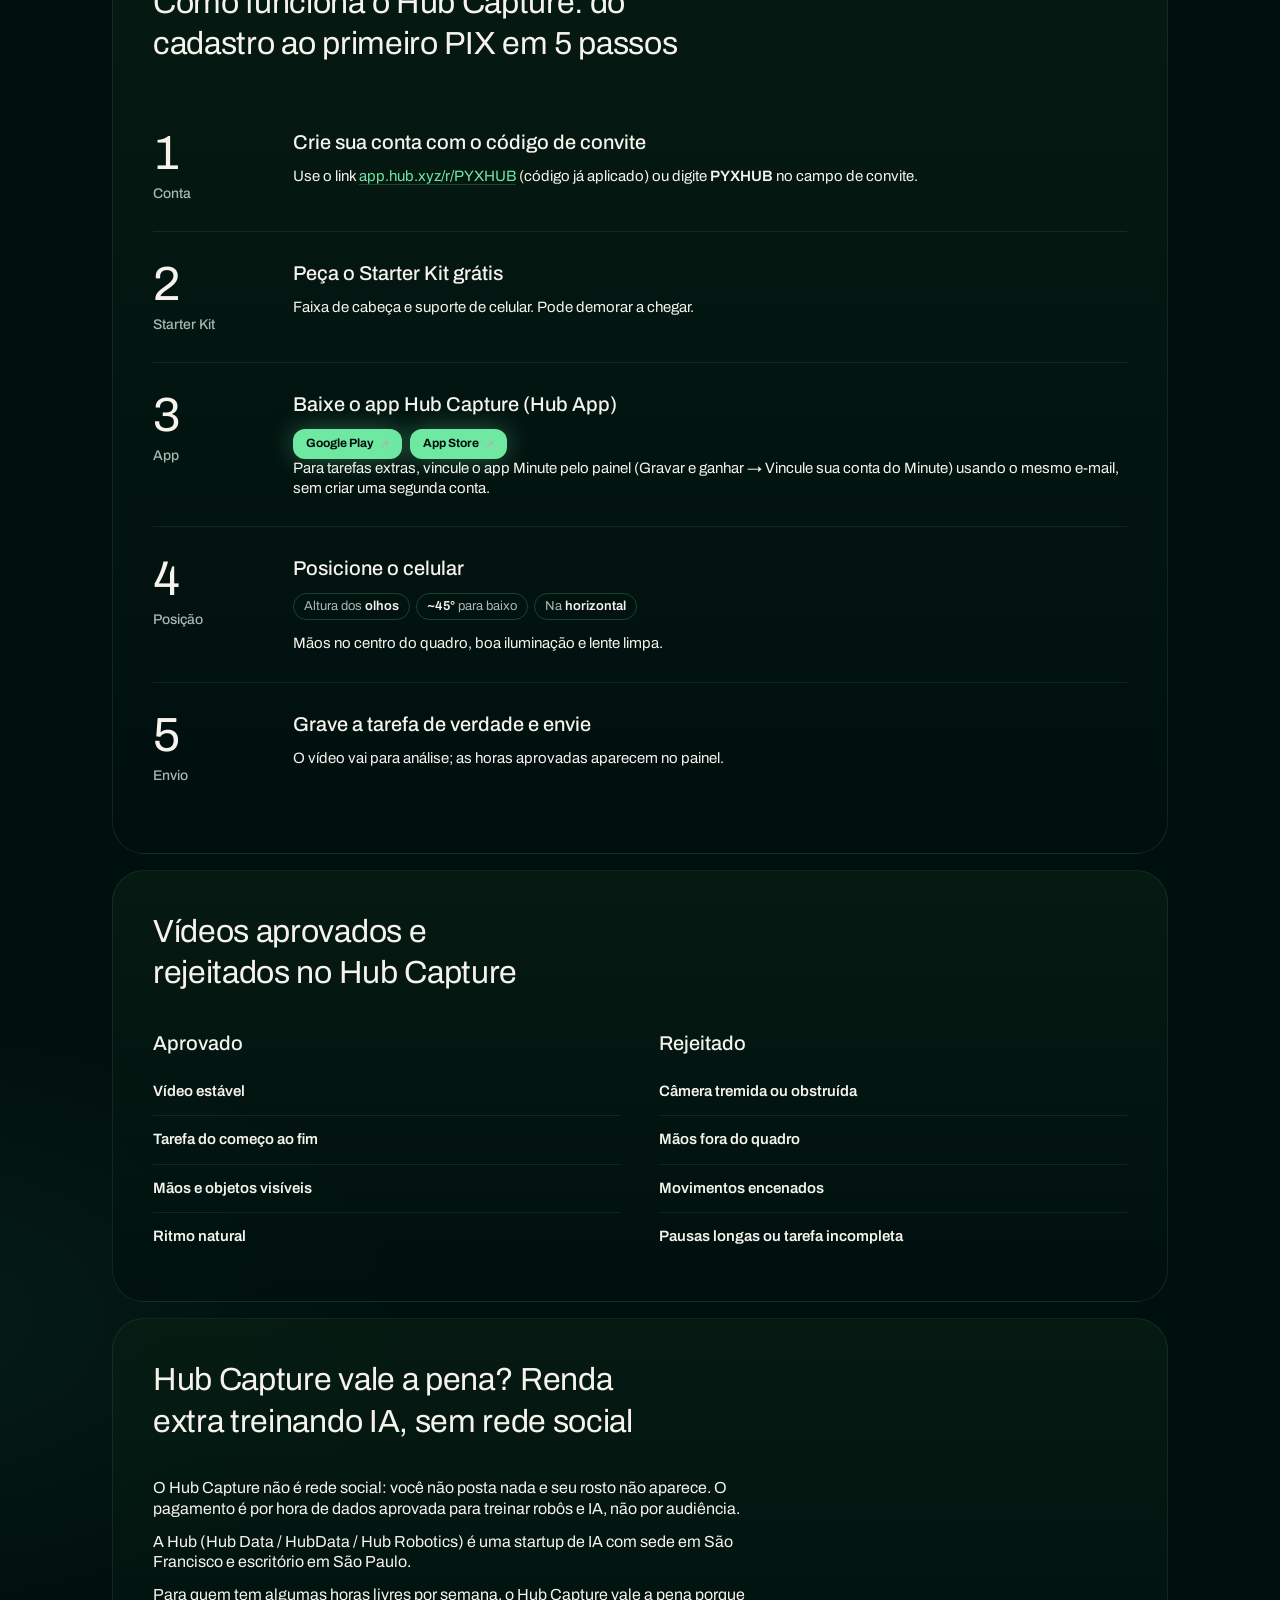
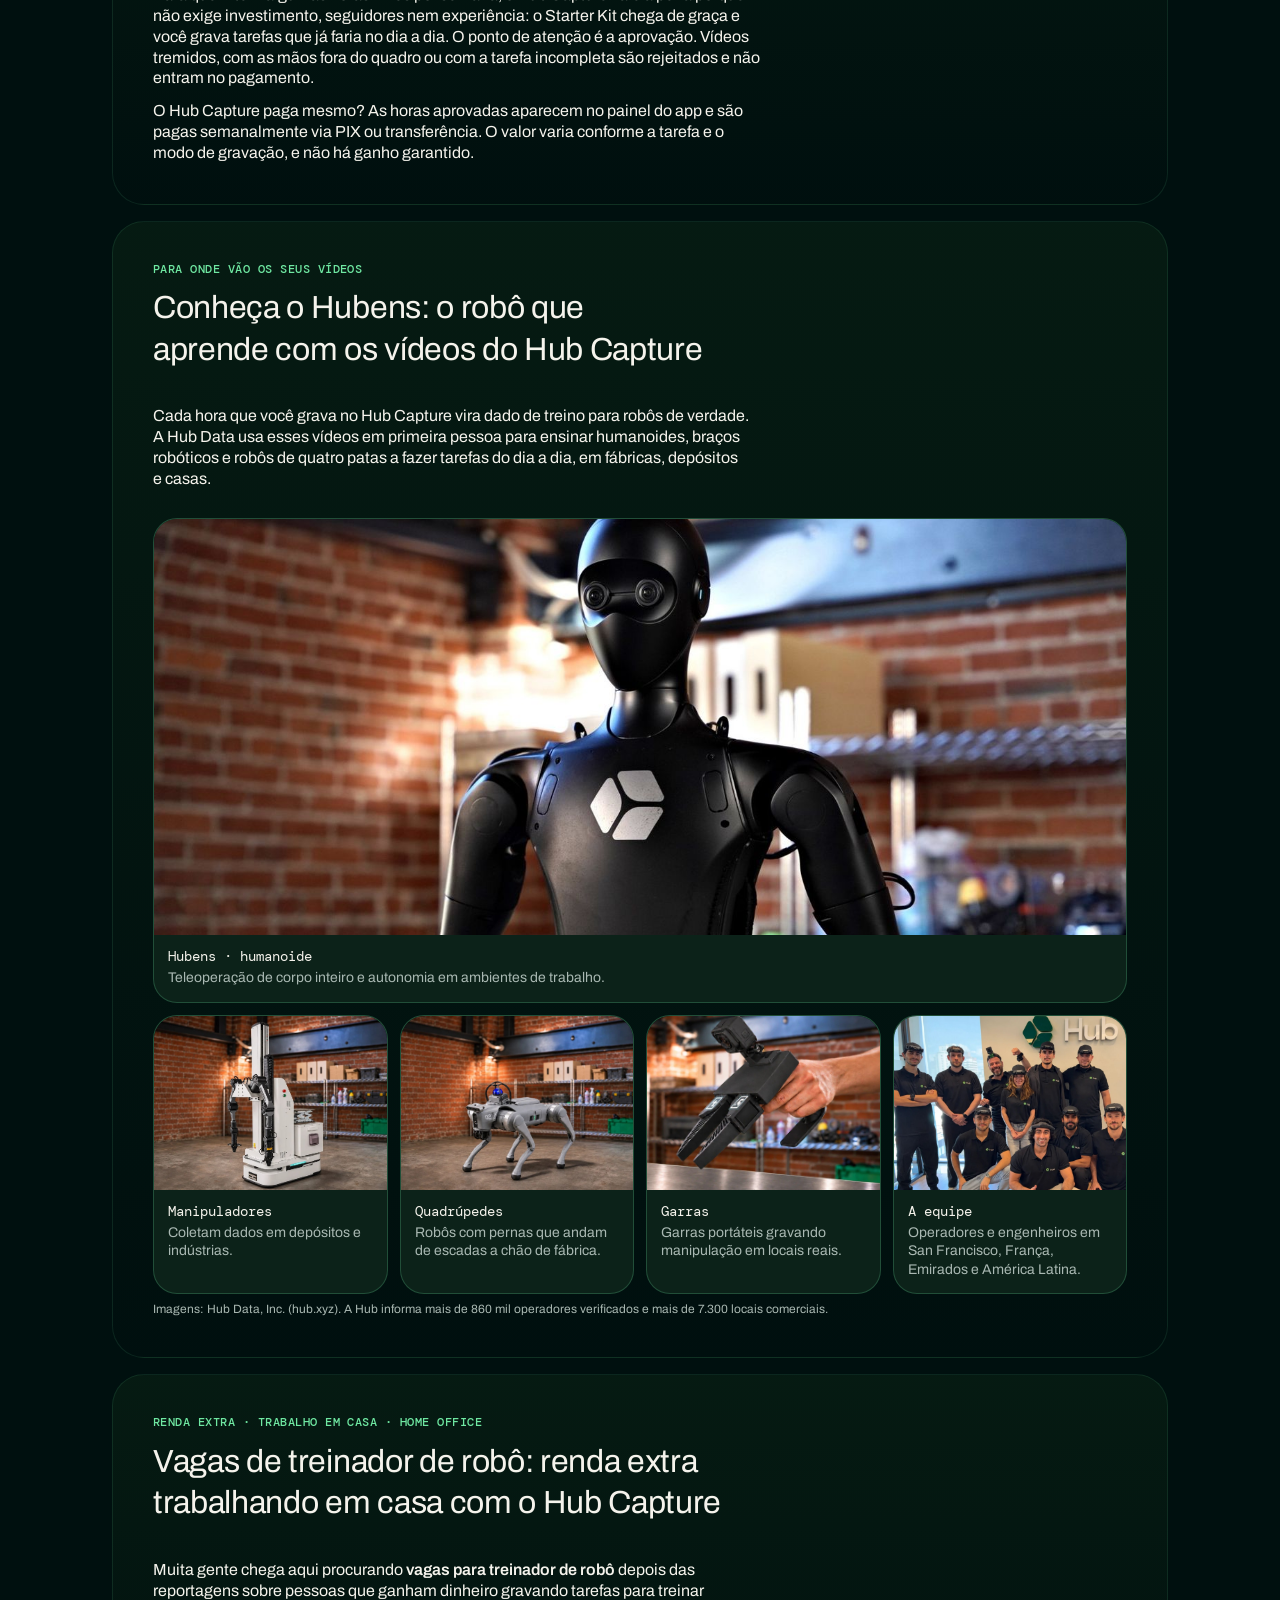
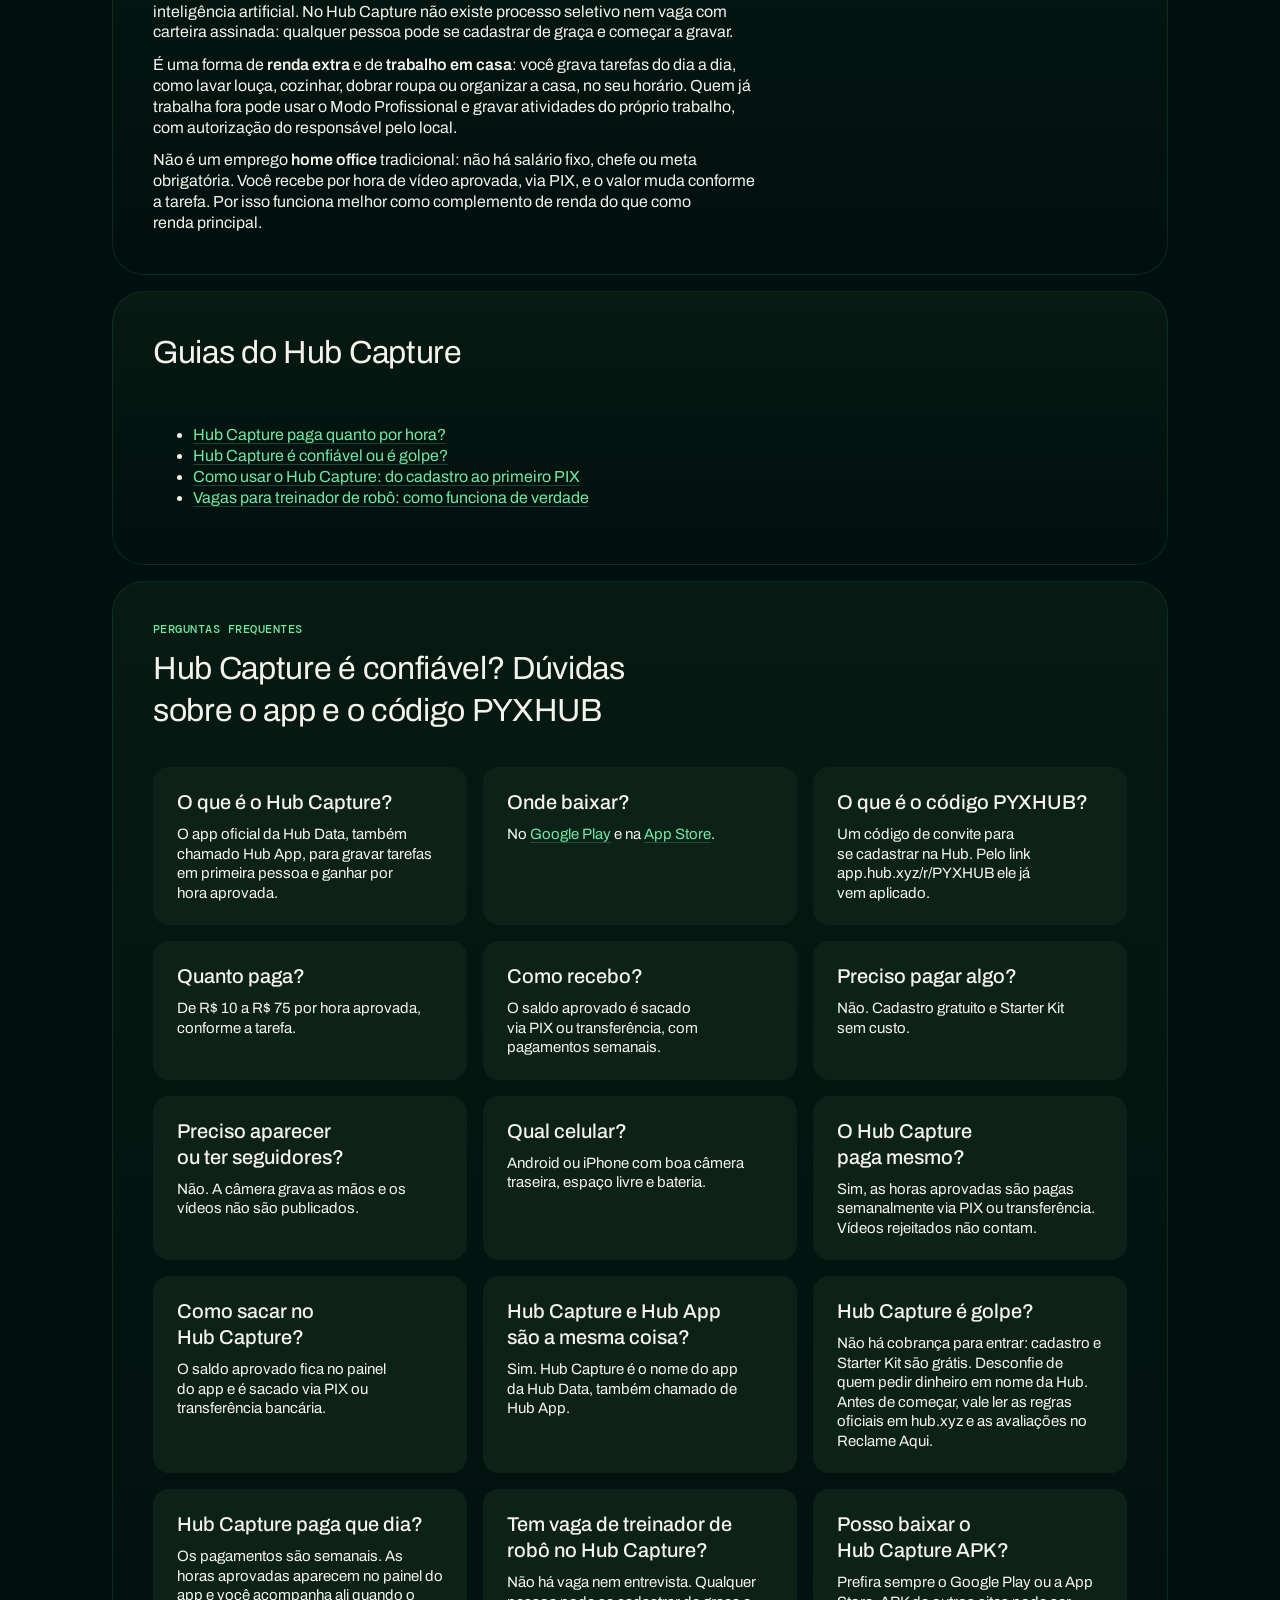
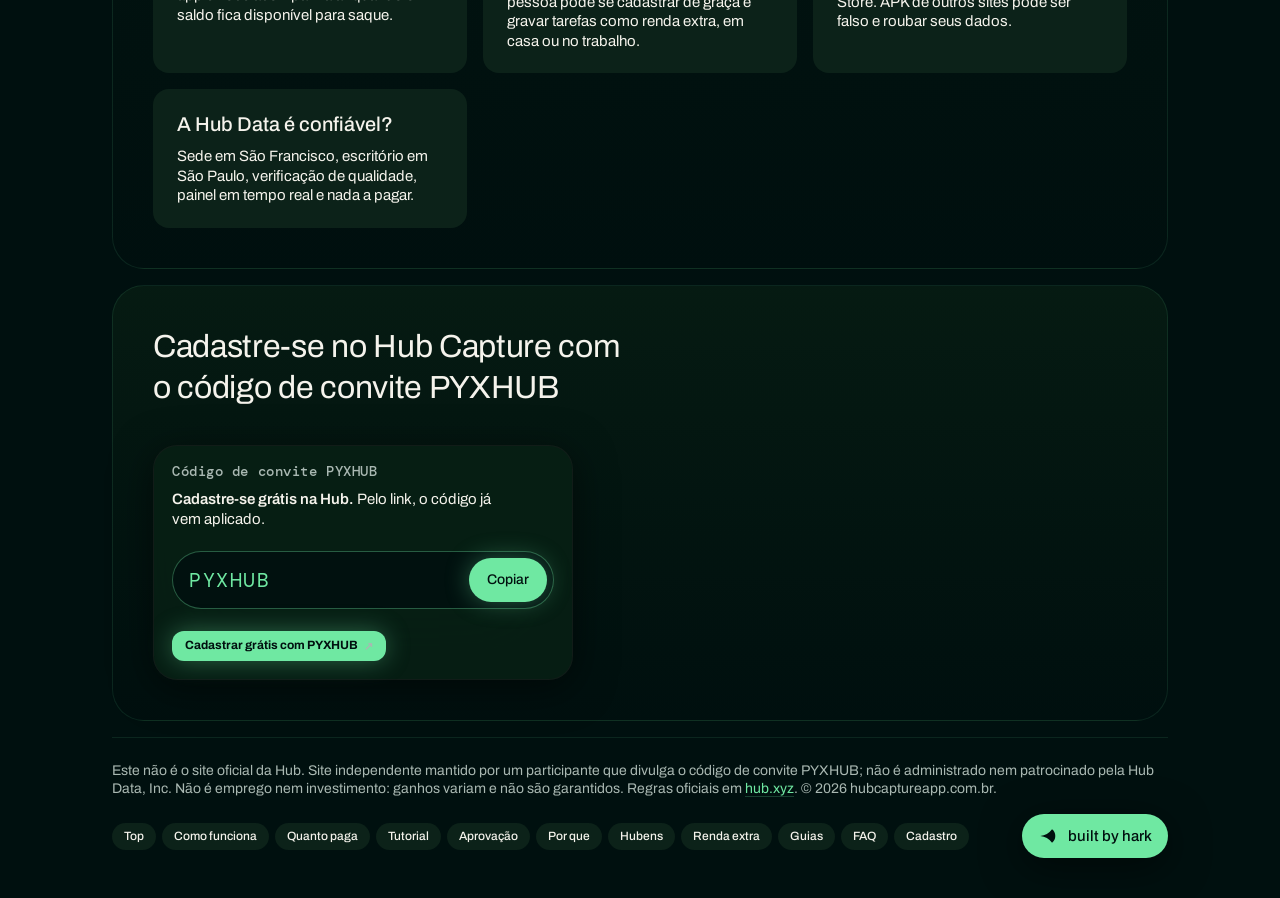
==== commit 18427860: "Cache-bust hub-theme.css" ====
--- a/index.html
+++ b/index.html
@@ -24,7 +24,7 @@
     />
     <link rel="stylesheet" href="hark.css" />
     <link rel="stylesheet" href="hark-hero.css" />
-    <link rel="stylesheet" href="/hub-theme.css" />
+    <link rel="stylesheet" href="/hub-theme.css?v=3" />
     <style>
       .x-code {
         display: flex;
--- a/hub-theme.css
+++ b/hub-theme.css
@@ -119,3 +119,21 @@
 @media (max-width: 899px) { .hero__img { object-position: 58% 20% !important; } }
 
 .section { padding: clamp(20px, 4vw, 40px); border-radius: var(--r-xl); }
+
+/* Legibilidade do hero (16 nov): texto nunca sobre o rosto do robô */
+.hero::after {
+  background:
+    linear-gradient(to right, rgb(0 16 15 / 0.96) 0%, rgb(0 16 15 / 0.88) 38%, rgb(0 16 15 / 0.35) 62%, transparent 80%),
+    linear-gradient(to top, rgb(0 16 15 / 0.9) 0%, transparent 45%) !important;
+}
+.hero h1, .hero__sub, .hero__meta { text-shadow: 0 2px 12px rgb(0 0 0 / 0.6); }
+.hero__meta { color: #f5f3ec !important; }
+@media (min-width: 900px) { .hero__img { object-position: 85% 25% !important; } .hero__copy { max-width: 34rem; } }
+@media (max-width: 899px) {
+  .hero { display: block !important; min-height: 0 !important; background: #00100f; }
+  .hero__img { position: relative !important; inset: auto !important; display: block; width: 100%; height: 260px !important; object-position: 55% 18% !important; z-index: 0 !important; }
+  .hero::after { display: none !important; }
+  .hero__copy { position: relative; padding: 22px 20px 26px !important; }
+  .hero h1 { font-size: clamp(30px, 8.5vw, 40px) !important; line-height: 1.08; }
+  .hero__credit { top: 12px !important; right: 12px !important; }
+}
